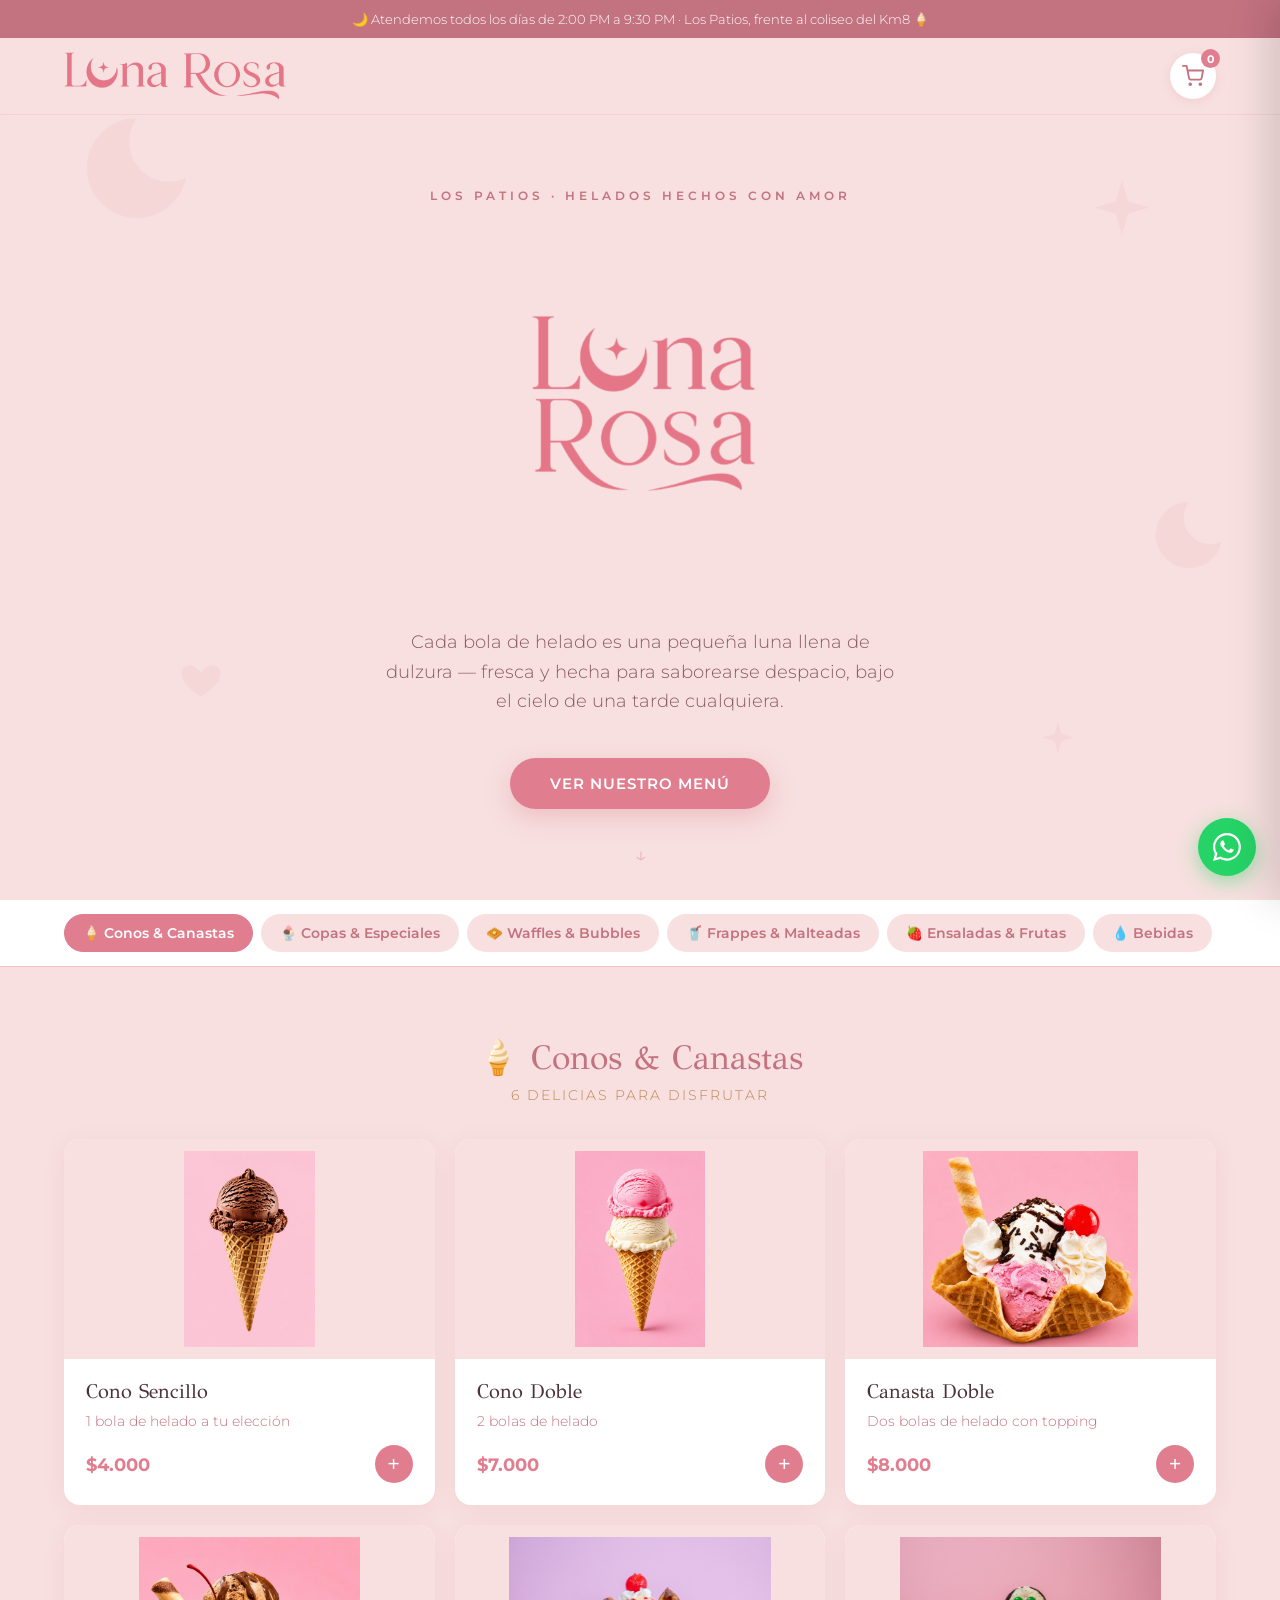
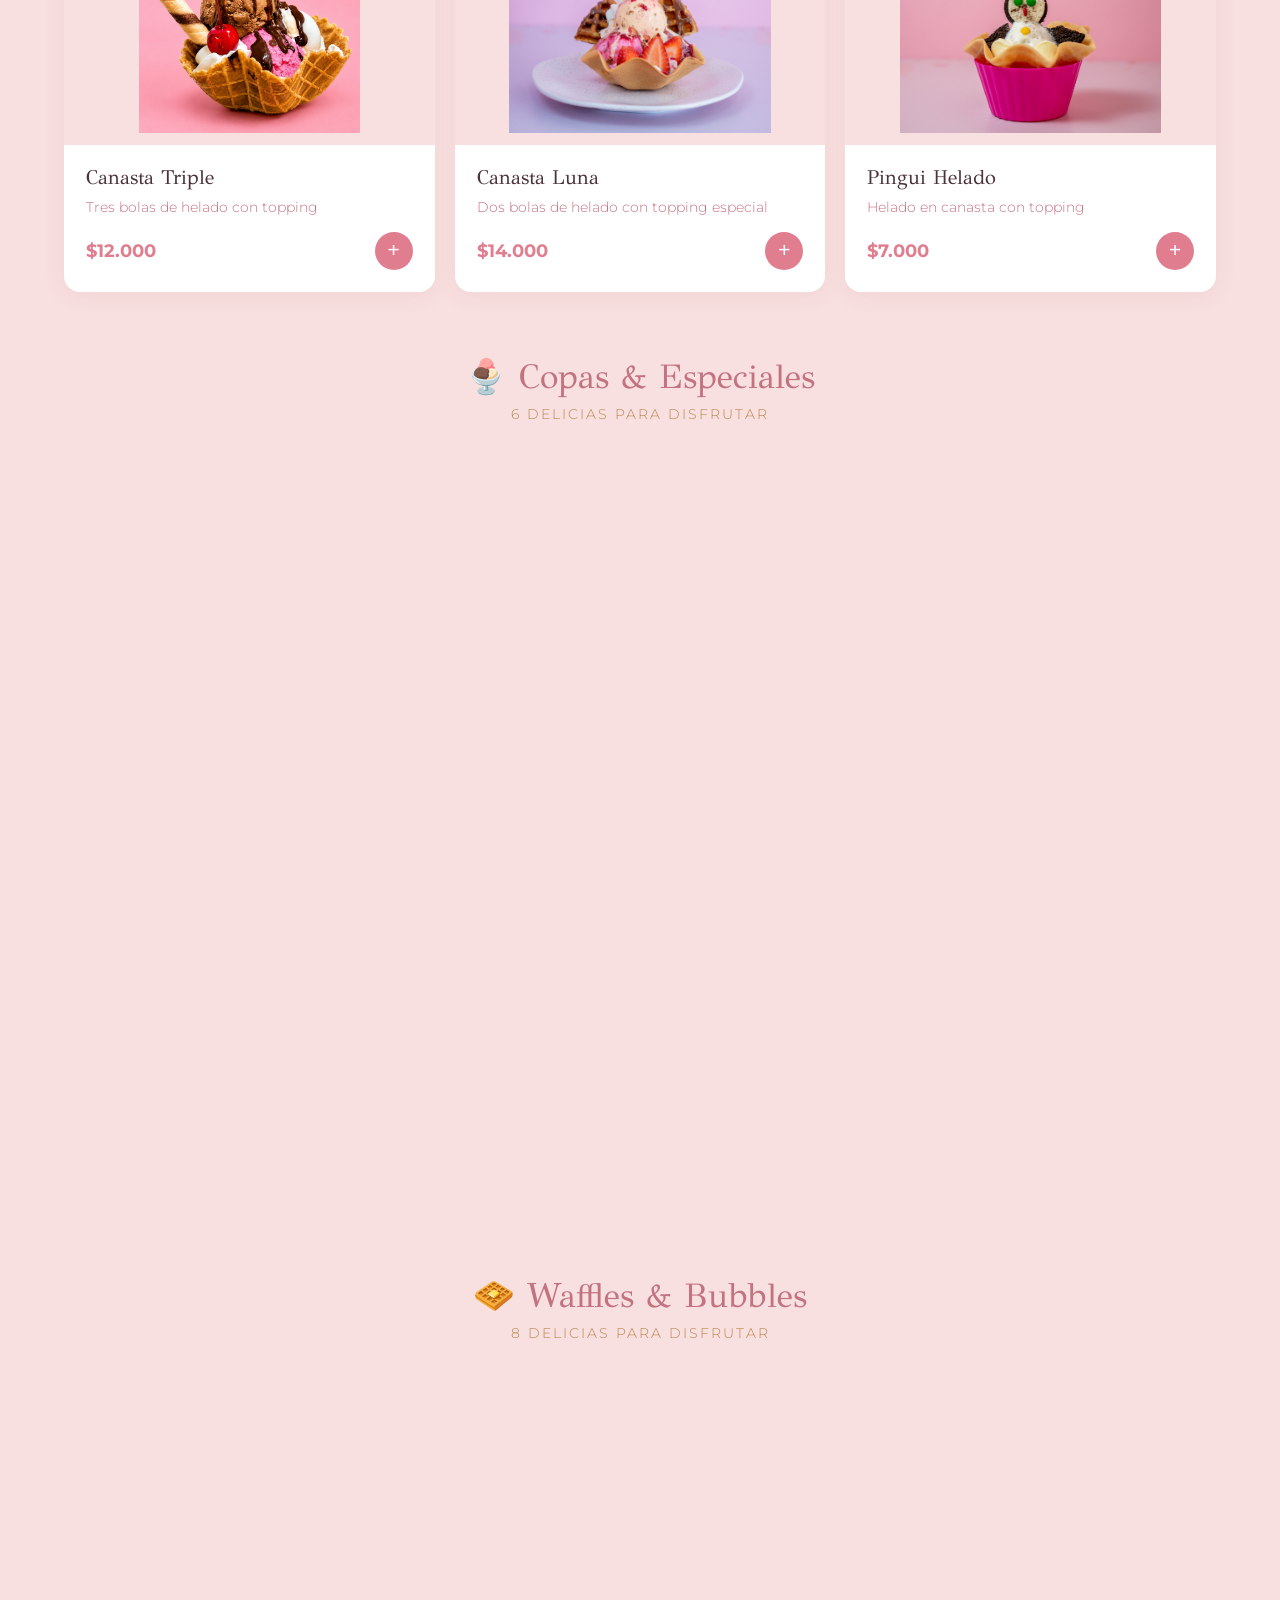
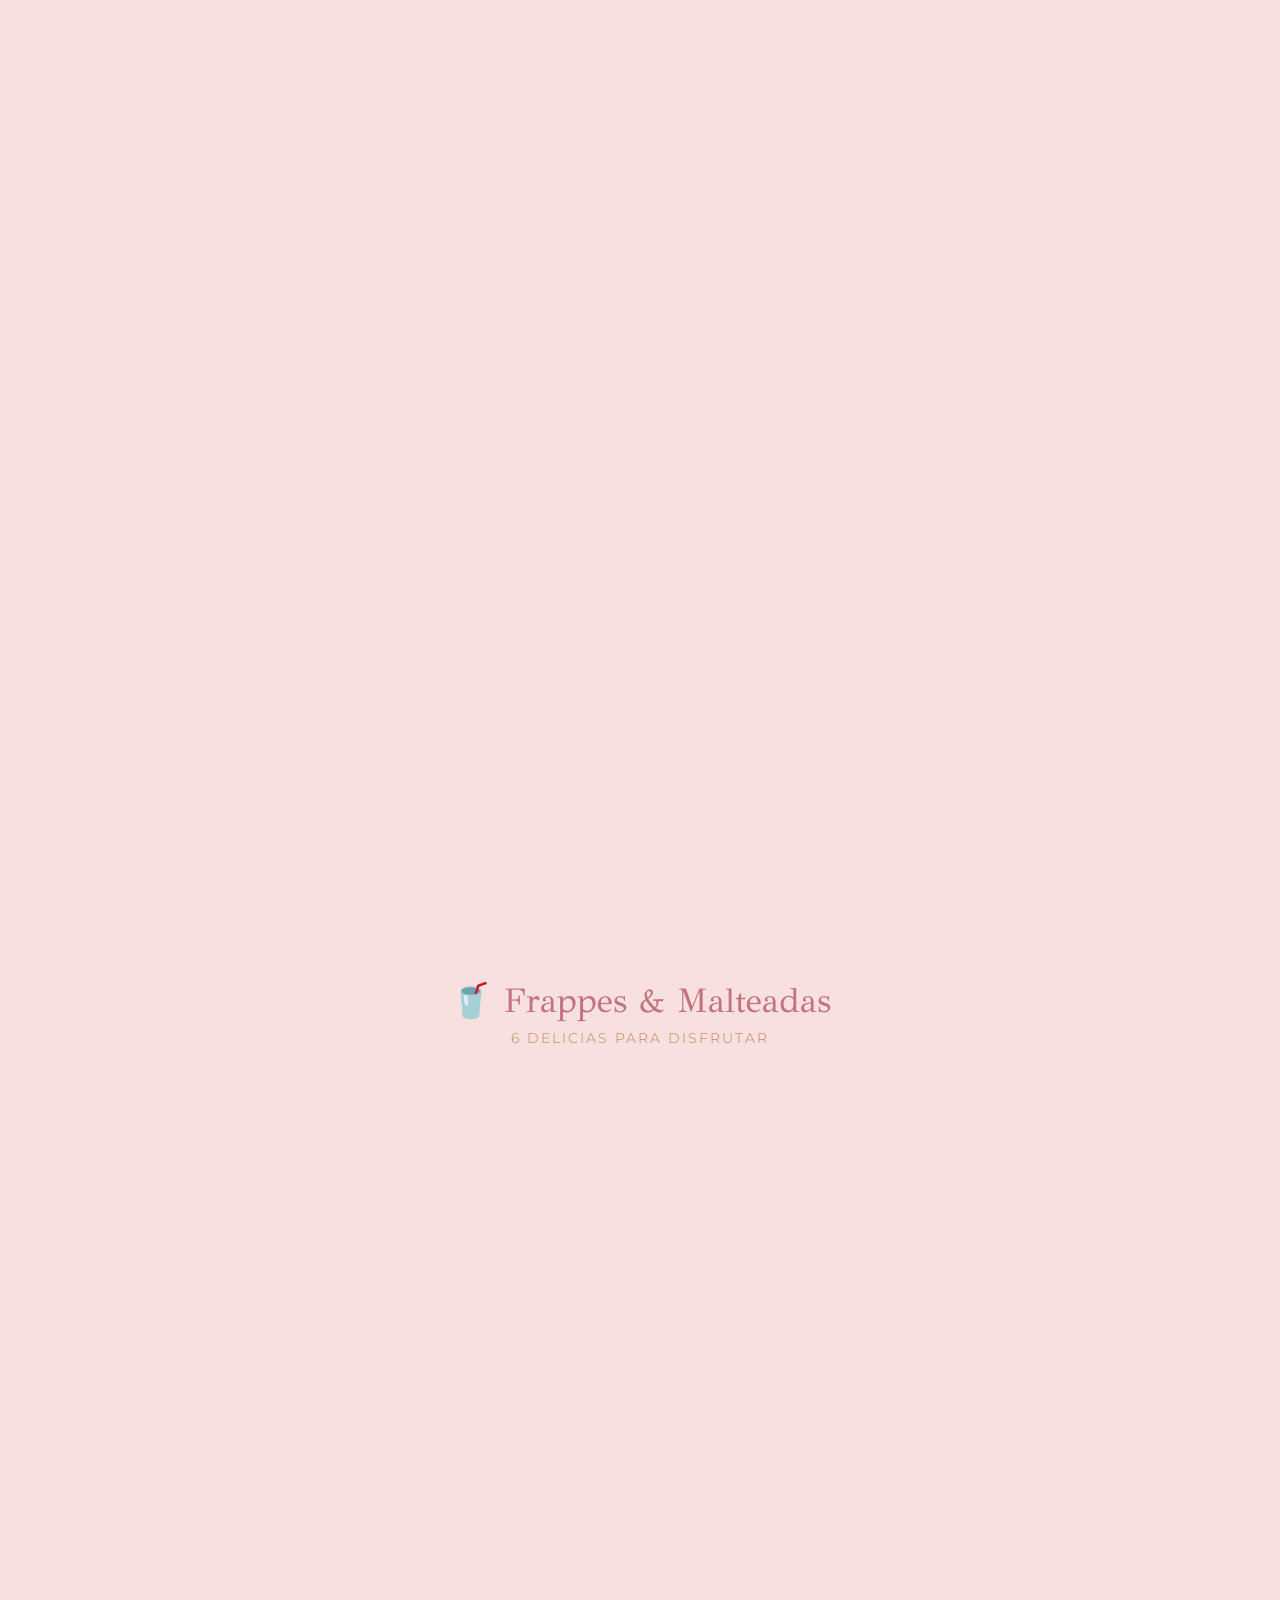
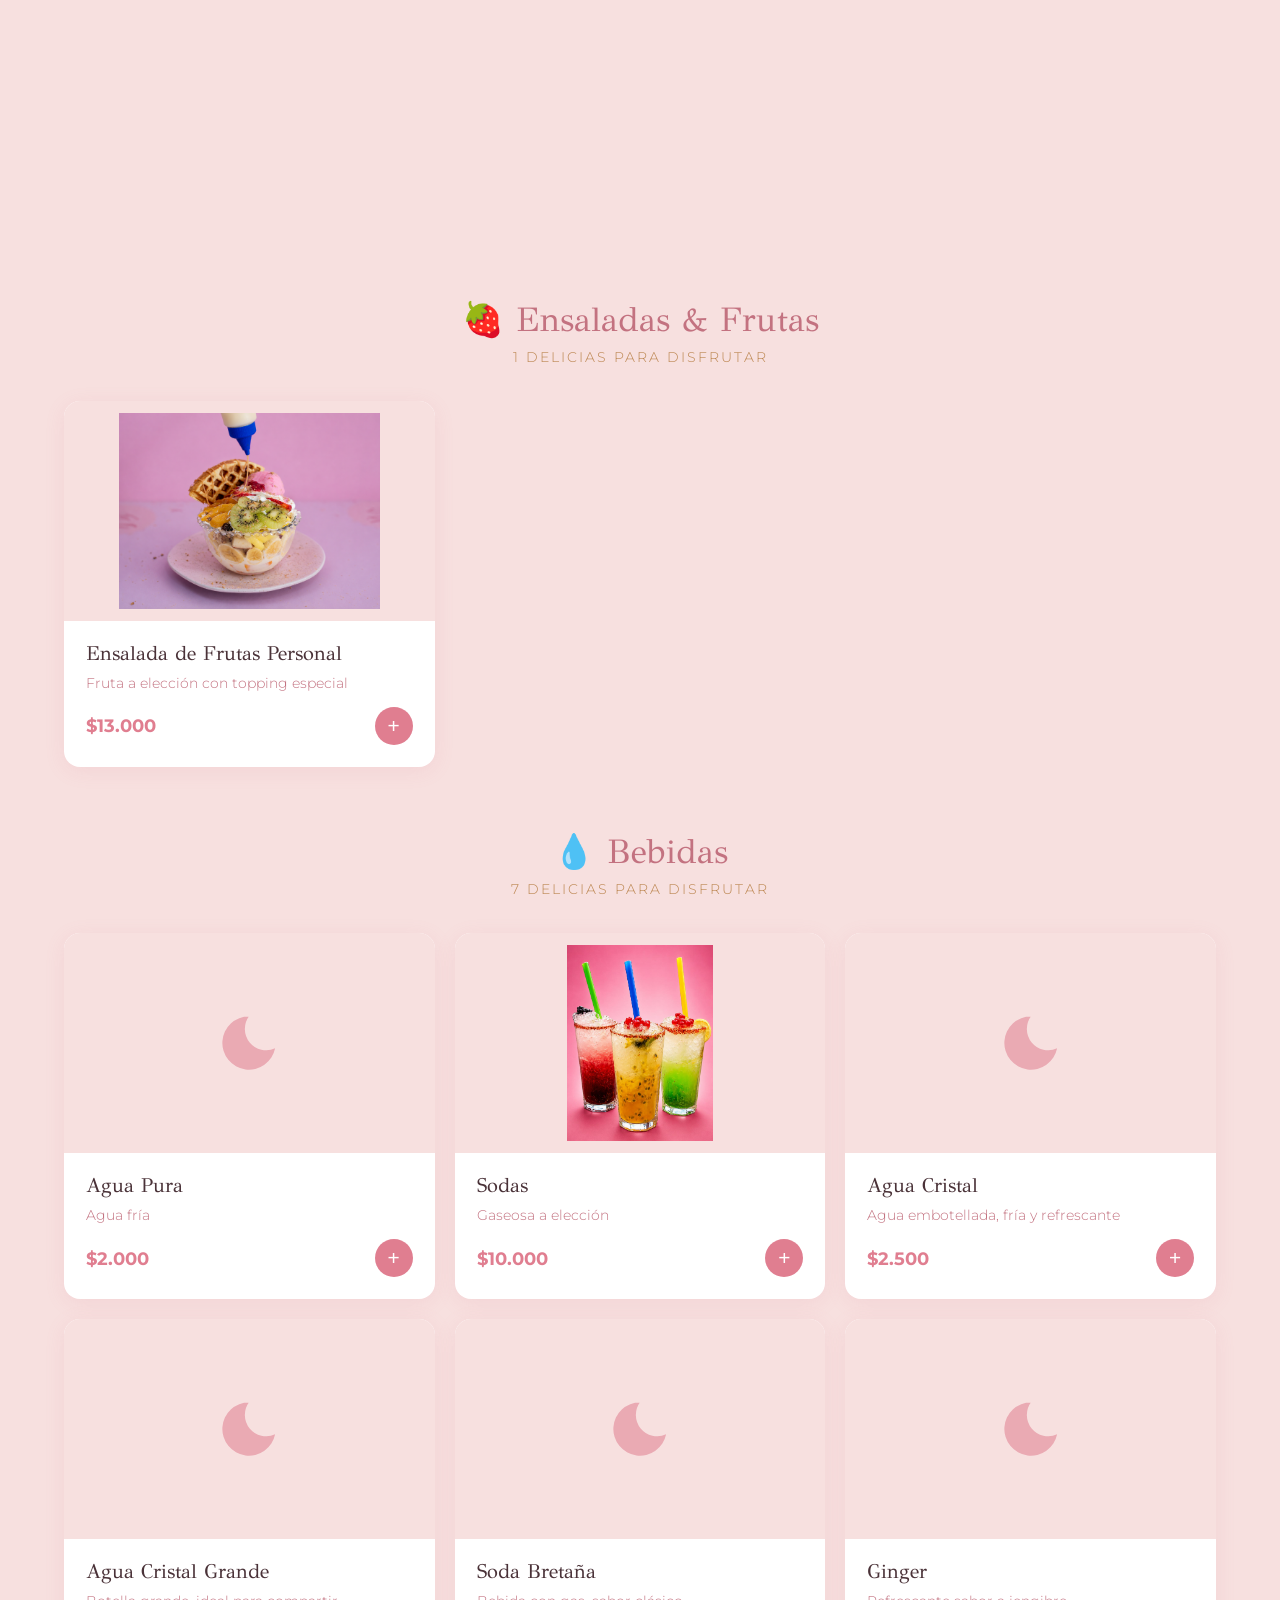
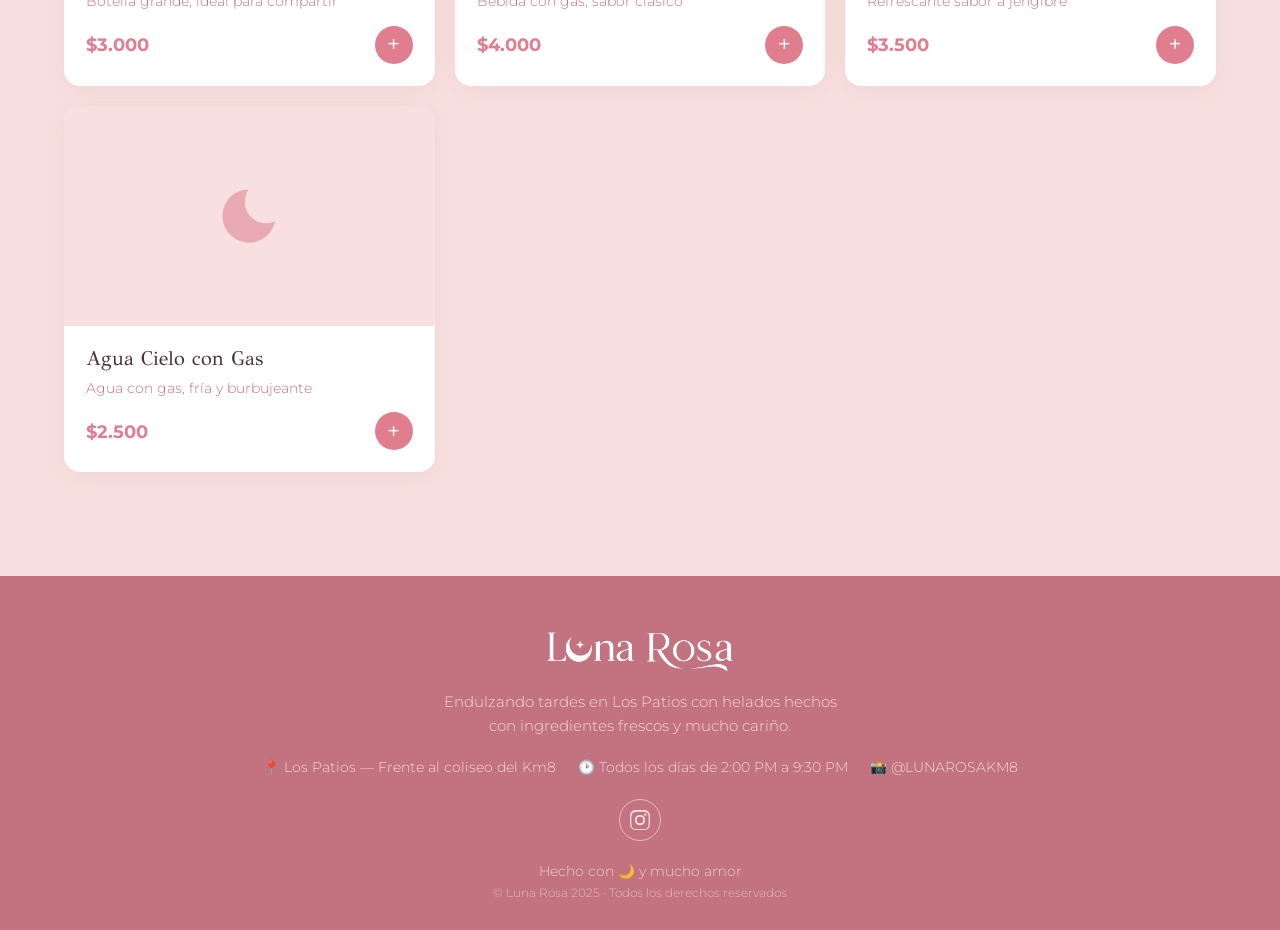
==== index.html @ 56fba44d "Intercambiar imágenes entre Waffle Choco Cream y Waffle Solo Topping" ====
<!DOCTYPE html>
<html lang="es">
<head>
<meta charset="UTF-8">
<meta name="viewport" content="width=device-width, initial-scale=1.0">
<title>Luna Rosa · Heladería</title>
<meta name="description" content="Luna Rosa — helados hechos con amor. Conos, copas, waffles, frappes y más.">
<link rel="preconnect" href="https://fonts.googleapis.com">
<link rel="preconnect" href="https://fonts.gstatic.com" crossorigin>
<link href="https://fonts.googleapis.com/css2?family=GFS+Didot&family=Montserrat:wght@300;400;600;700&display=swap" rel="stylesheet">
<style>
  :root{
    --rosa-principal:#e07e90;
    --rosa-medio:#f1bfc4;
    --rosa-claro:#f7e0df;
    --rosa-oscuro:#c37280;
    --dorado:#bd8752;
    --blanco:#ffffff;
    --font-display:'GFS Didot', serif;
    --font-body:'Montserrat', sans-serif;
    --banner-h:38px;
  }
  @media (max-width:700px){ :root{ --banner-h:58px; } }

  *{ box-sizing:border-box; margin:0; padding:0; }

  html{ scroll-behavior:smooth; }

  body{
    font-family:var(--font-body);
    font-weight:300;
    color:#4a3238;
    background:var(--rosa-claro);
    overflow-x:hidden;
  }

  h1,h2,h3,h4{ font-family:var(--font-display); font-weight:400; }

  img{ max-width:100%; display:block; }

  a{ color:inherit; text-decoration:none; }

  ::selection{ background:var(--rosa-principal); color:#fff; }

  /* Scrollbar personalizado */
  ::-webkit-scrollbar{ width:10px; }
  ::-webkit-scrollbar-track{ background:var(--rosa-claro); }
  ::-webkit-scrollbar-thumb{ background:var(--rosa-medio); border-radius:10px; }
  ::-webkit-scrollbar-thumb:hover{ background:var(--rosa-principal); }
  html{ scrollbar-color:var(--rosa-medio) var(--rosa-claro); scrollbar-width:thin; }

  .container{ max-width:1200px; margin:0 auto; padding:0 24px; }
  @media (max-width:768px){ .container{ padding:0 16px; } }

  /* ===== Logo (imagen real, con fallback tipográfico si el PNG no carga) ===== */
  .logo{ display:flex; align-items:center; gap:8px; min-width:0; }
  .logo-img{ height:48px; width:auto; flex-shrink:0; }
  .logo-text-fallback{ display:none; align-items:center; gap:8px; }
  .logo-text-fallback svg{ width:30px; height:30px; flex-shrink:0; }
  .logo-text{ font-family:var(--font-display); font-size:1.5rem; letter-spacing:0.5px; color:var(--rosa-principal); white-space:nowrap; }
  .logo-text small{ display:block; font-family:var(--font-body); font-weight:300; font-size:0.55rem; letter-spacing:3px; color:var(--rosa-oscuro); text-transform:uppercase; margin-top:-4px; }
  .logo.blanco .logo-img{ height:40px; }
  .logo.blanco .logo-text{ color:var(--blanco); }
  .logo.blanco .logo-text small{ color:var(--rosa-claro); opacity:0.85; }
  @media (max-width:480px){ .logo-img{ height:36px; } }

  /* ===== Banner de horario ===== */
  .top-banner{
    position:fixed; top:0; left:0; right:0; z-index:1100;
    width:100%; min-height:var(--banner-h);
    background:var(--rosa-oscuro); color:#fff;
    font-family:var(--font-body); font-weight:300; font-size:13px; line-height:1.4;
    display:flex; align-items:center; justify-content:center;
    text-align:center; padding:8px 14px;
  }

  /* ===== Header ===== */
  header{
    position:fixed; top:var(--banner-h); left:0; right:0; z-index:1000;
    background:rgba(247,224,223,0.9);
    backdrop-filter:blur(10px);
    -webkit-backdrop-filter:blur(10px);
    border-bottom:1px solid rgba(224,126,144,0.15);
    transition:background 0.3s;
  }
  header .container{
    display:flex; align-items:center; justify-content:space-between;
    height:76px; flex-wrap:nowrap; gap:12px;
  }
  .cart-btn{
    position:relative; display:flex; align-items:center; justify-content:center;
    width:46px; height:46px; border-radius:50%; flex-shrink:0;
    background:var(--blanco); border:none; cursor:pointer;
    box-shadow:0 2px 10px rgba(224,126,144,0.2);
    transition:transform 0.2s;
  }
  .cart-btn:hover{ transform:scale(1.06); }
  .cart-btn svg{ width:22px; height:22px; stroke:var(--rosa-oscuro); }
  .cart-badge{
    position:absolute; top:-4px; right:-4px;
    background:var(--rosa-principal); color:#fff;
    font-size:0.68rem; font-weight:700; font-family:var(--font-body);
    min-width:19px; height:19px; border-radius:50%;
    display:flex; align-items:center; justify-content:center;
    padding:0 3px;
  }
  .cart-badge.bounce{ animation:bounceBadge 0.4s ease; }
  @keyframes bounceBadge{
    0%{ transform:scale(1); }
    50%{ transform:scale(1.4); }
    100%{ transform:scale(1); }
  }

  /* ===== Hero ===== */
  .hero{
    position:relative;
    min-height:100vh;
    display:flex; flex-direction:column; align-items:center; justify-content:center;
    text-align:center;
    background:var(--rosa-claro);
    overflow:hidden;
    padding:calc(var(--banner-h) + 120px) 24px 60px;
  }
  .decor{ position:absolute; pointer-events:none; opacity:0.08; color:var(--rosa-principal); }
  .decor svg{ width:100%; height:100%; fill:currentColor; }

  .hero-eyebrow{
    font-family:var(--font-body); font-weight:600; letter-spacing:4px; text-transform:uppercase;
    font-size:0.72rem; color:var(--rosa-oscuro); margin-bottom:18px;
    opacity:0; animation:fadeSlideUp 0.9s ease forwards; animation-delay:0.1s;
  }
  .hero h1{
    font-size:clamp(3.2rem, 9vw, 7rem); color:var(--rosa-principal); line-height:1;
    opacity:0; animation:fadeSlideUp 0.9s ease forwards; animation-delay:0.25s;
  }
  .hero-logo{
    display:block; width:100%; max-width:380px; min-width:280px; height:auto; margin:0 auto;
    opacity:0; animation:fadeSlideUp 0.9s ease forwards; animation-delay:0.25s;
  }
  @media (max-width:480px){
    .hero-logo{ max-width:220px; min-width:0; }
  }
  .hero p.tagline{
    max-width:520px; margin:26px auto 0; font-size:1.15rem; font-weight:300;
    color:#8a5a63; line-height:1.6;
    opacity:0; animation:fadeSlideUp 0.9s ease forwards; animation-delay:0.45s;
  }
  .hero-cta{
    margin-top:42px;
    opacity:0; animation:fadeSlideUp 0.9s ease forwards; animation-delay:0.65s;
  }
  @keyframes fadeSlideUp{
    from{ opacity:0; transform:translateY(24px); }
    to{ opacity:1; transform:translateY(0); }
  }

  .btn-primary{
    display:inline-block; background:var(--rosa-principal); color:#fff;
    font-family:var(--font-body); font-weight:600; letter-spacing:1px;
    padding:16px 40px; border-radius:100px; border:none; cursor:pointer;
    font-size:0.95rem; text-transform:uppercase;
    box-shadow:0 8px 24px rgba(224,126,144,0.35);
    transition:transform 0.25s, box-shadow 0.25s, background 0.25s;
  }
  .btn-primary:hover{ transform:translateY(-3px); box-shadow:0 12px 30px rgba(224,126,144,0.45); background:var(--rosa-oscuro); }

  .scroll-hint{
    position:absolute; bottom:32px; left:50%; transform:translateX(-50%);
    font-size:1.4rem; color:var(--rosa-principal); opacity:0.5;
    animation:bob 2s ease-in-out infinite;
  }
  @keyframes bob{
    0%,100%{ transform:translate(-50%,0); }
    50%{ transform:translate(-50%,8px); }
  }

  /* ===== Category Nav ===== */
  .cat-nav{
    position:sticky; top:calc(var(--banner-h) + 76px); z-index:900;
    background:var(--blanco);
    border-bottom:1px solid var(--rosa-medio);
    overflow-x:auto;
    scrollbar-width:none;
  }
  .cat-nav::-webkit-scrollbar{ display:none; }
  .cat-nav-inner{
    display:flex; gap:8px; padding:14px 24px; max-width:1200px; margin:0 auto;
    white-space:nowrap;
  }
  .cat-pill{
    font-family:var(--font-body); font-weight:600; font-size:0.85rem;
    padding:10px 18px; border-radius:100px; border:1.5px solid transparent;
    background:var(--rosa-claro); color:var(--rosa-oscuro); cursor:pointer;
    transition:all 0.25s; flex-shrink:0;
  }
  .cat-pill:hover{ background:var(--rosa-medio); }
  .cat-pill.active{ background:var(--rosa-principal); color:#fff; border-color:var(--rosa-principal); }

  /* ===== Menu ===== */
  .menu-section{ padding:70px 0 40px; position:relative; }
  .menu-section:nth-of-type(even){ background:var(--blanco); }

  .cat-block{ margin-bottom:64px; scroll-margin-top:150px; }
  .cat-title{ font-size:2.1rem; color:var(--rosa-oscuro); text-align:center; margin-bottom:8px; }
  .cat-sub{ text-align:center; color:var(--dorado); font-size:0.85rem; letter-spacing:2px; text-transform:uppercase; margin-bottom:36px; }

  .grid{
    display:grid; grid-template-columns:repeat(3, 1fr); grid-template-rows:auto;
    align-items:stretch; gap:20px;
    max-width:1200px; margin:0 auto;
  }
  @media (max-width:900px){ .grid{ grid-template-columns:repeat(2,1fr); } }
  @media (max-width:600px){ .grid{ grid-template-columns:1fr; } }

  .card{
    background:var(--blanco); border-radius:16px; overflow:hidden;
    box-shadow:0 4px 20px rgba(224,126,144,0.12);
    transition:transform 0.3s, box-shadow 0.3s;
    opacity:0; transform:translateY(30px);
    display:flex; flex-direction:column; height:100%;
    cursor:pointer;
  }
  .card.visible{ animation:cardIn 0.6s ease forwards; }
  @keyframes cardIn{ to{ opacity:1; transform:translateY(0); } }
  .card:hover{ transform:translateY(-4px); box-shadow:0 14px 34px rgba(224,126,144,0.24); }

  .card-img-wrap{
    width:100%; height:220px; background:var(--rosa-claro); flex-shrink:0;
    display:flex; align-items:center; justify-content:center;
    padding:12px; box-sizing:border-box; overflow:hidden;
  }
  .card-img{
    width:100%; height:100%; object-fit:contain; object-position:center; display:block;
  }
  .card-img-wrap.placeholder svg{ width:64px; height:64px; opacity:0.55; }

  .card-body{
    padding:20px 22px 22px; flex:1;
    display:flex; flex-direction:column; justify-content:space-between;
  }
  .card-body h3{ font-size:1.25rem; color:#4a3238; margin-bottom:6px; }
  .card-body p{ font-size:0.85rem; color:var(--rosa-oscuro); line-height:1.5; margin-bottom:14px; }

  .card-footer{ display:flex; align-items:center; justify-content:space-between; margin-top:auto; }
  .price{ font-weight:700; color:var(--rosa-principal); font-size:1.1rem; font-family:var(--font-body); }

  .add-btn{
    width:38px; height:38px; border-radius:50%; border:none; background:var(--rosa-principal);
    color:#fff; font-size:1.3rem; cursor:pointer; line-height:1;
    display:flex; align-items:center; justify-content:center;
    transition:background 0.2s, transform 0.15s;
  }
  .add-btn:hover{ background:var(--rosa-oscuro); transform:scale(1.08); }

  .qty-control{
    display:flex; align-items:center; gap:10px;
    background:var(--rosa-claro); border-radius:100px; padding:4px 6px;
  }
  .qty-control button{
    width:28px; height:28px; border-radius:50%; border:none; background:var(--rosa-principal);
    color:#fff; font-size:1rem; cursor:pointer; display:flex; align-items:center; justify-content:center;
  }
  .qty-control button:hover{ background:var(--rosa-oscuro); }
  .qty-control span{ min-width:16px; text-align:center; font-weight:600; font-size:0.9rem; }

  /* ===== Cart Panel ===== */
  .overlay{
    position:fixed; inset:0; background:rgba(74,50,56,0.45);
    z-index:1500; opacity:0; pointer-events:none; transition:opacity 0.3s;
  }
  .overlay.open{ opacity:1; pointer-events:auto; }

  .cart-panel{
    position:fixed; top:0; right:0; height:100%; width:420px; max-width:92vw;
    background:var(--blanco); border-left:4px solid var(--rosa-principal);
    z-index:1600; display:flex; flex-direction:column;
    transform:translateX(100%); transition:transform 0.35s cubic-bezier(.4,0,.2,1);
    box-shadow:-10px 0 40px rgba(0,0,0,0.15);
  }
  .cart-panel.open{ transform:translateX(0); }

  .cart-header{
    display:flex; align-items:center; justify-content:space-between;
    padding:24px 24px 18px; border-bottom:1px solid var(--rosa-claro);
  }
  .cart-header h2{ font-size:1.5rem; color:var(--rosa-principal); }
  .cart-close{ background:none; border:none; font-size:1.4rem; cursor:pointer; color:var(--rosa-oscuro); }

  .cart-items{ flex:1; overflow-y:auto; padding:14px 24px; }
  .cart-empty{ text-align:center; padding:60px 20px; color:var(--rosa-oscuro); }
  .cart-empty svg{ width:56px; height:56px; margin:0 auto 14px; opacity:0.4; }

  .cart-item{
    display:flex; gap:14px; padding:14px 0; border-bottom:1px solid var(--rosa-claro);
    align-items:center;
  }
  .cart-item img, .cart-item .ci-placeholder{
    width:60px; height:60px; border-radius:10px; object-fit:cover; background:var(--rosa-medio); flex-shrink:0;
  }
  .cart-item .ci-placeholder{ display:flex; align-items:center; justify-content:center; }
  .cart-item .ci-placeholder svg{ width:28px; height:28px; opacity:0.6; }
  .ci-info{ flex:1; min-width:0; }
  .ci-info h4{ font-family:var(--font-body); font-weight:600; font-size:0.92rem; margin-bottom:2px; }
  .ci-info .ci-sub{ font-size:0.78rem; color:var(--rosa-oscuro); }
  .ci-controls{ display:flex; align-items:center; gap:8px; margin-top:6px; }
  .ci-controls button{
    width:24px; height:24px; border-radius:50%; border:none; background:var(--rosa-claro);
    color:var(--rosa-oscuro); cursor:pointer; font-size:0.9rem; display:flex; align-items:center; justify-content:center;
  }
  .ci-controls button:hover{ background:var(--rosa-medio); }
  .ci-remove{
    background:none; border:none; cursor:pointer; color:var(--rosa-oscuro); opacity:0.6; font-size:1.1rem;
    align-self:flex-start;
  }
  .ci-remove:hover{ opacity:1; color:var(--rosa-principal); }

  .cart-footer{ padding:20px 24px 26px; border-top:1px solid var(--rosa-claro); }
  .cart-total{ display:flex; justify-content:space-between; align-items:baseline; margin-bottom:18px; }
  .cart-total span:first-child{ font-family:var(--font-body); font-size:0.9rem; color:var(--rosa-oscuro); text-transform:uppercase; letter-spacing:1px; }
  .cart-total span:last-child{ font-family:var(--font-display); font-size:1.9rem; color:var(--rosa-principal); }

  .whatsapp-order-btn{
    display:flex; align-items:center; justify-content:center; gap:8px;
    width:100%; background:var(--rosa-principal); color:#fff; border:none;
    padding:16px; border-radius:100px; font-family:var(--font-body); font-weight:600;
    font-size:1rem; cursor:pointer; transition:background 0.2s, transform 0.2s;
  }
  .whatsapp-order-btn:hover{ background:var(--rosa-oscuro); transform:translateY(-2px); }
  .whatsapp-order-btn:disabled{ opacity:0.5; cursor:not-allowed; transform:none; }

  @media (max-width:640px){
    .cart-panel{
      width:100%; max-width:100%; height:90vh; top:auto; bottom:0; right:0;
      border-left:none; border-top:4px solid var(--rosa-principal);
      border-radius:24px 24px 0 0;
      transform:translateY(100%);
    }
    .cart-panel.open{ transform:translateY(0); }
  }

  /* ===== Modal de producto ===== */
  .modal-overlay{
    position:fixed; inset:0; background:rgba(0,0,0,0.4);
    backdrop-filter:blur(6px); -webkit-backdrop-filter:blur(6px);
    z-index:1700; opacity:0; pointer-events:none; transition:opacity 0.25s;
  }
  .modal-overlay.open{ opacity:1; pointer-events:auto; }

  .product-modal{
    position:fixed; top:50%; left:50%;
    transform:translate(-50%,-50%) scale(0.92);
    width:480px; max-width:92vw; max-height:88vh; overflow-y:auto;
    background:var(--blanco); border-radius:20px;
    z-index:1800; opacity:0; pointer-events:none;
    transition:opacity 0.25s ease, transform 0.25s ease;
    box-shadow:0 20px 60px rgba(0,0,0,0.25);
  }
  .product-modal.open{ opacity:1; pointer-events:auto; transform:translate(-50%,-50%) scale(1); }

  .modal-drag-handle{
    display:none; width:44px; height:5px; border-radius:100px;
    background:var(--rosa-medio); margin:10px auto 0;
  }

  .modal-close{
    position:absolute; top:16px; right:16px; z-index:2;
    width:38px; height:38px; border-radius:50%; border:none;
    background:rgba(255,255,255,0.9); color:var(--rosa-oscuro);
    font-size:1.2rem; cursor:pointer; display:flex; align-items:center; justify-content:center;
    box-shadow:0 2px 10px rgba(0,0,0,0.15);
    transition:background 0.2s, transform 0.2s;
  }
  .modal-close:hover{ background:var(--rosa-principal); color:#fff; transform:scale(1.06); }

  .modal-img-wrap{
    width:100%; height:320px; background:var(--rosa-claro);
    display:flex; align-items:center; justify-content:center;
    padding:16px; box-sizing:border-box; overflow:hidden;
  }
  .modal-img{ width:100%; height:100%; object-fit:contain; object-position:center; display:block; }
  .modal-img-wrap.placeholder svg{ width:80px; height:80px; opacity:0.55; }
  @media (max-width:640px){
    .modal-img-wrap{ height:280px; }
  }

  .modal-body{ padding:26px 28px 30px; }
  .modal-body h3{ font-size:1.8rem; color:#4a3238; margin-bottom:10px; }
  .modal-body p.modal-desc{ font-size:0.95rem; color:var(--rosa-oscuro); line-height:1.6; margin-bottom:20px; }
  .modal-price{ font-weight:700; color:var(--rosa-principal); font-size:1.5rem; font-family:var(--font-body); margin-bottom:24px; display:block; }

  .modal-actions{ display:flex; align-items:center; gap:16px; }
  .modal-qty{
    display:flex; align-items:center; gap:14px;
    background:var(--rosa-claro); border-radius:100px; padding:6px 10px;
  }
  .modal-qty button{
    width:34px; height:34px; border-radius:50%; border:none; background:var(--rosa-principal);
    color:#fff; font-size:1.1rem; cursor:pointer; display:flex; align-items:center; justify-content:center;
    transition:background 0.2s;
  }
  .modal-qty button:hover{ background:var(--rosa-oscuro); }
  .modal-qty span{ min-width:20px; text-align:center; font-weight:600; font-size:1rem; }

  .modal-add-btn{
    flex:1; background:var(--rosa-principal); color:#fff; border:none;
    padding:15px; border-radius:100px; font-family:var(--font-body); font-weight:600;
    font-size:0.95rem; cursor:pointer; transition:background 0.2s, transform 0.2s;
  }
  .modal-add-btn:hover{ background:var(--rosa-oscuro); transform:translateY(-2px); }

  @media (max-width:640px){
    .product-modal{ width:95%; max-width:95vw; }
    .modal-drag-handle{ display:block; }
  }

  /* ===== Floating WhatsApp ===== */
  .fab-whatsapp{
    position:fixed; bottom:24px; right:24px; z-index:1400;
    width:58px; height:58px; border-radius:50%; background:#25D366;
    display:flex; align-items:center; justify-content:center;
    box-shadow:0 6px 20px rgba(37,211,102,0.45);
    transition:transform 0.25s;
  }
  .fab-whatsapp:hover{ transform:scale(1.08); }
  .fab-whatsapp svg{ width:28px; height:28px; fill:#fff; }

  /* ===== Footer ===== */
  footer{
    background:var(--rosa-oscuro); color:var(--rosa-claro);
    padding:56px 24px 30px; text-align:center;
  }
  footer .logo{ justify-content:center; margin-bottom:18px; }
  footer .tagline{ font-weight:300; font-size:0.95rem; max-width:400px; margin:0 auto 20px; line-height:1.6; opacity:0.95; }

  .footer-info{
    display:flex; flex-wrap:wrap; align-items:center; justify-content:center;
    gap:10px 22px; margin-bottom:24px; font-size:0.85rem; font-weight:300; opacity:0.95;
  }
  .footer-info a{ transition:opacity 0.2s; }
  .footer-info a:hover{ opacity:0.75; text-decoration:underline; }
  .footer-info span{ display:inline-flex; align-items:center; gap:6px; }

  .footer-social{
    display:inline-flex; align-items:center; justify-content:center;
    width:42px; height:42px; border-radius:50%; border:1.5px solid rgba(255,255,255,0.5);
    margin-bottom:22px; transition:background 0.2s, border-color 0.2s;
  }
  .footer-social:hover{ background:rgba(255,255,255,0.15); border-color:#fff; }
  .footer-social svg{ width:20px; height:20px; fill:var(--rosa-claro); }
  .footer-made{ font-size:0.85rem; opacity:0.85; margin-bottom:6px; }
  .footer-copy{ font-size:0.75rem; opacity:0.65; }

  /* Custom cursor (desktop only) */
  .cursor-moon{ display:none; }
  @media (hover:hover) and (pointer:fine){
    .cursor-moon{
      display:block;
      position:fixed; top:0; left:0; width:22px; height:22px; pointer-events:none;
      z-index:9999; transform:translate(-50%,-50%); opacity:0; transition:opacity 0.3s;
    }
    .cursor-moon.active{ opacity:0.85; }
  }
</style>
</head>
<body>

<!-- Cursor decorativo -->
<svg class="cursor-moon" id="cursorMoon" viewBox="0 0 24 24">
  <path fill="#e07e90" d="M12 2a10 10 0 1 0 9.8 12 8 8 0 0 1-9.8-12z"/>
</svg>

<!-- ===== BANNER DE HORARIO ===== -->
<div class="top-banner">🌙 Atendemos todos los días de 2:00 PM a 9:30 PM · Los Patios, frente al coliseo del Km8 🍦</div>

<!-- ===== HEADER ===== -->
<header>
  <div class="container">
    <div class="logo">
      <img class="logo-img" src="Recursos/LUNAROSA2PNG-trim.png" alt="Luna Rosa" onerror="this.style.display='none'; this.nextElementSibling.style.display='flex';">
      <span class="logo-text-fallback">
        <svg viewBox="0 0 24 24"><path fill="#e07e90" d="M12 2a10 10 0 1 0 9.8 12 8 8 0 0 1-9.8-12z"/></svg>
        <span class="logo-text">Luna Rosa<small>Heladería</small></span>
      </span>
    </div>
    <button class="cart-btn" id="cartBtn" aria-label="Abrir carrito">
      <svg viewBox="0 0 24 24" fill="none" stroke-width="2" stroke-linecap="round" stroke-linejoin="round"><circle cx="9" cy="21" r="1"/><circle cx="20" cy="21" r="1"/><path d="M1 1h4l2.68 13.39a2 2 0 0 0 2 1.61h9.72a2 2 0 0 0 2-1.61L23 6H6"/></svg>
      <span class="cart-badge" id="cartBadge">0</span>
    </button>
  </div>
</header>

<!-- ===== HERO ===== -->
<section class="hero">
  <div class="decor" style="width:120px; height:120px; top:12%; left:6%;">
    <svg viewBox="0 0 24 24"><path d="M12 2a10 10 0 1 0 9.8 12 8 8 0 0 1-9.8-12z"/></svg>
  </div>
  <div class="decor" style="width:60px; height:60px; top:20%; right:10%;">
    <svg viewBox="0 0 24 24"><path d="M12 0l2.5 8.5L23 11l-8.5 2.5L12 22l-2.5-8.5L1 11l8.5-2.5z"/></svg>
  </div>
  <div class="decor" style="width:44px; height:44px; bottom:22%; left:14%;">
    <svg viewBox="0 0 24 24"><path d="M12 21s-7.5-4.6-10-9.3C.4 8 2 4 6 4c2.2 0 3.7 1.2 6 4 2.3-2.8 3.8-4 6-4 4 0 5.6 4 4 7.7C19.5 16.4 12 21 12 21z"/></svg>
  </div>
  <div class="decor" style="width:34px; height:34px; bottom:16%; right:16%;">
    <svg viewBox="0 0 24 24"><path d="M12 0l2.5 8.5L23 11l-8.5 2.5L12 22l-2.5-8.5L1 11l8.5-2.5z"/></svg>
  </div>
  <div class="decor" style="width:80px; height:80px; top:55%; right:4%;">
    <svg viewBox="0 0 24 24"><path d="M12 2a10 10 0 1 0 9.8 12 8 8 0 0 1-9.8-12z"/></svg>
  </div>

  <p class="hero-eyebrow">Los Patios · Helados hechos con amor</p>
  <img class="hero-logo" src="Recursos/LUNAROSAPNG.png" alt="Luna Rosa" onerror="this.outerHTML='<h1>Luna Rosa</h1>';">
  <p class="tagline">Cada bola de helado es una pequeña luna llena de dulzura — fresca y hecha para saborearse despacio, bajo el cielo de una tarde cualquiera.</p>
  <div class="hero-cta">
    <a href="#menu" class="btn-primary">Ver nuestro menú</a>
  </div>
  <span class="scroll-hint">↓</span>
</section>

<!-- ===== MENÚ ===== -->
<div class="cat-nav" id="catNav">
  <div class="cat-nav-inner" id="catNavInner">
    <button class="cat-pill active" data-cat="conos">🍦 Conos &amp; Canastas</button>
    <button class="cat-pill" data-cat="copas">🍨 Copas &amp; Especiales</button>
    <button class="cat-pill" data-cat="waffles">🧇 Waffles &amp; Bubbles</button>
    <button class="cat-pill" data-cat="frappes">🥤 Frappes &amp; Malteadas</button>
    <button class="cat-pill" data-cat="frutas">🍓 Ensaladas &amp; Frutas</button>
    <button class="cat-pill" data-cat="bebidas">💧 Bebidas</button>
  </div>
</div>

<main id="menu" class="menu-section">
  <div class="container" id="menuContainer"></div>
</main>

<!-- ===== OVERLAY + CARRITO ===== -->
<div class="overlay" id="overlay"></div>
<aside class="cart-panel" id="cartPanel">
  <div class="cart-header">
    <h2>Tu pedido</h2>
    <button class="cart-close" id="cartClose" aria-label="Cerrar carrito">✕</button>
  </div>
  <div class="cart-items" id="cartItems"></div>
  <div class="cart-footer">
    <div class="cart-total">
      <span>Total</span>
      <span id="cartTotal">$0</span>
    </div>
    <button class="whatsapp-order-btn" id="whatsappBtn" disabled>
      Pedir por WhatsApp 🛵
    </button>
  </div>
</aside>

<!-- ===== MODAL DE PRODUCTO ===== -->
<div class="modal-overlay" id="modalOverlay"></div>
<div class="product-modal" id="productModal">
  <div class="modal-drag-handle" id="modalDragHandle"></div>
  <button class="modal-close" id="modalClose" aria-label="Cerrar">✕</button>
  <div id="modalContent"></div>
</div>

<!-- ===== WHATSAPP FLOTANTE ===== -->
<a class="fab-whatsapp" href="https://wa.me/573125249438" target="_blank" rel="noopener" aria-label="Escríbenos por WhatsApp">
  <svg viewBox="0 0 32 32"><path d="M16 0C7.2 0 .1 7.1.1 15.9c0 2.8.7 5.5 2.1 7.9L0 32l8.4-2.2c2.3 1.3 4.9 1.9 7.6 1.9 8.8 0 15.9-7.1 15.9-15.9C31.9 7.1 24.8 0 16 0zm0 29c-2.4 0-4.7-.6-6.7-1.8l-.5-.3-5 1.3 1.3-4.9-.3-.5C3.2 21 2.5 18.5 2.5 15.9 2.5 8.5 8.5 2.5 16 2.5c7.4 0 13.4 6 13.4 13.4S23.4 29 16 29zm7.3-9.9c-.4-.2-2.4-1.2-2.7-1.3-.4-.1-.6-.2-.9.2-.3.4-1 1.3-1.2 1.5-.2.3-.4.3-.8.1-.4-.2-1.6-.6-3.1-1.9-1.1-1-1.9-2.2-2.1-2.6-.2-.4 0-.6.2-.8.2-.2.4-.4.5-.7.2-.2.2-.4.4-.6.1-.2.1-.5 0-.7-.1-.2-.9-2.2-1.2-3-.3-.8-.7-.7-.9-.7h-.8c-.2 0-.6.1-1 .5-.3.4-1.3 1.3-1.3 3.1 0 1.8 1.3 3.6 1.5 3.9.2.3 2.6 4 6.3 5.5.9.4 1.6.6 2.1.8.9.3 1.7.2 2.4.1.7-.1 2.4-1 2.7-1.9.3-.9.3-1.7.2-1.9-.1-.2-.3-.3-.7-.5z"/></svg>
</a>

<!-- ===== FOOTER ===== -->
<footer>
  <div class="logo blanco">
    <img class="logo-img" src="Recursos/LUNAROSABLANCO2PNG-trim.png" alt="Luna Rosa" onerror="this.style.display='none'; this.nextElementSibling.style.display='flex';">
    <span class="logo-text-fallback">
      <svg viewBox="0 0 24 24"><path fill="#ffffff" d="M12 2a10 10 0 1 0 9.8 12 8 8 0 0 1-9.8-12z"/></svg>
      <span class="logo-text">Luna Rosa<small>Heladería</small></span>
    </span>
  </div>
  <p class="tagline">Endulzando tardes en Los Patios con helados hechos con ingredientes frescos y mucho cariño.</p>
  <div class="footer-info">
    <span>📍 Los Patios — Frente al coliseo del Km8</span>
    <span>🕑 Todos los días de 2:00 PM a 9:30 PM</span>
    <a href="https://instagram.com/lunarosakm8" target="_blank" rel="noopener">📸 @LUNAROSAKM8</a>
  </div>
  <a href="https://instagram.com/lunarosakm8" target="_blank" rel="noopener" class="footer-social" aria-label="Instagram">
    <svg viewBox="0 0 24 24"><path d="M12 2.2c3.2 0 3.6 0 4.9.1 1.2.1 2 .3 2.4.5.6.2 1 .5 1.5 1 .4.4.7.9 1 1.5.2.4.4 1.2.5 2.4.1 1.3.1 1.7.1 4.9s0 3.6-.1 4.9c-.1 1.2-.3 2-.5 2.4-.2.6-.5 1-1 1.5-.4.4-.9.7-1.5 1-.4.2-1.2.4-2.4.5-1.3.1-1.7.1-4.9.1s-3.6 0-4.9-.1c-1.2-.1-2-.3-2.4-.5-.6-.2-1-.5-1.5-1-.4-.4-.7-.9-1-1.5-.2-.4-.4-1.2-.5-2.4-.1-1.3-.1-1.7-.1-4.9s0-3.6.1-4.9c.1-1.2.3-2 .5-2.4.2-.6.5-1 1-1.5.4-.4.9-.7 1.5-1 .4-.2 1.2-.4 2.4-.5 1.3-.1 1.7-.1 4.9-.1M12 0C8.7 0 8.3 0 7 .1 5.7.1 4.7.3 4 .6c-.8.3-1.5.7-2.1 1.4C1.2 2.6.8 3.3.5 4.1.2 4.8 0 5.8 0 7.1 0 8.4 0 8.8 0 12s0 3.6.1 4.9c.1 1.3.2 2.3.5 3 .3.8.7 1.5 1.4 2.1.7.7 1.4 1.1 2.1 1.4.8.3 1.7.5 3 .5C8.4 24 8.8 24 12 24s3.6 0 4.9-.1c1.3-.1 2.3-.2 3-.5.8-.3 1.5-.7 2.1-1.4.7-.7 1.1-1.4 1.4-2.1.3-.8.5-1.7.5-3 .1-1.3.1-1.7.1-4.9s0-3.6-.1-4.9c-.1-1.3-.2-2.3-.5-3-.3-.8-.7-1.5-1.4-2.1-.7-.7-1.3-1.1-2.1-1.4-.8-.3-1.7-.5-3-.5C15.6 0 15.2 0 12 0z"/><path d="M12 5.8A6.2 6.2 0 1 0 12 18.2 6.2 6.2 0 0 0 12 5.8zm0 10.2a4 4 0 1 1 0-8 4 4 0 0 1 0 8z"/><circle cx="18.4" cy="5.6" r="1.4"/></svg>
  </a>
  <p class="footer-made">Hecho con 🌙 y mucho amor</p>
  <p class="footer-copy">© Luna Rosa 2025 · Todos los derechos reservados</p>
</footer>

<script>
(function(){
  "use strict";

  /* ===== DATA ===== */
  const productos = [
    { id: 1, nombre: "Cono Sencillo", desc: "1 bola de helado a tu elección", precio: 4000, cat: "conos", img: "Nuevas imagenes/Cono sencillo.jpeg" },
    { id: 2, nombre: "Cono Doble", desc: "2 bolas de helado", precio: 7000, cat: "conos", img: "Nuevas imagenes/Cono doble.jpeg" },
    { id: 3, nombre: "Canasta Doble", desc: "Dos bolas de helado con topping", precio: 8000, cat: "conos", img: "Nuevas imagenes/Canasta doble.jpeg" },
    { id: 4, nombre: "Canasta Triple", desc: "Tres bolas de helado con topping", precio: 12000, cat: "conos", img: "Nuevas imagenes/Canasta triple.jpeg" },
    { id: 5, nombre: "Canasta Luna", desc: "Dos bolas de helado con topping especial", precio: 14000, cat: "conos", img: "CANASTA ESPECIAL/DSC09919.jpg" },
    { id: 6, nombre: "Pingui Helado", desc: "Helado en canasta con topping", precio: 7000, cat: "conos", img: "PINGUINO/DSC00031.jpg" },

    { id: 7, nombre: "Copa Fresa", desc: "Helado con fresas frescas", precio: 14000, cat: "copas", img: "COPA FRESA CON QUESO/DSC09882.jpg" },
    { id: 8, nombre: "Copa Choco Brownie", desc: "Tres bolas de helado con topping de brownie", precio: 13000, cat: "copas", img: "COPA BROWNIE/DSC09843.jpg" },
    { id: 9, nombre: "Copa Cítrica", desc: "Helado con topping cítrico fresco", precio: 14000, cat: "copas", img: "COPA CITRICA/DSC09956.jpg" },
    { id: 10, nombre: "Araña", desc: "Helado a tu elección con topping especial", precio: 9000, cat: "copas", img: "ARAÑA/DSC00098.jpg" },
    { id: 11, nombre: "Bolw Luna Cream", desc: "Helado cremoso para disfrutar a cucharadas", precio: 18000, cat: "copas", img: "CUCHAREABLE/DSC00067.jpg" },
    { id: 12, nombre: "Banana Cream", desc: "Banana fresca con helado", precio: 16000, cat: "copas", img: "BANANA SPLITT/DSC09822.jpg" },

    { id: 13, nombre: "Luna Mariposa", desc: "Waffles con helado y topping", precio: 11000, cat: "waffles", img: "MARIPOSA/DSC00005.jpg" },
    { id: 14, nombre: "Waffle Fruti Luna", desc: "Waffle con topping y helado frutal", precio: 18000, cat: "waffles", img: "WAFFLE FRUTAL/DSC00119.jpg" },
    { id: 15, nombre: "Waffle Choco Cream", desc: "Waffle con topping de chocolate y helado", precio: 20000, cat: "waffles", img: "WAFFLE DULCE/DSC00357.jpg" },
    { id: 16, nombre: "Waffle Solo Topping", desc: "Waffle con topping dulce, sin helado", precio: 18000, cat: "waffles", img: "Nuevas imagenes/Waffle solo topping.jpeg" },
    { id: 17, nombre: "Bubble Dulce Explosión", desc: "Waffle bubble con topping dulce", precio: 20000, cat: "waffles", img: "BUBLE WAFFLE BISCOLATA/DSC00297.jpg" },
    { id: 18, nombre: "Bubble sin Helado", desc: "Bubble waffle con topping, sin helado", precio: 18000, cat: "waffles", img: null },
    { id: 19, nombre: "Bubble Fruti Luna", desc: "Waffle bubble con topping, fruta y helado", precio: 20000, cat: "waffles", img: "WAFFLE CHOCOLATE FRUTAL/DSC00422.png" },
    { id: 20, nombre: "Bubble Fruti", desc: "Bubble waffle con topping y fruta", precio: 18000, cat: "waffles", img: null },

    { id: 21, nombre: "Frappe Milo", desc: "Frappe cremoso con helado sabor Milo", precio: 15000, cat: "frappes", img: "FRAPPE DE MILO/DSC00248.jpg" },
    { id: 22, nombre: "Malteada Luna", desc: "Malteada Luna Rosa", precio: 14000, cat: "frappes", img: "MALTEADA SENCILLA/DSC00149.jpg" },
    { id: 23, nombre: "Malteada Milk Shake", desc: "Milk shake premium con helado", precio: 16000, cat: "frappes", img: "MILL SHAKE/DSC00177.jpg" },
    { id: 24, nombre: "Maracumango", desc: "Frappe de maracuyá y mango con helado", precio: 14000, cat: "frappes", img: "MARACUMANGO/DSC00321.jpg" },
    { id: 25, nombre: "Maracumango sin Helado", desc: "Frappe de maracuyá y mango", precio: 10000, cat: "frappes", img: "Nuevas imagenes/Maracumango sin Helado.jpeg" },
    { id: 26, nombre: "Fresada", desc: "Bebida de fresa fresca con helado", precio: 14000, cat: "frappes", img: "FRESADA/DSC00450.png" },

    { id: 27, nombre: "Ensalada de Frutas Personal", desc: "Fruta a elección con topping especial", precio: 13000, cat: "frutas", img: "ENSALADA DE FRUTAS PERSONAL/DSC09782.png" },

    { id: 28, nombre: "Agua Pura", desc: "Agua fría", precio: 2000, cat: "bebidas", img: null },
    { id: 29, nombre: "Sodas", desc: "Gaseosa a elección", precio: 10000, cat: "bebidas", img: "Nuevas imagenes/Sodas.jpeg" },
    { id: 30, nombre: "Agua Cristal", desc: "Agua embotellada, fría y refrescante", precio: 2500, cat: "bebidas", img: null },
    { id: 31, nombre: "Agua Cristal Grande", desc: "Botella grande, ideal para compartir", precio: 3000, cat: "bebidas", img: null },
    { id: 32, nombre: "Soda Bretaña", desc: "Bebida con gas, sabor clásico", precio: 4000, cat: "bebidas", img: null },
    { id: 33, nombre: "Ginger", desc: "Refrescante sabor a jengibre", precio: 3500, cat: "bebidas", img: null },
    { id: 34, nombre: "Agua Cielo con Gas", desc: "Agua con gas, fría y burbujeante", precio: 2500, cat: "bebidas", img: null },
  ];

  const categorias = [
    { key:"conos", label:"🍦 Conos &amp; Canastas" },
    { key:"copas", label:"🍨 Copas &amp; Especiales" },
    { key:"waffles", label:"🧇 Waffles &amp; Bubbles" },
    { key:"frappes", label:"🥤 Frappes &amp; Malteadas" },
    { key:"frutas", label:"🍓 Ensaladas &amp; Frutas" },
    { key:"bebidas", label:"💧 Bebidas" },
  ];

  const WHATSAPP_NUMBER = "573125249438";
  const RECURSOS_PATH = "Recursos/";

  /* ===== STATE ===== */
  const cart = {}; // { id: qty }

  /* ===== HELPERS ===== */
  function formatCOP(n){
    return "$" + Math.round(n).toString().replace(/\B(?=(\d{3})+(?!\d))/g, ".");
  }

  function placeholderSVG(){
    return '<svg viewBox="0 0 24 24" fill="#e07e90"><path d="M12 2a10 10 0 1 0 9.8 12 8 8 0 0 1-9.8-12z"/></svg>';
  }

  function imgSrc(prod){
    return prod.img ? RECURSOS_PATH + prod.img : null;
  }

  /* Fallback de imagen: se hace vía DOM (no como HTML embebido en un atributo)
     para evitar que las comillas del SVG rompan el parseo del onerror="..." */
  window.lrImgFallback = function(imgEl, cls){
    if (!imgEl || !imgEl.parentNode) return;
    const div = document.createElement('div');
    div.className = cls;
    div.innerHTML = placeholderSVG();
    imgEl.replaceWith(div);
  };

  /* ===== RENDER MENU ===== */
  const menuContainer = document.getElementById("menuContainer");

  function renderMenu(){
    menuContainer.innerHTML = categorias.map(cat => {
      const items = productos.filter(p => p.cat === cat.key);
      return `
        <section class="cat-block" id="cat-${cat.key}">
          <h2 class="cat-title">${cat.label}</h2>
          <p class="cat-sub">${items.length} delicias para disfrutar</p>
          <div class="grid">
            ${items.map(cardHTML).join("")}
          </div>
        </section>
      `;
    }).join("");
  }

  function cardHTML(prod){
    const src = imgSrc(prod);
    const imgBlock = src
      ? `<div class="card-img-wrap"><img class="card-img" src="${src}" alt="${prod.nombre}" loading="lazy" onerror="window.lrImgFallback(this.parentElement,'card-img-wrap placeholder')"></div>`
      : `<div class="card-img-wrap placeholder">${placeholderSVG()}</div>`;

    return `
      <article class="card" data-id="${prod.id}">
        ${imgBlock}
        <div class="card-body">
          <h3>${prod.nombre}</h3>
          <p>${prod.desc}</p>
          <div class="card-footer">
            <span class="price">${formatCOP(prod.precio)}</span>
            <div class="card-action" data-id="${prod.id}"></div>
          </div>
        </div>
      </article>
    `;
  }

  function renderCardActions(){
    document.querySelectorAll(".card-action").forEach(el => {
      const id = Number(el.dataset.id);
      const qty = cart[id] || 0;
      el.innerHTML = qty === 0
        ? `<button class="add-btn" data-id="${id}">+</button>`
        : `<div class="qty-control">
             <button class="qty-minus" data-id="${id}">−</button>
             <span>${qty}</span>
             <button class="qty-plus" data-id="${id}">+</button>
           </div>`;
    });
  }

  menuContainer.addEventListener("click", (e) => {
    const add = e.target.closest(".add-btn");
    const minus = e.target.closest(".qty-minus");
    const plus = e.target.closest(".qty-plus");
    if (add){ changeQty(Number(add.dataset.id), 1); return; }
    if (plus){ changeQty(Number(plus.dataset.id), 1); return; }
    if (minus){ changeQty(Number(minus.dataset.id), -1); return; }
    const card = e.target.closest(".card");
    if (card) openModal(Number(card.dataset.id));
  });

  function changeQty(id, delta){
    const current = cart[id] || 0;
    const next = Math.max(0, current + delta);
    if (next === 0) delete cart[id];
    else cart[id] = next;
    renderCardActions();
    renderCart();
    updateBadge(delta > 0);
  }

  /* ===== CART BADGE ===== */
  const cartBadge = document.getElementById("cartBadge");
  function totalItems(){
    return Object.values(cart).reduce((a,b) => a+b, 0);
  }
  function updateBadge(bounce){
    cartBadge.textContent = totalItems();
    if (bounce){
      cartBadge.classList.remove("bounce");
      void cartBadge.offsetWidth;
      cartBadge.classList.add("bounce");
    }
  }

  /* ===== CART PANEL ===== */
  const cartPanel = document.getElementById("cartPanel");
  const overlay = document.getElementById("overlay");
  const cartItemsEl = document.getElementById("cartItems");
  const cartTotalEl = document.getElementById("cartTotal");
  const whatsappBtn = document.getElementById("whatsappBtn");

  function lockScroll(){ document.body.style.overflow = "hidden"; }
  function unlockScroll(){
    if (!cartPanel.classList.contains("open") && !productModal.classList.contains("open")){
      document.body.style.overflow = "";
    }
  }

  function openCart(){
    cartPanel.classList.add("open");
    overlay.classList.add("open");
    lockScroll();
  }
  function closeCart(){
    cartPanel.classList.remove("open");
    overlay.classList.remove("open");
    unlockScroll();
  }
  document.getElementById("cartBtn").addEventListener("click", openCart);
  document.getElementById("cartClose").addEventListener("click", closeCart);
  overlay.addEventListener("click", closeCart);

  function renderCart(){
    const ids = Object.keys(cart);
    if (ids.length === 0){
      cartItemsEl.innerHTML = `
        <div class="cart-empty">
          ${placeholderSVG().replace('fill="#e07e90"','fill="#c37280"')}
          <p>Tu carrito está vacío.<br>¡Elige algo dulce! 🍦</p>
        </div>`;
      cartTotalEl.textContent = formatCOP(0);
      whatsappBtn.disabled = true;
      return;
    }

    let total = 0;
    cartItemsEl.innerHTML = ids.map(id => {
      const prod = productos.find(p => p.id === Number(id));
      const qty = cart[id];
      const subtotal = prod.precio * qty;
      total += subtotal;
      const src = imgSrc(prod);
      const thumb = src
        ? `<img src="${src}" alt="${prod.nombre}" onerror="window.lrImgFallback(this,'ci-placeholder')">`
        : `<div class="ci-placeholder">${placeholderSVG()}</div>`;

      return `
        <div class="cart-item" data-id="${prod.id}">
          ${thumb}
          <div class="ci-info">
            <h4>${prod.nombre}</h4>
            <div class="ci-sub">${formatCOP(prod.precio)} c/u · Subtotal ${formatCOP(subtotal)}</div>
            <div class="ci-controls">
              <button class="ci-minus" data-id="${prod.id}">−</button>
              <span>${qty}</span>
              <button class="ci-plus" data-id="${prod.id}">+</button>
            </div>
          </div>
          <button class="ci-remove" data-id="${prod.id}" aria-label="Eliminar">🗑</button>
        </div>
      `;
    }).join("");

    cartTotalEl.textContent = formatCOP(total);
    whatsappBtn.disabled = false;
  }

  cartItemsEl.addEventListener("click", (e) => {
    const minus = e.target.closest(".ci-minus");
    const plus = e.target.closest(".ci-plus");
    const remove = e.target.closest(".ci-remove");
    if (minus) changeQty(Number(minus.dataset.id), -1);
    else if (plus) changeQty(Number(plus.dataset.id), 1);
    else if (remove){
      delete cart[Number(remove.dataset.id)];
      renderCardActions();
      renderCart();
      updateBadge(false);
    }
  });

  /* ===== WHATSAPP ===== */
  whatsappBtn.addEventListener("click", () => {
    const ids = Object.keys(cart);
    if (ids.length === 0) return;

    let total = 0;
    const lineas = ids.map(id => {
      const prod = productos.find(p => p.id === Number(id));
      const qty = cart[id];
      const subtotal = prod.precio * qty;
      total += subtotal;
      return `✅ ${qty}x ${prod.nombre} — ${formatCOP(subtotal)}`;
    });

    const mensaje =
`🌙 *Pedido Luna Rosa*

${lineas.join("\n")}

💰 *Total: ${formatCOP(total)}*

¡Hola! Quisiera hacer este pedido 🍦✨`;

    const url = `https://wa.me/${WHATSAPP_NUMBER}?text=${encodeURIComponent(mensaje)}`;
    window.open(url, "_blank");
  });

  /* ===== MODAL DE PRODUCTO ===== */
  const modalOverlay = document.getElementById("modalOverlay");
  const productModal = document.getElementById("productModal");
  const modalContent = document.getElementById("modalContent");
  const modalDragHandle = document.getElementById("modalDragHandle");
  let modalQty = 1;
  let modalProdId = null;

  function modalCardHTML(prod){
    const src = imgSrc(prod);
    const imgBlock = src
      ? `<div class="modal-img-wrap"><img class="modal-img" src="${src}" alt="${prod.nombre}" onerror="window.lrImgFallback(this.parentElement,'modal-img-wrap placeholder')"></div>`
      : `<div class="modal-img-wrap placeholder">${placeholderSVG()}</div>`;

    return `
      ${imgBlock}
      <div class="modal-body">
        <h3>${prod.nombre}</h3>
        <p class="modal-desc">${prod.desc}</p>
        <span class="modal-price">${formatCOP(prod.precio)}</span>
        <div class="modal-actions">
          <div class="modal-qty">
            <button id="modalQtyMinus">−</button>
            <span id="modalQtyValue">${modalQty}</span>
            <button id="modalQtyPlus">+</button>
          </div>
          <button class="modal-add-btn" id="modalAddBtn">Agregar al carrito</button>
        </div>
      </div>
    `;
  }

  function renderModalQty(){
    const el = document.getElementById("modalQtyValue");
    if (el) el.textContent = modalQty;
  }

  function openModal(id){
    const prod = productos.find(p => p.id === id);
    if (!prod) return;
    modalProdId = id;
    modalQty = cart[id] || 1;
    modalContent.innerHTML = modalCardHTML(prod);

    document.getElementById("modalQtyMinus").addEventListener("click", () => {
      modalQty = Math.max(1, modalQty - 1);
      renderModalQty();
    });
    document.getElementById("modalQtyPlus").addEventListener("click", () => {
      modalQty += 1;
      renderModalQty();
    });
    document.getElementById("modalAddBtn").addEventListener("click", () => {
      cart[modalProdId] = modalQty;
      renderCardActions();
      renderCart();
      updateBadge(true);
      closeModal();
    });

    productModal.classList.add("open");
    modalOverlay.classList.add("open");
    lockScroll();
  }

  function closeModal(){
    productModal.classList.remove("open");
    modalOverlay.classList.remove("open");
    unlockScroll();
  }

  document.getElementById("modalClose").addEventListener("click", closeModal);
  modalOverlay.addEventListener("click", closeModal);

  /* Swipe hacia abajo para cerrar en móvil */
  let touchStartY = null;
  productModal.addEventListener("touchstart", (e) => {
    touchStartY = e.touches[0].clientY;
  }, { passive:true });
  productModal.addEventListener("touchmove", (e) => {
    if (touchStartY === null) return;
    const deltaY = e.touches[0].clientY - touchStartY;
    if (deltaY > 0) productModal.style.transform = `translate(-50%, calc(-50% + ${deltaY}px)) scale(1)`;
  }, { passive:true });
  productModal.addEventListener("touchend", (e) => {
    if (touchStartY === null) return;
    const deltaY = e.changedTouches[0].clientY - touchStartY;
    productModal.style.transform = "";
    if (deltaY > 90) closeModal();
    touchStartY = null;
  });

  /* ===== CATEGORY NAV ===== */
  const catPills = document.querySelectorAll(".cat-pill");
  catPills.forEach(pill => {
    pill.addEventListener("click", () => {
      const target = document.getElementById("cat-" + pill.dataset.cat);
      if (target) target.scrollIntoView({ behavior:"smooth", block:"start" });
    });
  });

  function setActivePill(catKey){
    catPills.forEach(p => p.classList.toggle("active", p.dataset.cat === catKey));
  }

  /* ===== INIT ===== */
  renderMenu();
  renderCardActions();
  renderCart();

  /* Fade-in de cards con IntersectionObserver */
  const cardObserver = new IntersectionObserver((entries) => {
    entries.forEach((entry, i) => {
      if (entry.isIntersecting){
        entry.target.style.animationDelay = (i % 6) * 0.08 + "s";
        entry.target.classList.add("visible");
        cardObserver.unobserve(entry.target);
      }
    });
  }, { threshold:0.15 });
  document.querySelectorAll(".card").forEach(c => cardObserver.observe(c));

  /* Sección activa en nav de categorías */
  const catSections = document.querySelectorAll(".cat-block");
  const sectionObserver = new IntersectionObserver((entries) => {
    entries.forEach(entry => {
      if (entry.isIntersecting){
        setActivePill(entry.target.id.replace("cat-",""));
      }
    });
  }, { threshold:0.3, rootMargin:"-160px 0px -60% 0px" });
  catSections.forEach(s => sectionObserver.observe(s));

  /* Cursor personalizado (desktop) */
  const cursorMoon = document.getElementById("cursorMoon");
  if (window.matchMedia("(hover: hover) and (pointer: fine)").matches){
    window.addEventListener("mousemove", (e) => {
      cursorMoon.style.left = e.clientX + "px";
      cursorMoon.style.top = e.clientY + "px";
      cursorMoon.classList.add("active");
    });
    document.addEventListener("mouseleave", () => cursorMoon.classList.remove("active"));
  }

  /* Cerrar carrito/modal con Escape */
  document.addEventListener("keydown", (e) => {
    if (e.key === "Escape"){
      closeCart();
      closeModal();
    }
  });

})();
</script>
</body>
</html>
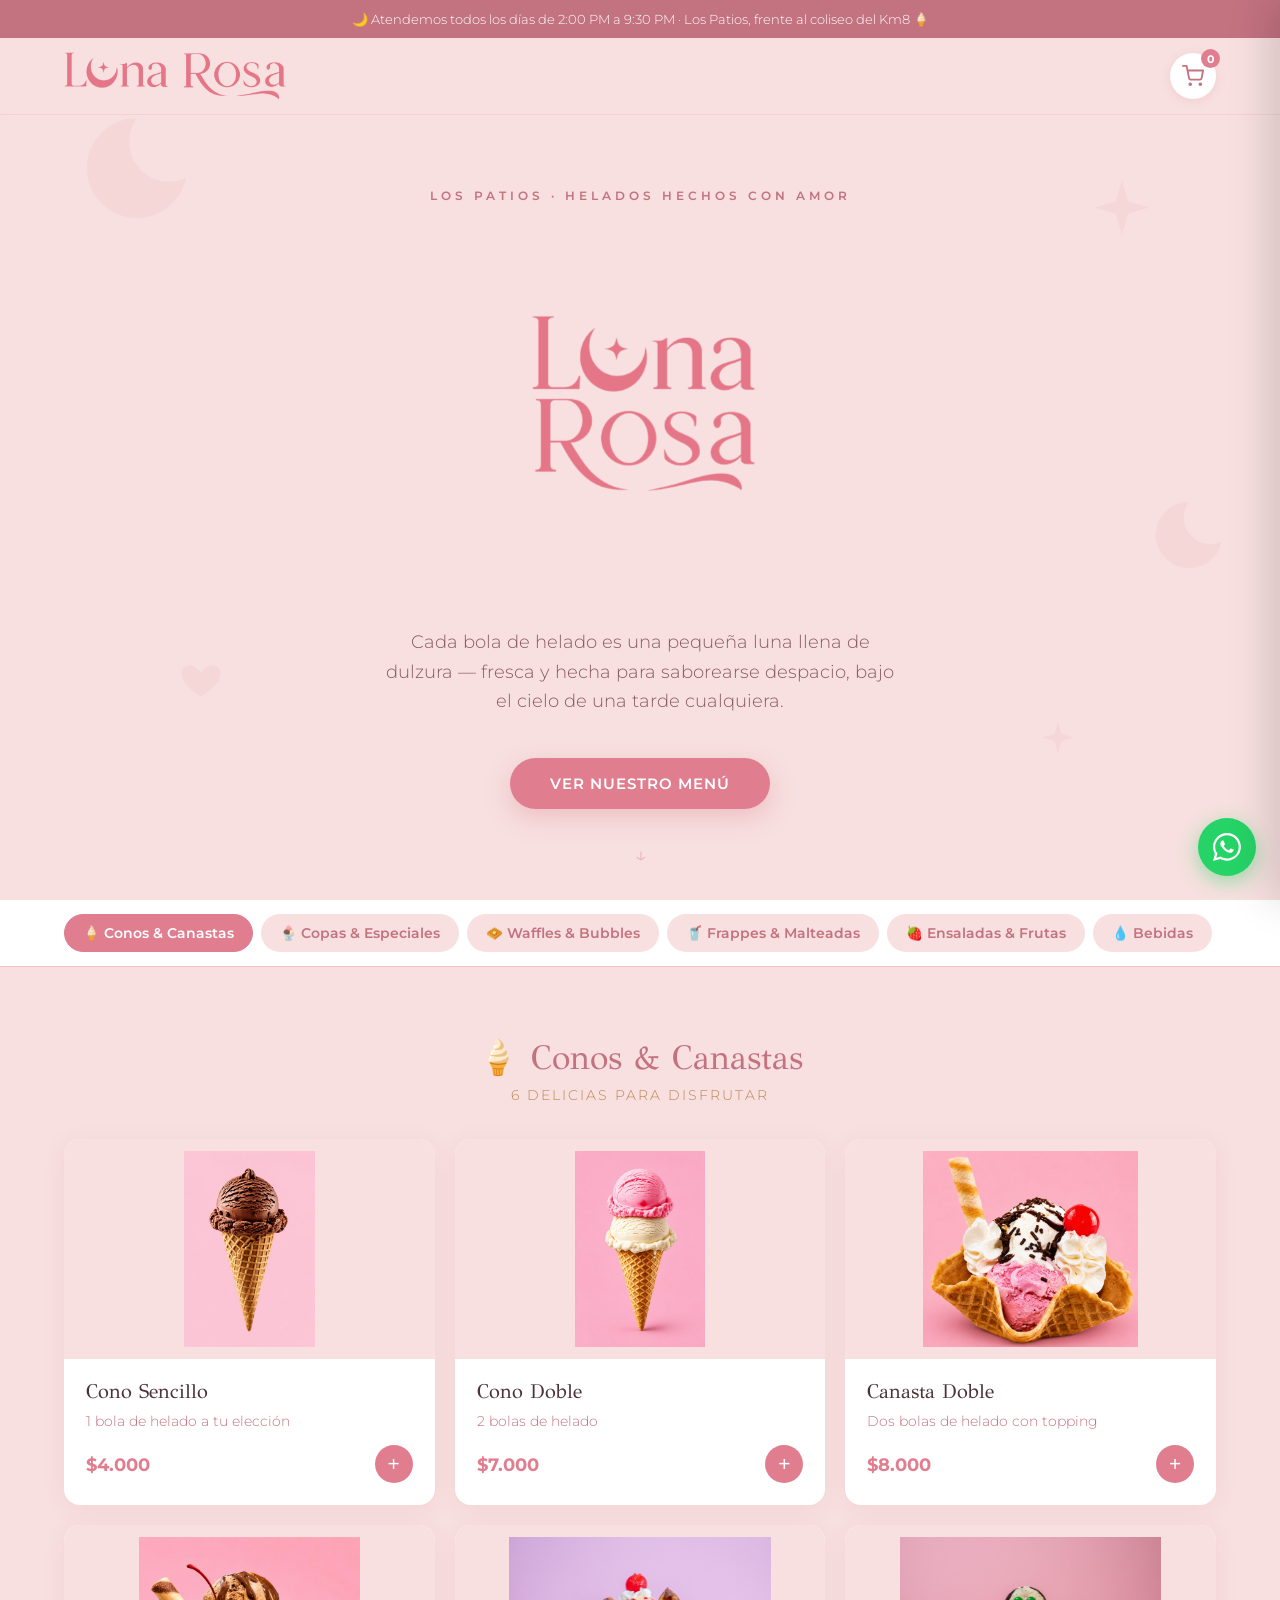
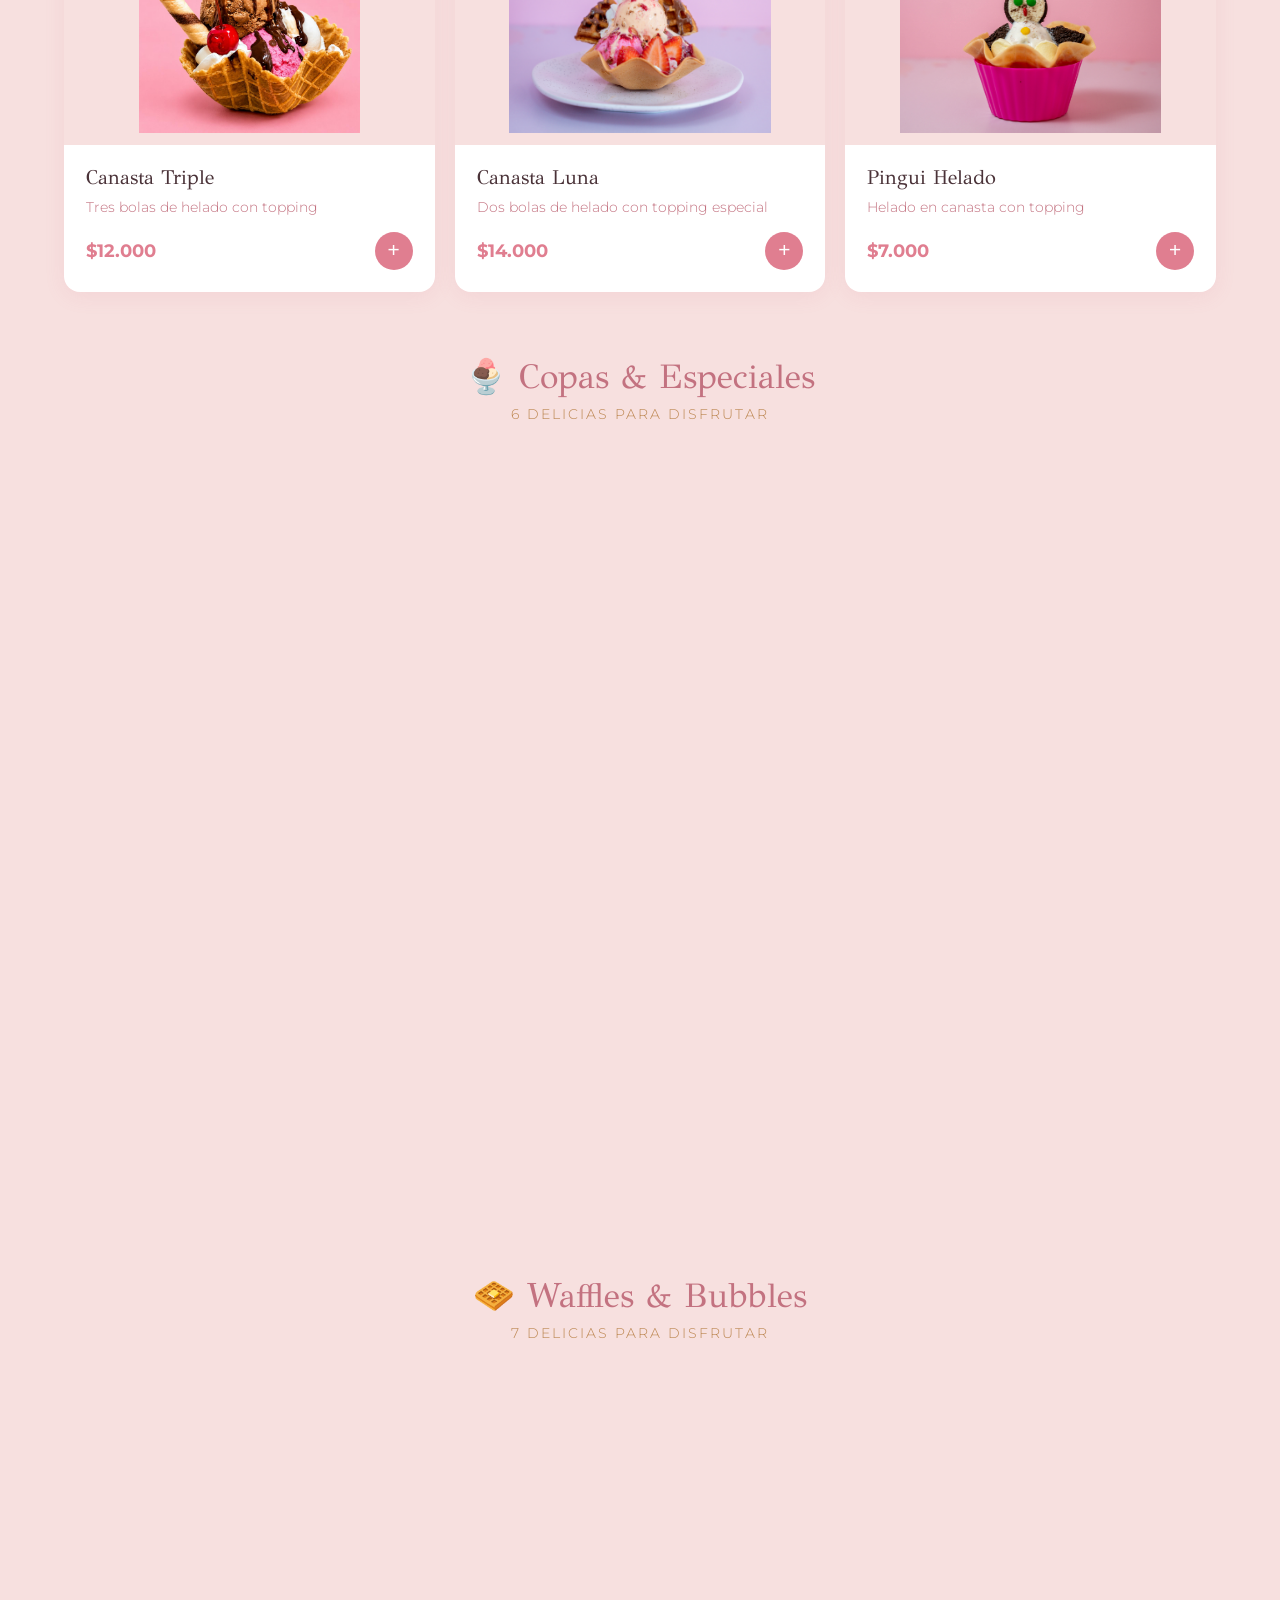
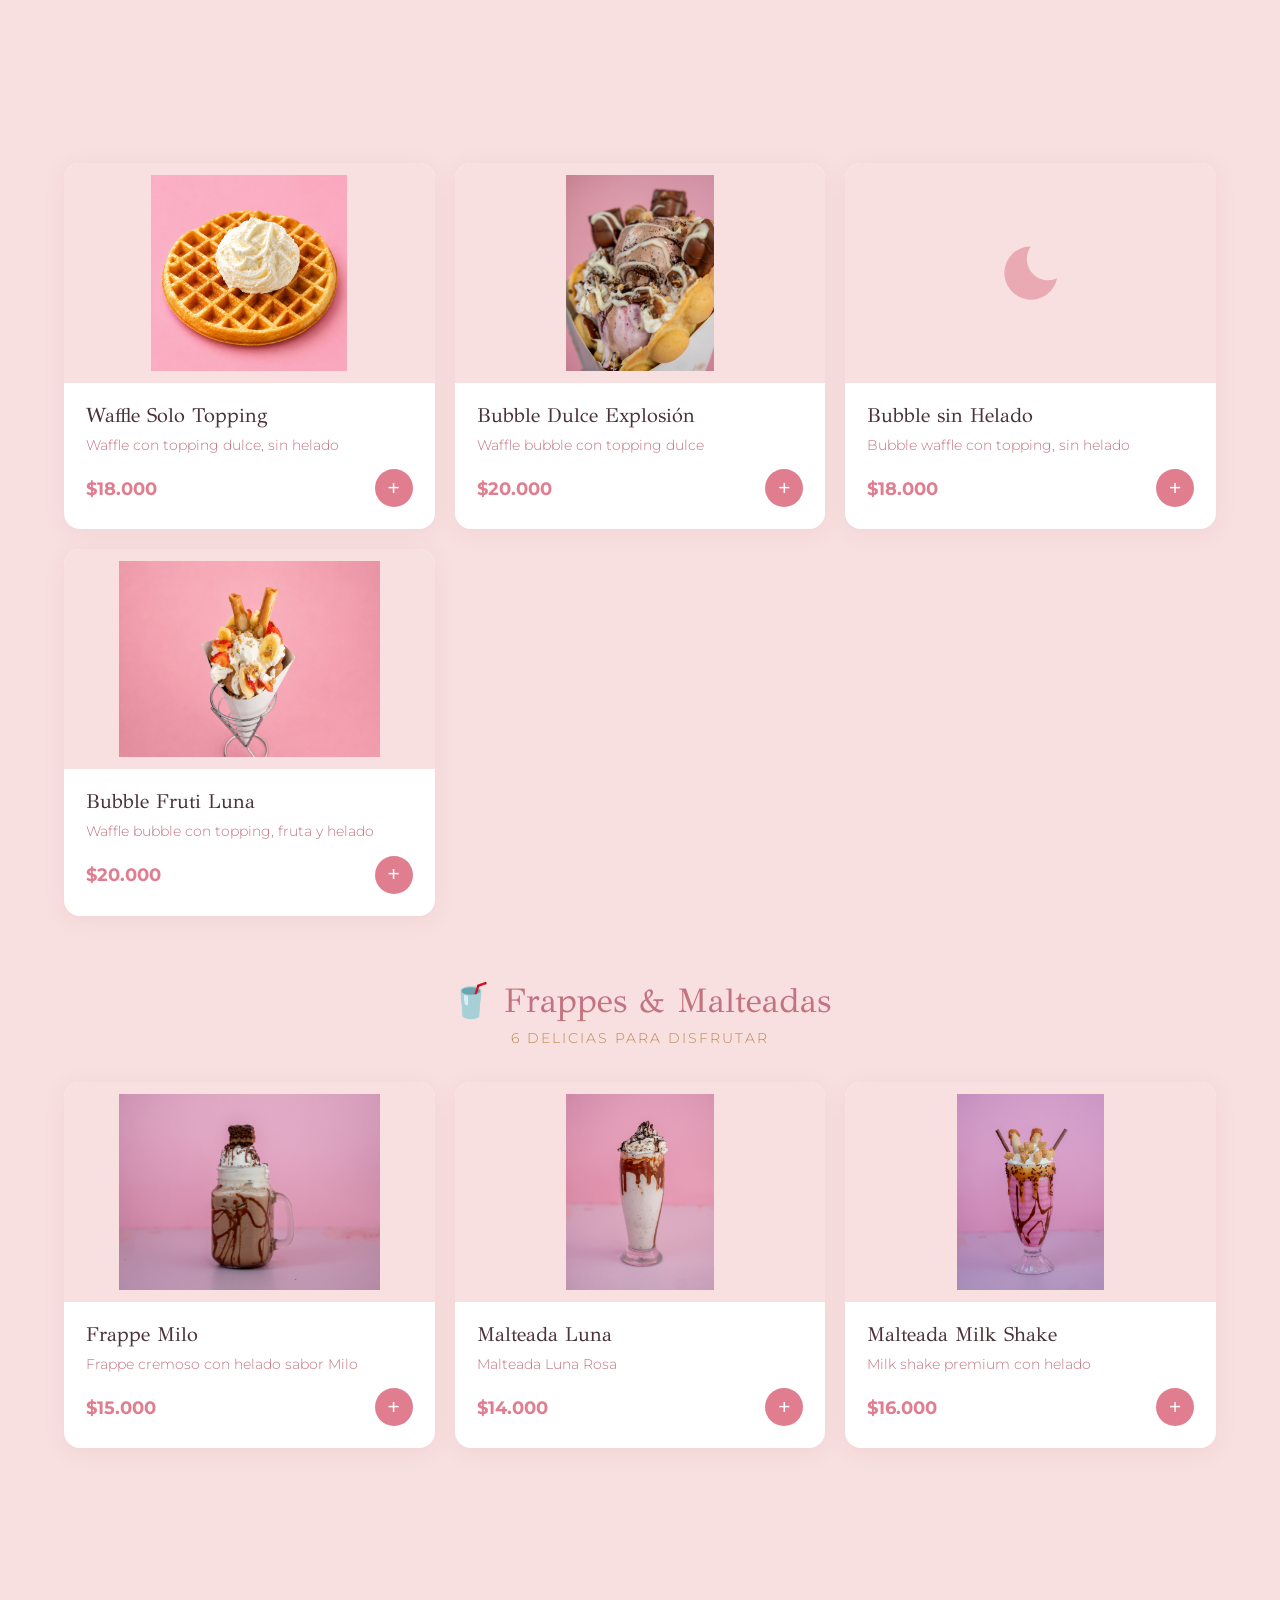
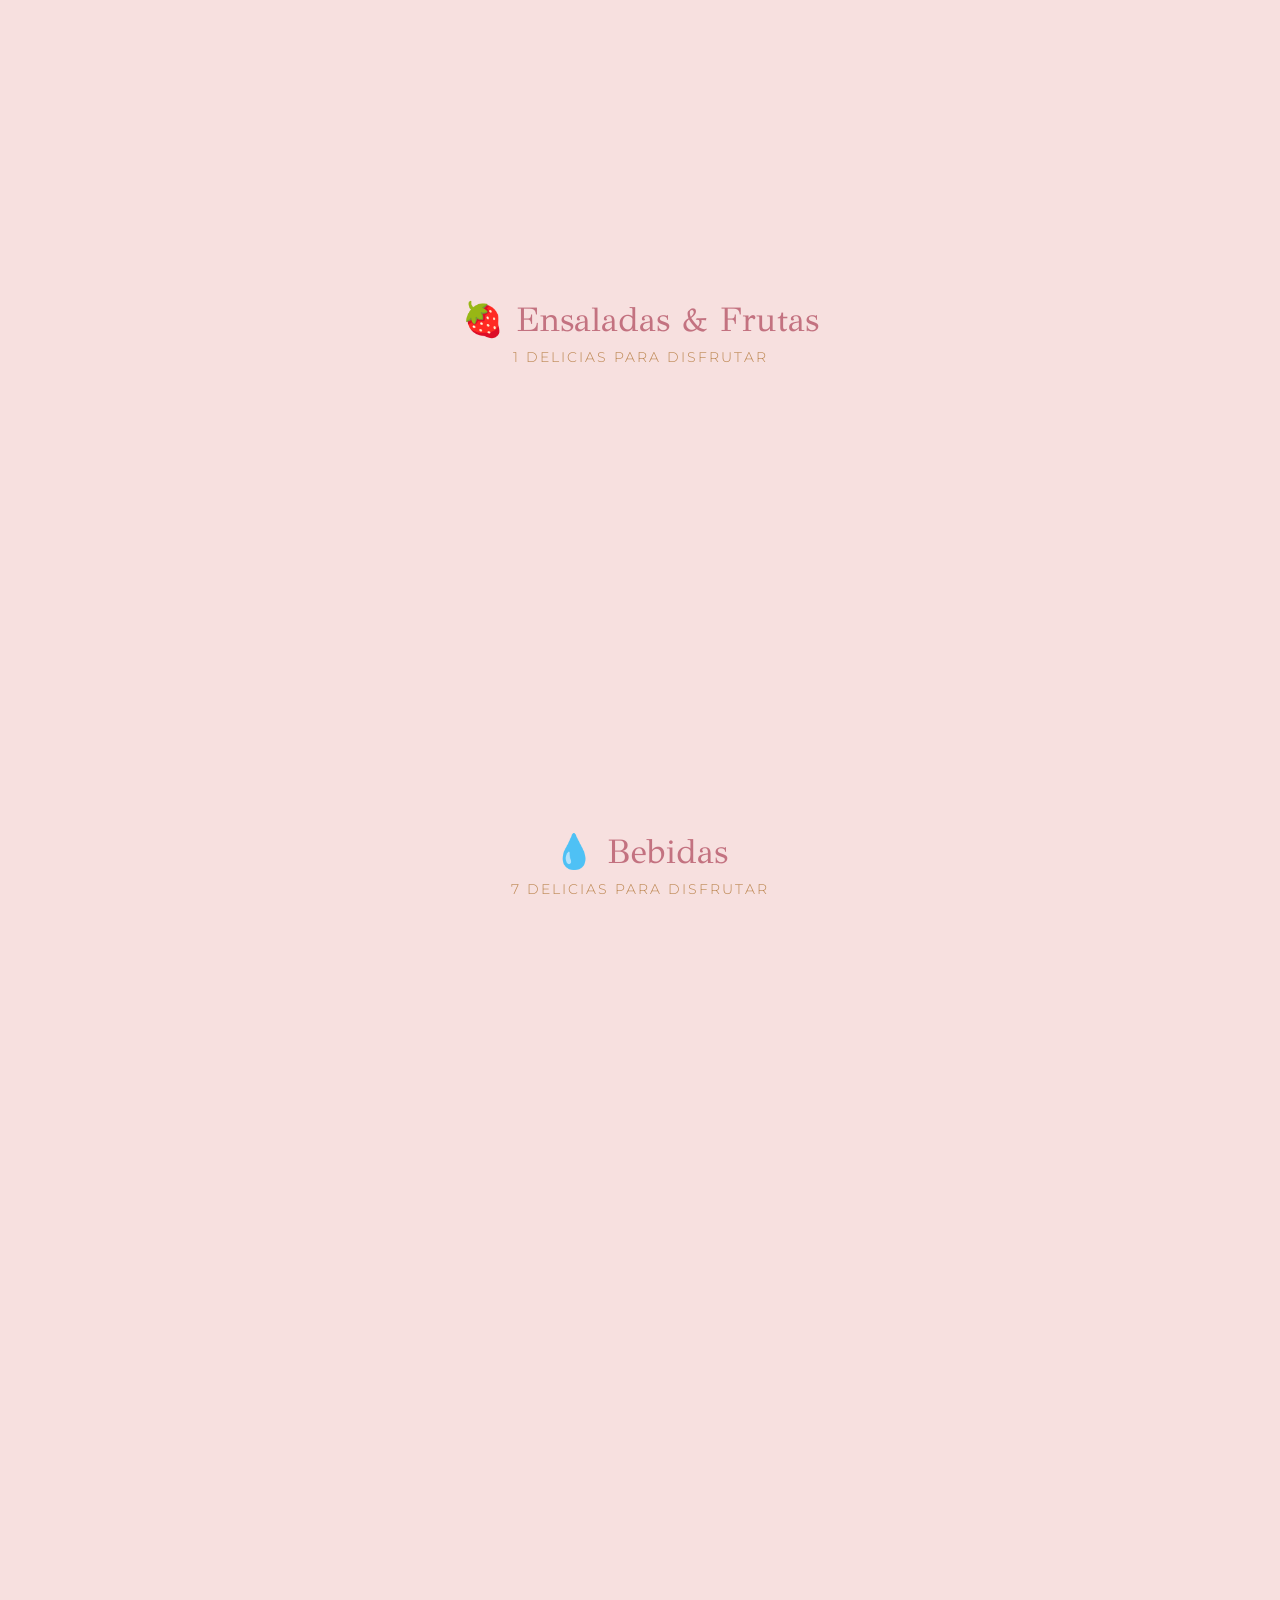
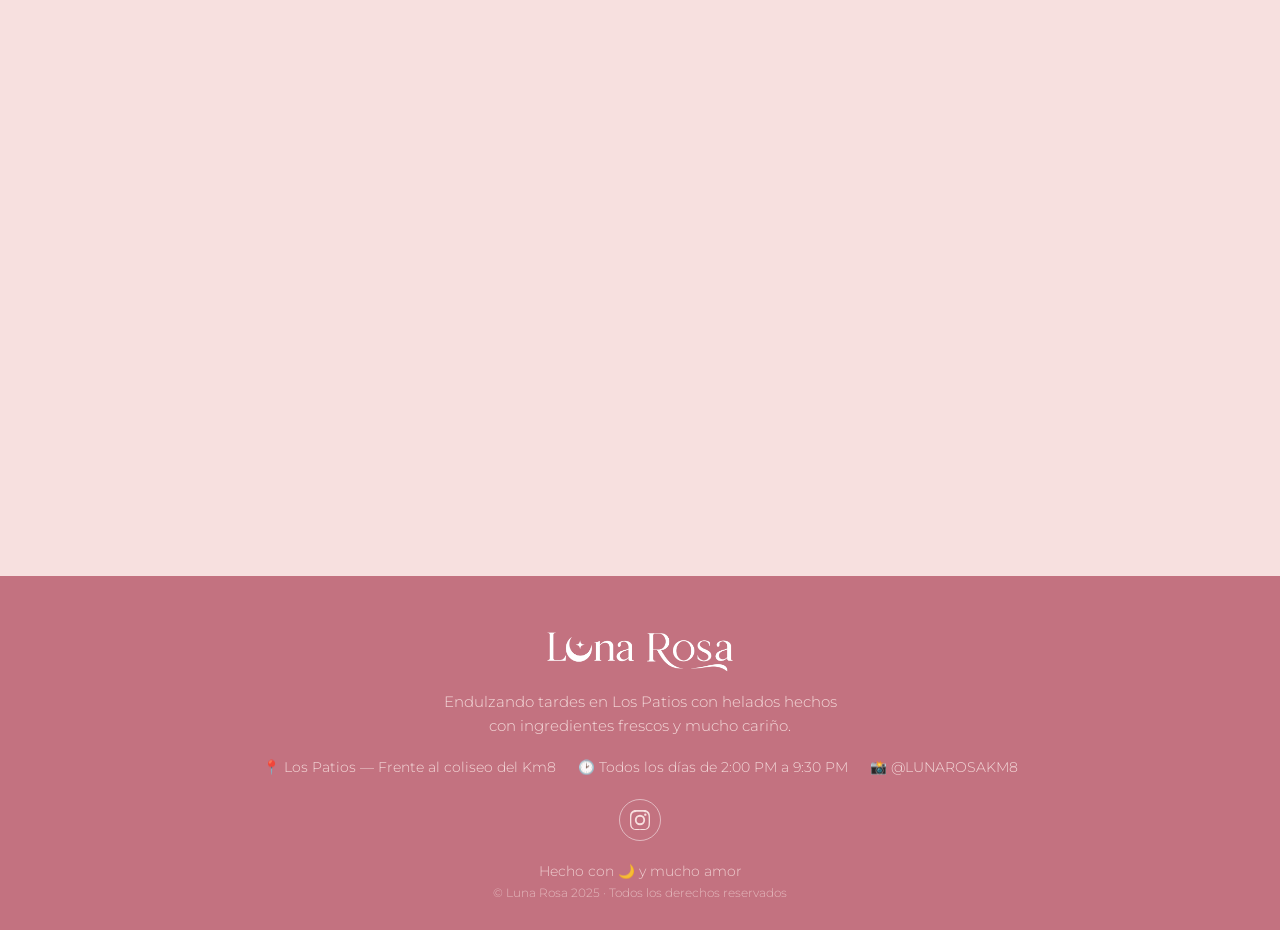
==== commit 489ea3d1: "Eliminar Bubble Fruti, agregar imagen a Bubble sin Helado y fotos reales de bebidas" ====
--- a/index.html
+++ b/index.html
@@ -611,9 +611,8 @@
     { id: 15, nombre: "Waffle Choco Cream", desc: "Waffle con topping de chocolate y helado", precio: 20000, cat: "waffles", img: "WAFFLE DULCE/DSC00357.jpg" },
     { id: 16, nombre: "Waffle Solo Topping", desc: "Waffle con topping dulce, sin helado", precio: 18000, cat: "waffles", img: "Nuevas imagenes/Waffle solo topping.jpeg" },
     { id: 17, nombre: "Bubble Dulce Explosión", desc: "Waffle bubble con topping dulce", precio: 20000, cat: "waffles", img: "BUBLE WAFFLE BISCOLATA/DSC00297.jpg" },
-    { id: 18, nombre: "Bubble sin Helado", desc: "Bubble waffle con topping, sin helado", precio: 18000, cat: "waffles", img: null },
+    { id: 18, nombre: "Bubble sin Helado", desc: "Bubble waffle con topping, sin helado", precio: 18000, cat: "waffles", img: "Nuevas imagenes/Bubble sin Helado.jpeg" },
     { id: 19, nombre: "Bubble Fruti Luna", desc: "Waffle bubble con topping, fruta y helado", precio: 20000, cat: "waffles", img: "WAFFLE CHOCOLATE FRUTAL/DSC00422.png" },
-    { id: 20, nombre: "Bubble Fruti", desc: "Bubble waffle con topping y fruta", precio: 18000, cat: "waffles", img: null },
 
     { id: 21, nombre: "Frappe Milo", desc: "Frappe cremoso con helado sabor Milo", precio: 15000, cat: "frappes", img: "FRAPPE DE MILO/DSC00248.jpg" },
     { id: 22, nombre: "Malteada Luna", desc: "Malteada Luna Rosa", precio: 14000, cat: "frappes", img: "MALTEADA SENCILLA/DSC00149.jpg" },
@@ -624,12 +623,12 @@
 
     { id: 27, nombre: "Ensalada de Frutas Personal", desc: "Fruta a elección con topping especial", precio: 13000, cat: "frutas", img: "ENSALADA DE FRUTAS PERSONAL/DSC09782.png" },
 
-    { id: 28, nombre: "Agua Pura", desc: "Agua fría", precio: 2000, cat: "bebidas", img: null },
+    { id: 28, nombre: "Agua Pura", desc: "Agua fría", precio: 2000, cat: "bebidas", img: "Bebidas/Agua pura.jpeg" },
     { id: 29, nombre: "Sodas", desc: "Gaseosa a elección", precio: 10000, cat: "bebidas", img: "Nuevas imagenes/Sodas.jpeg" },
-    { id: 30, nombre: "Agua Cristal", desc: "Agua embotellada, fría y refrescante", precio: 2500, cat: "bebidas", img: null },
-    { id: 31, nombre: "Agua Cristal Grande", desc: "Botella grande, ideal para compartir", precio: 3000, cat: "bebidas", img: null },
-    { id: 32, nombre: "Soda Bretaña", desc: "Bebida con gas, sabor clásico", precio: 4000, cat: "bebidas", img: null },
-    { id: 33, nombre: "Ginger", desc: "Refrescante sabor a jengibre", precio: 3500, cat: "bebidas", img: null },
+    { id: 30, nombre: "Agua Cristal", desc: "Agua embotellada, fría y refrescante", precio: 2500, cat: "bebidas", img: "Bebidas/Agua cristal.jpg" },
+    { id: 31, nombre: "Agua Cristal Grande", desc: "Botella grande, ideal para compartir", precio: 3000, cat: "bebidas", img: "Bebidas/Agua cristal grande.jpg" },
+    { id: 32, nombre: "Soda Bretaña", desc: "Bebida con gas, sabor clásico", precio: 4000, cat: "bebidas", img: "Bebidas/Soda bretaña.webp" },
+    { id: 33, nombre: "Ginger", desc: "Refrescante sabor a jengibre", precio: 3500, cat: "bebidas", img: "Bebidas/Ginger.webp" },
     { id: 34, nombre: "Agua Cielo con Gas", desc: "Agua con gas, fría y burbujeante", precio: 2500, cat: "bebidas", img: null },
   ];
 
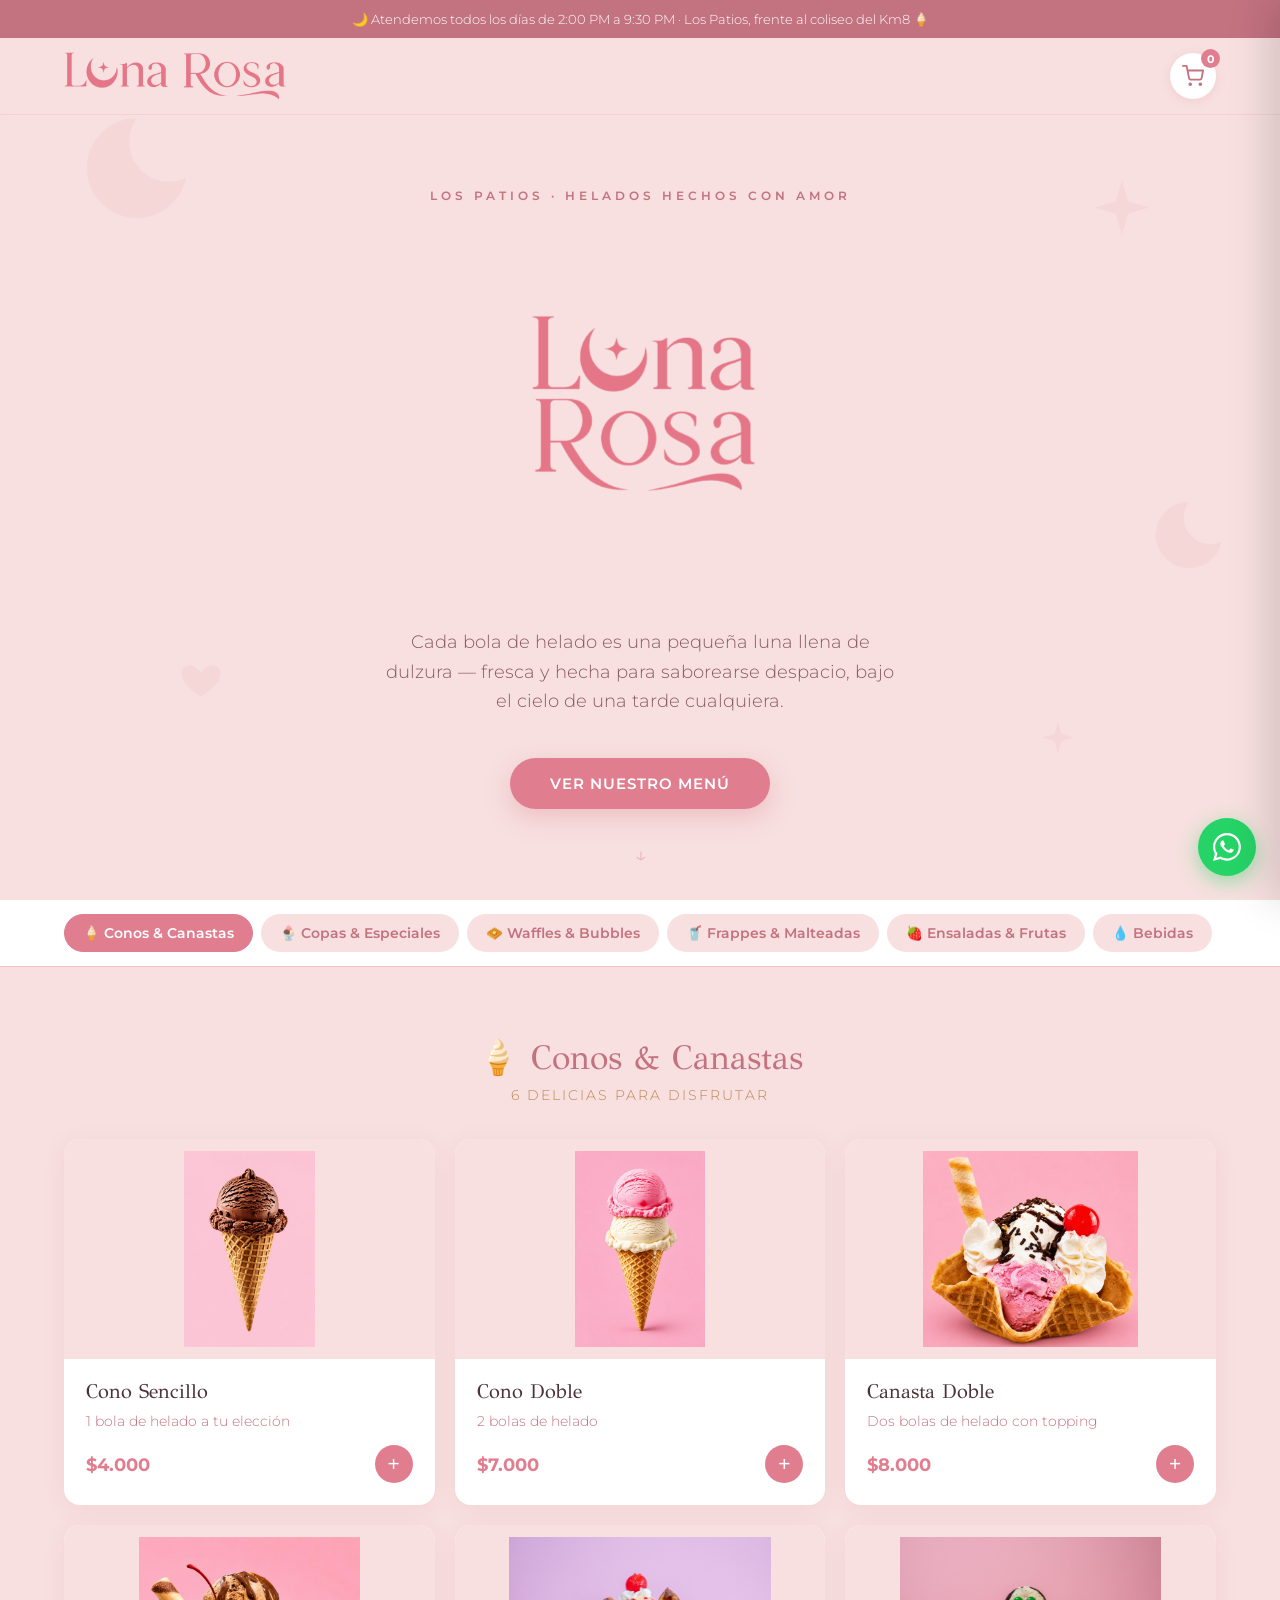
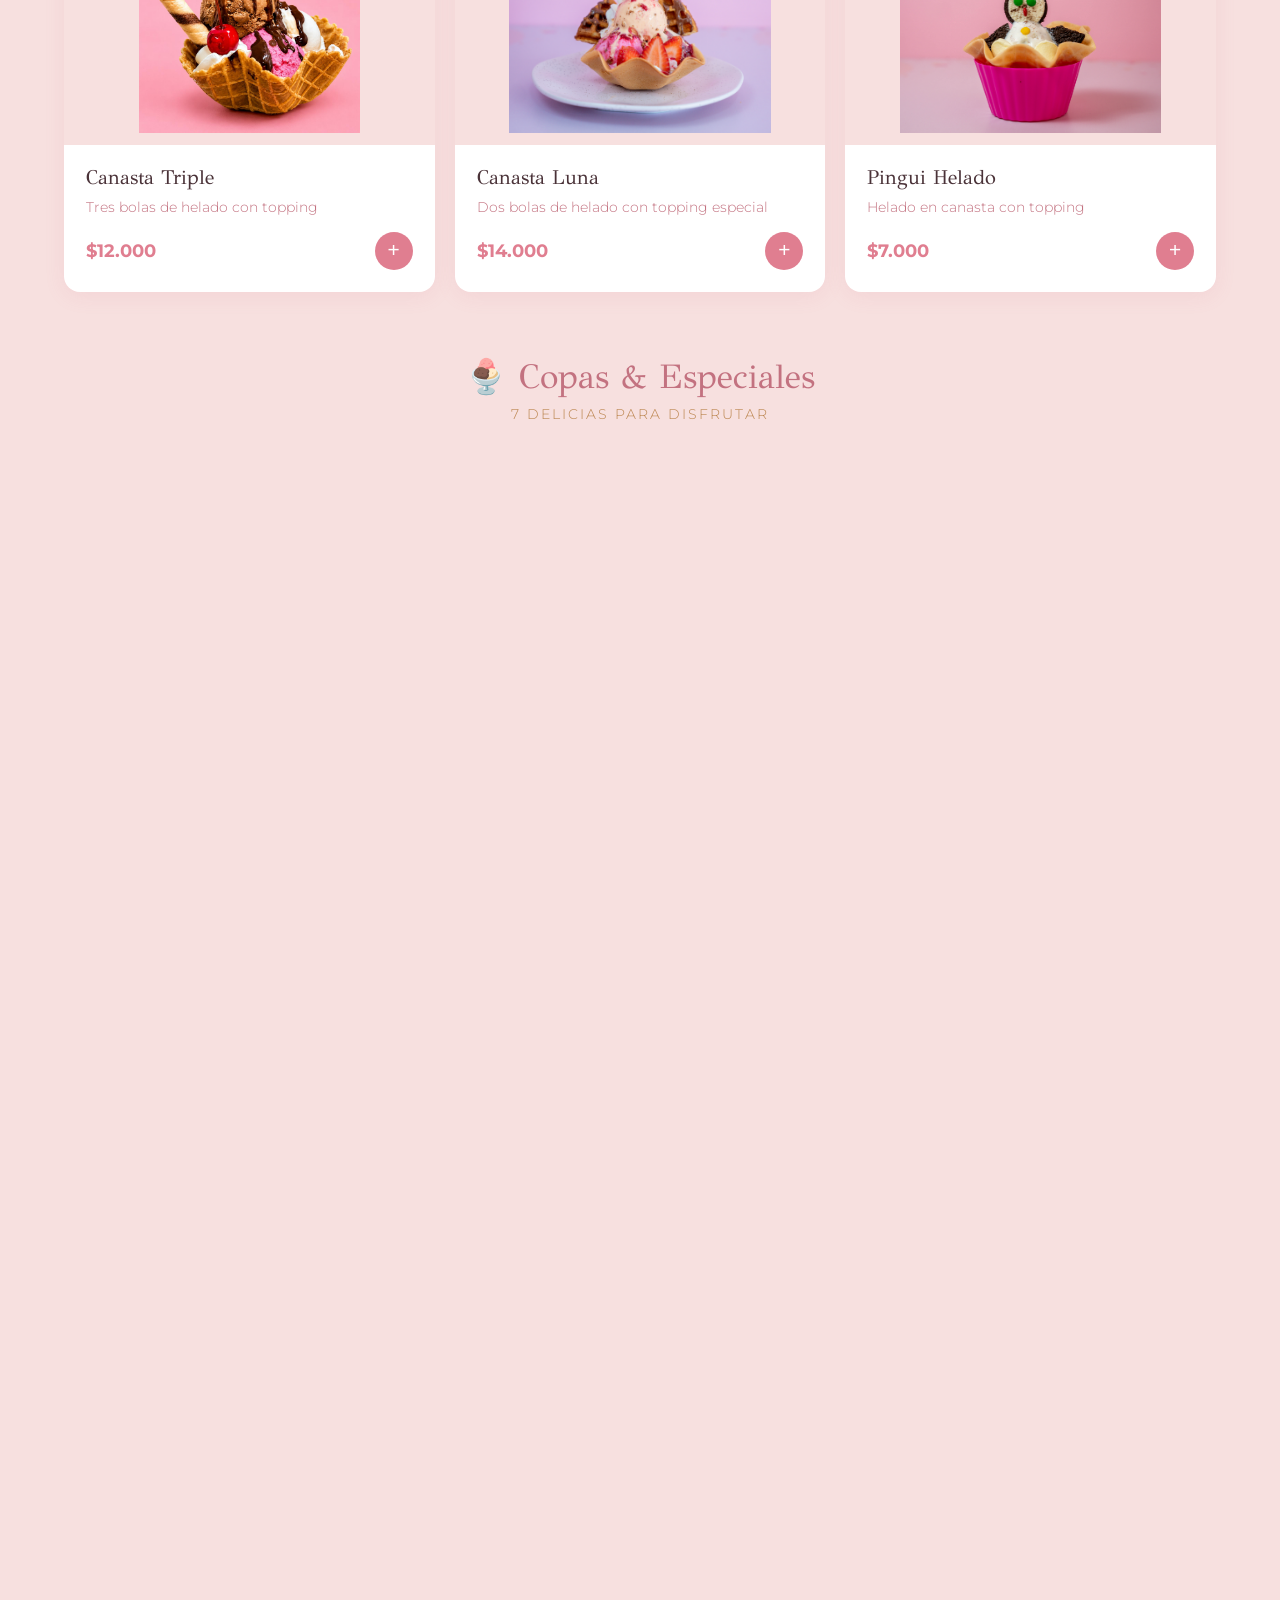
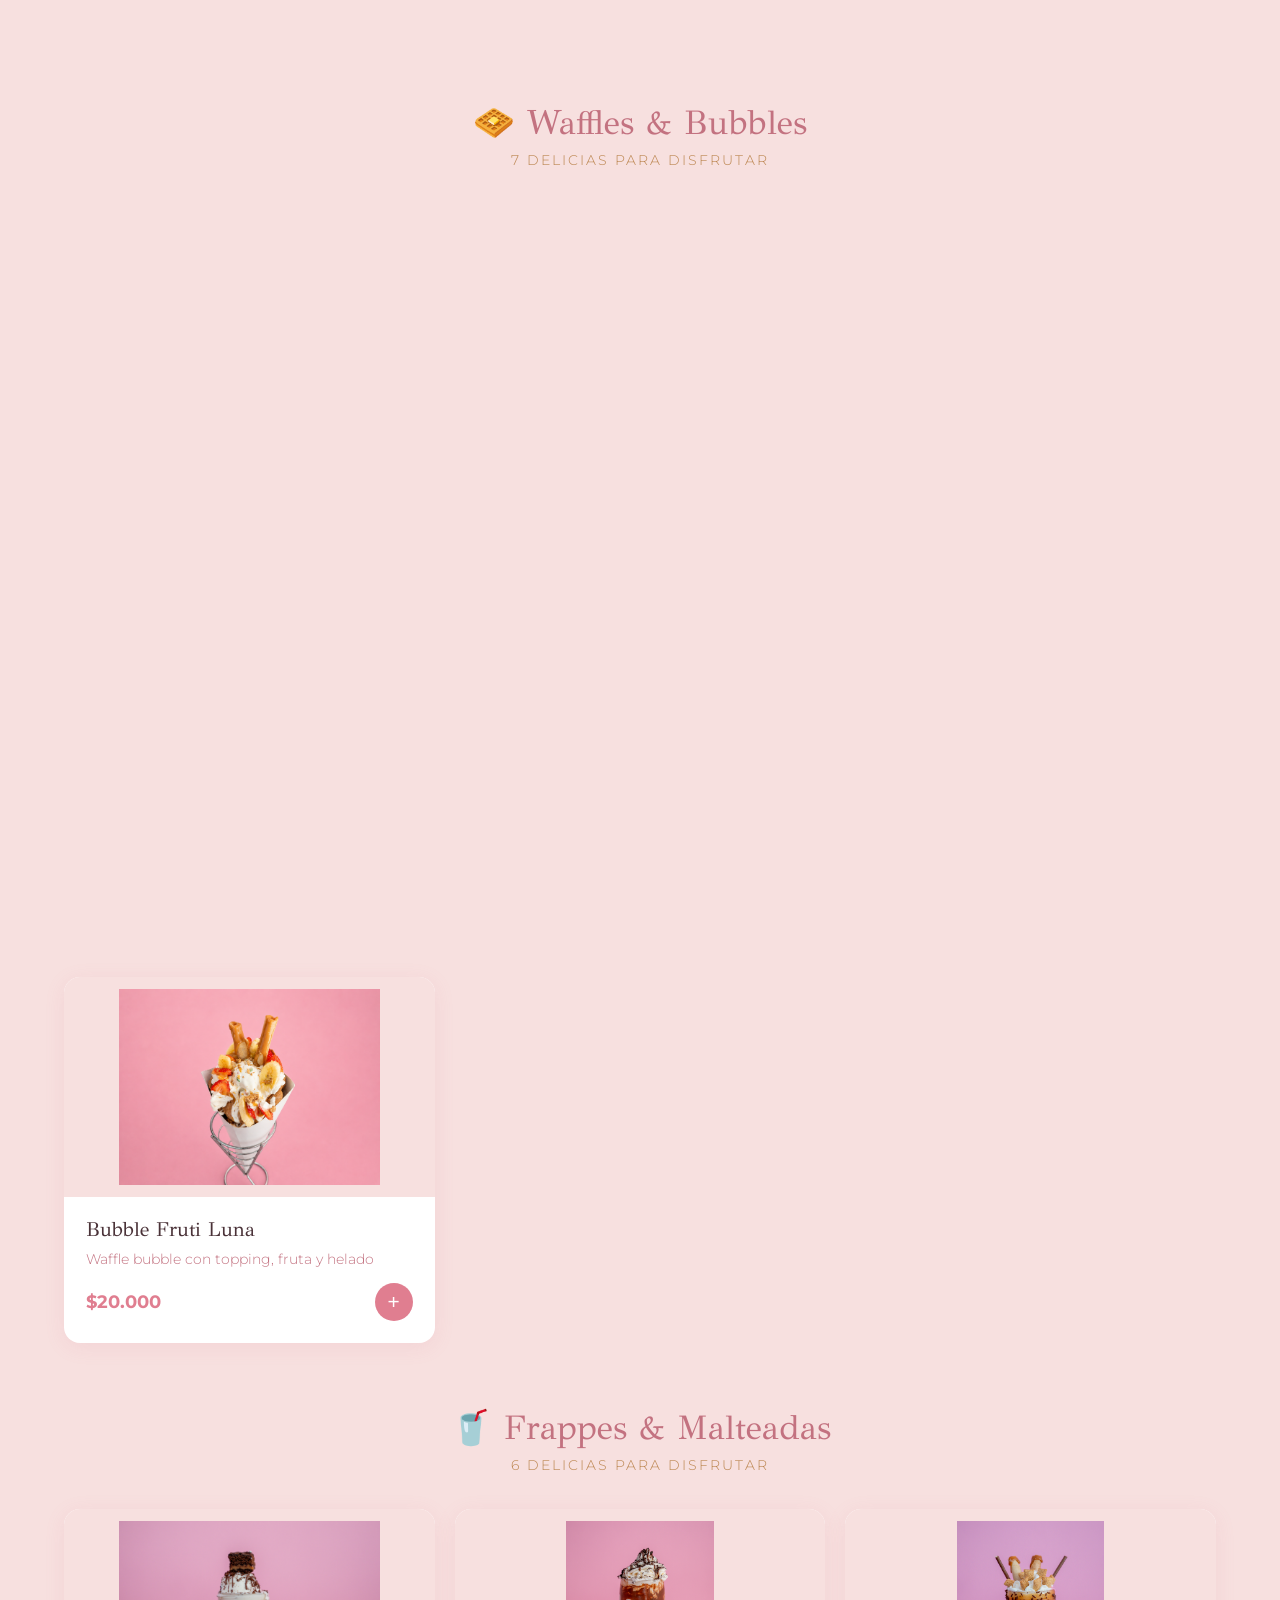
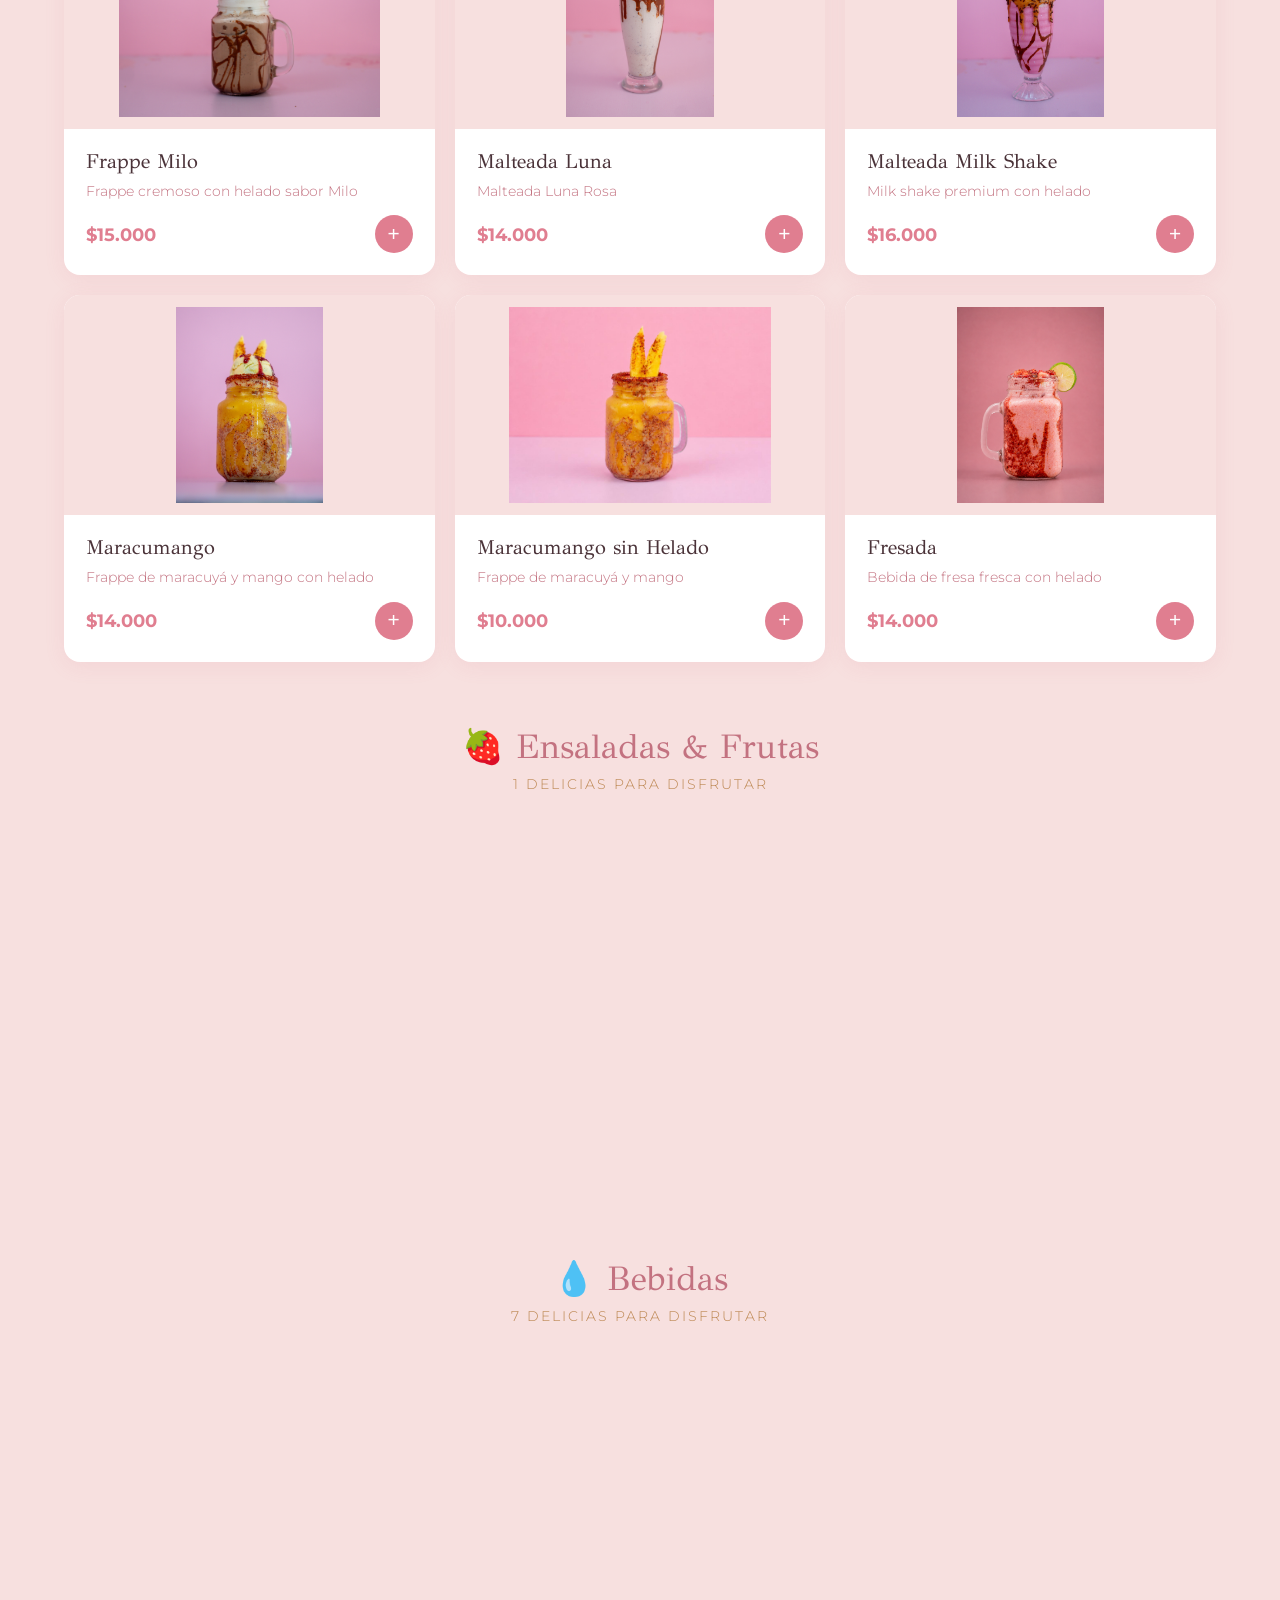
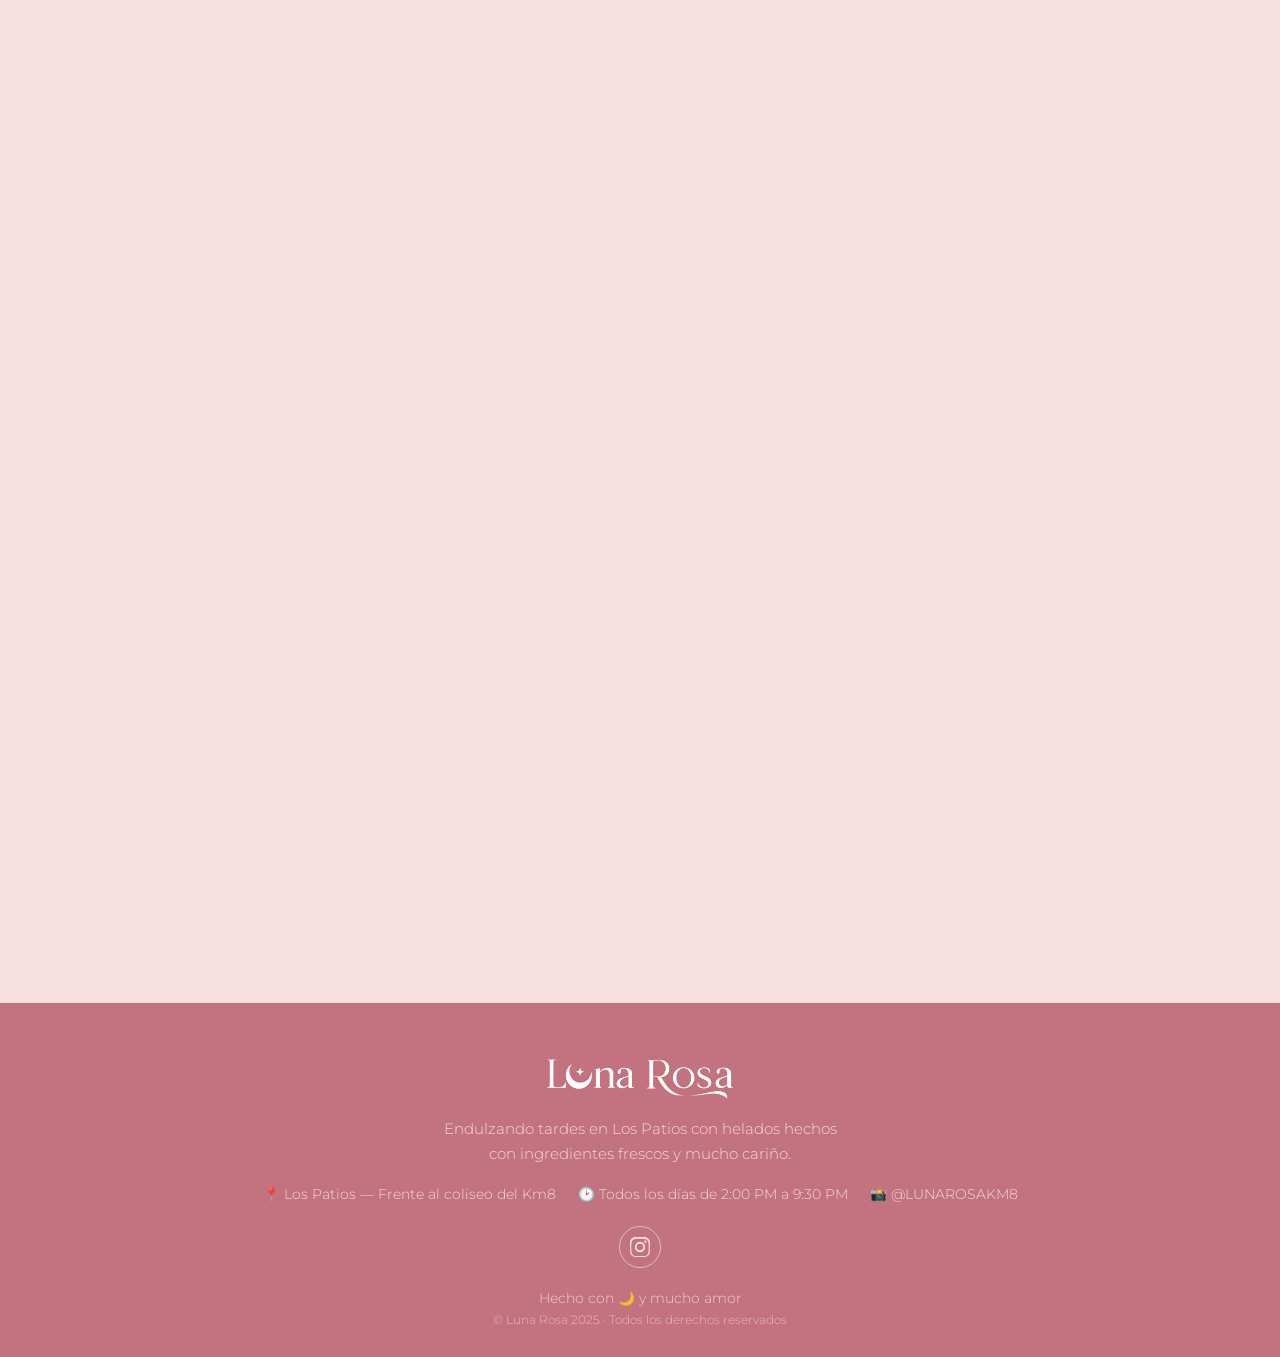
==== commit b9fc6952: "Agregar favicon, imagen de Agua Cielo con Gas, producto Brownie con Helado y nuevo número de WhatsAp" ====
--- a/index.html
+++ b/index.html
@@ -5,6 +5,7 @@
 <meta name="viewport" content="width=device-width, initial-scale=1.0">
 <title>Luna Rosa · Heladería</title>
 <meta name="description" content="Luna Rosa — helados hechos con amor. Conos, copas, waffles, frappes y más.">
+<link rel="icon" type="image/png" href="Recursos/LUNAROSAHELADOPNG.png">
 <link rel="preconnect" href="https://fonts.googleapis.com">
 <link rel="preconnect" href="https://fonts.gstatic.com" crossorigin>
 <link href="https://fonts.googleapis.com/css2?family=GFS+Didot&family=Montserrat:wght@300;400;600;700&display=swap" rel="stylesheet">
@@ -560,7 +561,7 @@
 </div>
 
 <!-- ===== WHATSAPP FLOTANTE ===== -->
-<a class="fab-whatsapp" href="https://wa.me/573125249438" target="_blank" rel="noopener" aria-label="Escríbenos por WhatsApp">
+<a class="fab-whatsapp" href="https://wa.me/573205589191" target="_blank" rel="noopener" aria-label="Escríbenos por WhatsApp">
   <svg viewBox="0 0 32 32"><path d="M16 0C7.2 0 .1 7.1.1 15.9c0 2.8.7 5.5 2.1 7.9L0 32l8.4-2.2c2.3 1.3 4.9 1.9 7.6 1.9 8.8 0 15.9-7.1 15.9-15.9C31.9 7.1 24.8 0 16 0zm0 29c-2.4 0-4.7-.6-6.7-1.8l-.5-.3-5 1.3 1.3-4.9-.3-.5C3.2 21 2.5 18.5 2.5 15.9 2.5 8.5 8.5 2.5 16 2.5c7.4 0 13.4 6 13.4 13.4S23.4 29 16 29zm7.3-9.9c-.4-.2-2.4-1.2-2.7-1.3-.4-.1-.6-.2-.9.2-.3.4-1 1.3-1.2 1.5-.2.3-.4.3-.8.1-.4-.2-1.6-.6-3.1-1.9-1.1-1-1.9-2.2-2.1-2.6-.2-.4 0-.6.2-.8.2-.2.4-.4.5-.7.2-.2.2-.4.4-.6.1-.2.1-.5 0-.7-.1-.2-.9-2.2-1.2-3-.3-.8-.7-.7-.9-.7h-.8c-.2 0-.6.1-1 .5-.3.4-1.3 1.3-1.3 3.1 0 1.8 1.3 3.6 1.5 3.9.2.3 2.6 4 6.3 5.5.9.4 1.6.6 2.1.8.9.3 1.7.2 2.4.1.7-.1 2.4-1 2.7-1.9.3-.9.3-1.7.2-1.9-.1-.2-.3-.3-.7-.5z"/></svg>
 </a>
 
@@ -605,6 +606,7 @@
     { id: 10, nombre: "Araña", desc: "Helado a tu elección con topping especial", precio: 9000, cat: "copas", img: "ARAÑA/DSC00098.jpg" },
     { id: 11, nombre: "Bolw Luna Cream", desc: "Helado cremoso para disfrutar a cucharadas", precio: 18000, cat: "copas", img: "CUCHAREABLE/DSC00067.jpg" },
     { id: 12, nombre: "Banana Cream", desc: "Banana fresca con helado", precio: 16000, cat: "copas", img: "BANANA SPLITT/DSC09822.jpg" },
+    { id: 35, nombre: "Brownie con Helado", desc: "Brownie de chocolate tibio con una bola de helado encima y salsa de chocolate — el equilibrio perfecto entre caliente y frío", precio: 10000, cat: "copas", img: "Nuevas imagenes/Brownie Con Helado.jpeg" },
 
     { id: 13, nombre: "Luna Mariposa", desc: "Waffles con helado y topping", precio: 11000, cat: "waffles", img: "MARIPOSA/DSC00005.jpg" },
     { id: 14, nombre: "Waffle Fruti Luna", desc: "Waffle con topping y helado frutal", precio: 18000, cat: "waffles", img: "WAFFLE FRUTAL/DSC00119.jpg" },
@@ -629,7 +631,7 @@
     { id: 31, nombre: "Agua Cristal Grande", desc: "Botella grande, ideal para compartir", precio: 3000, cat: "bebidas", img: "Bebidas/Agua cristal grande.jpg" },
     { id: 32, nombre: "Soda Bretaña", desc: "Bebida con gas, sabor clásico", precio: 4000, cat: "bebidas", img: "Bebidas/Soda bretaña.webp" },
     { id: 33, nombre: "Ginger", desc: "Refrescante sabor a jengibre", precio: 3500, cat: "bebidas", img: "Bebidas/Ginger.webp" },
-    { id: 34, nombre: "Agua Cielo con Gas", desc: "Agua con gas, fría y burbujeante", precio: 2500, cat: "bebidas", img: null },
+    { id: 34, nombre: "Agua Cielo con Gas", desc: "Agua con gas, fría y burbujeante", precio: 2500, cat: "bebidas", img: "Bebidas/Agua cielo con gas.png" },
   ];
 
   const categorias = [
@@ -641,7 +643,7 @@
     { key:"bebidas", label:"💧 Bebidas" },
   ];
 
-  const WHATSAPP_NUMBER = "573125249438";
+  const WHATSAPP_NUMBER = "573205589191";
   const RECURSOS_PATH = "Recursos/";
 
   /* ===== STATE ===== */
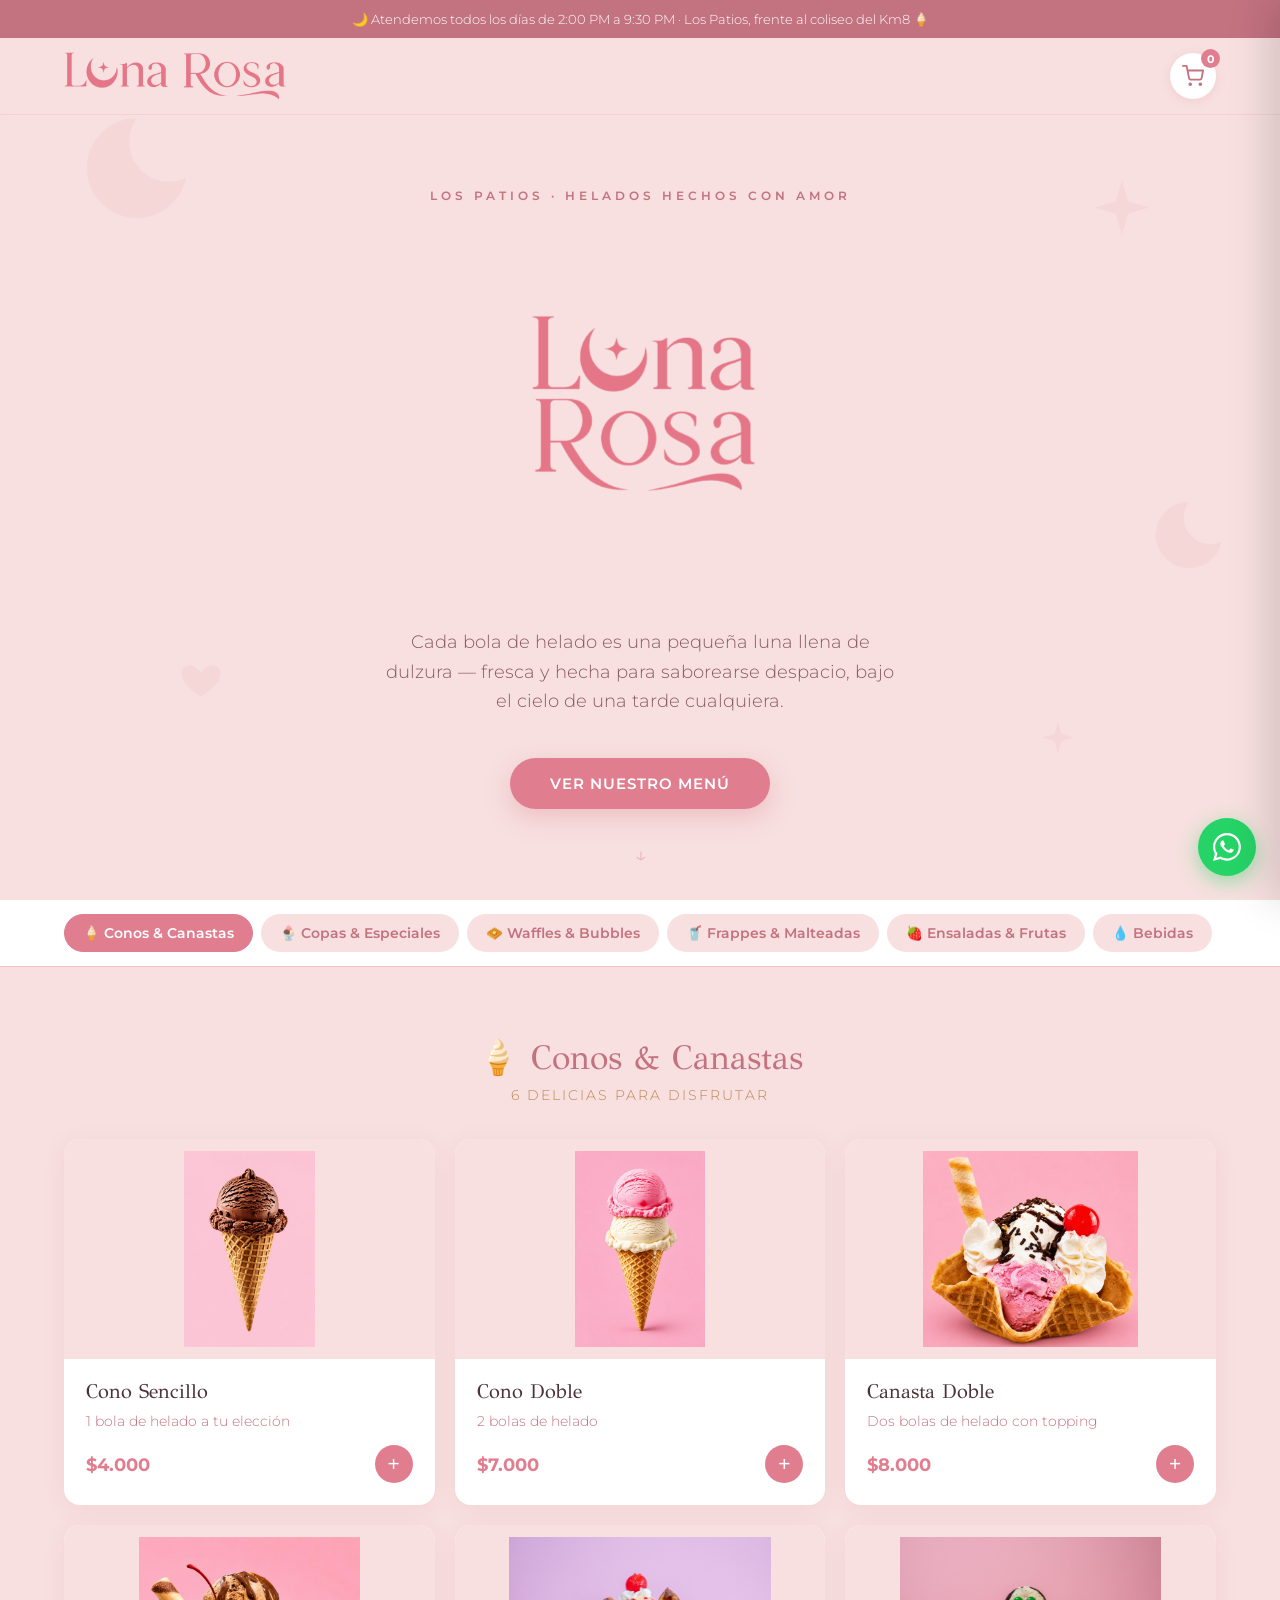
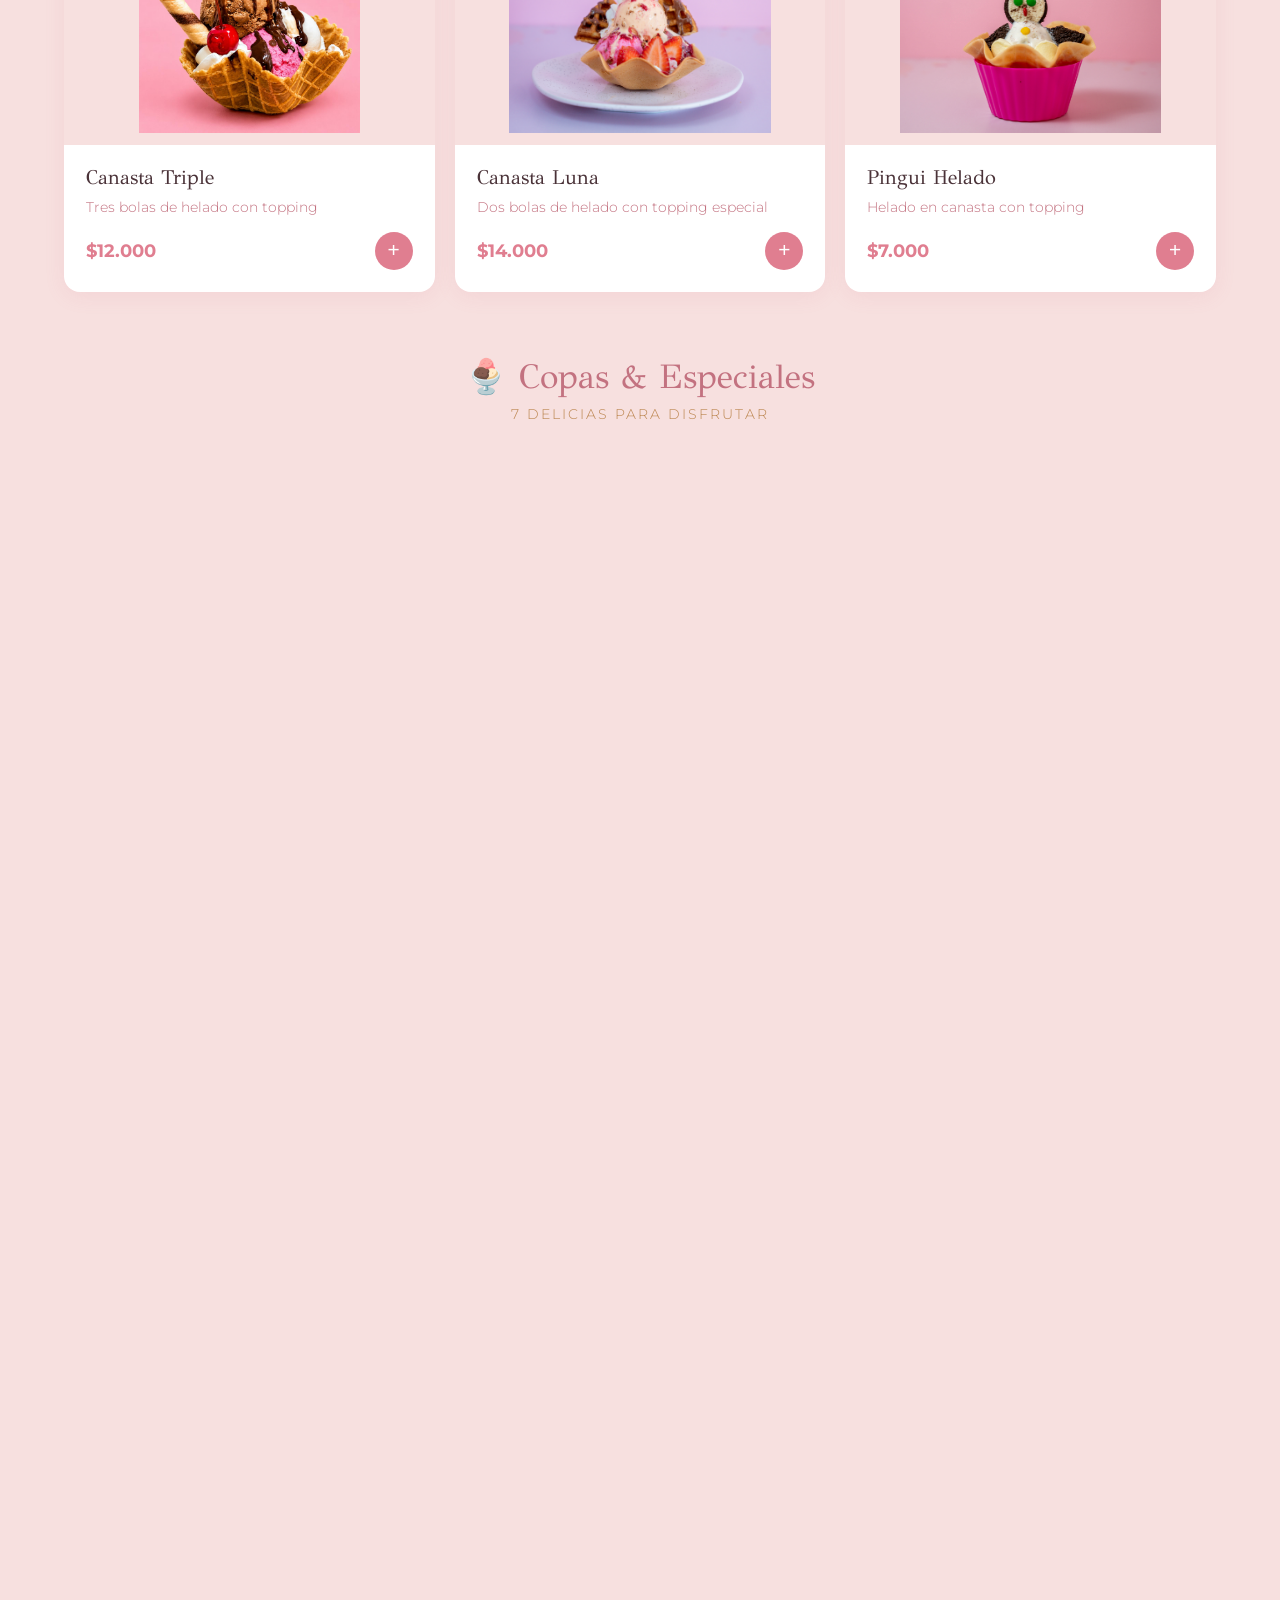
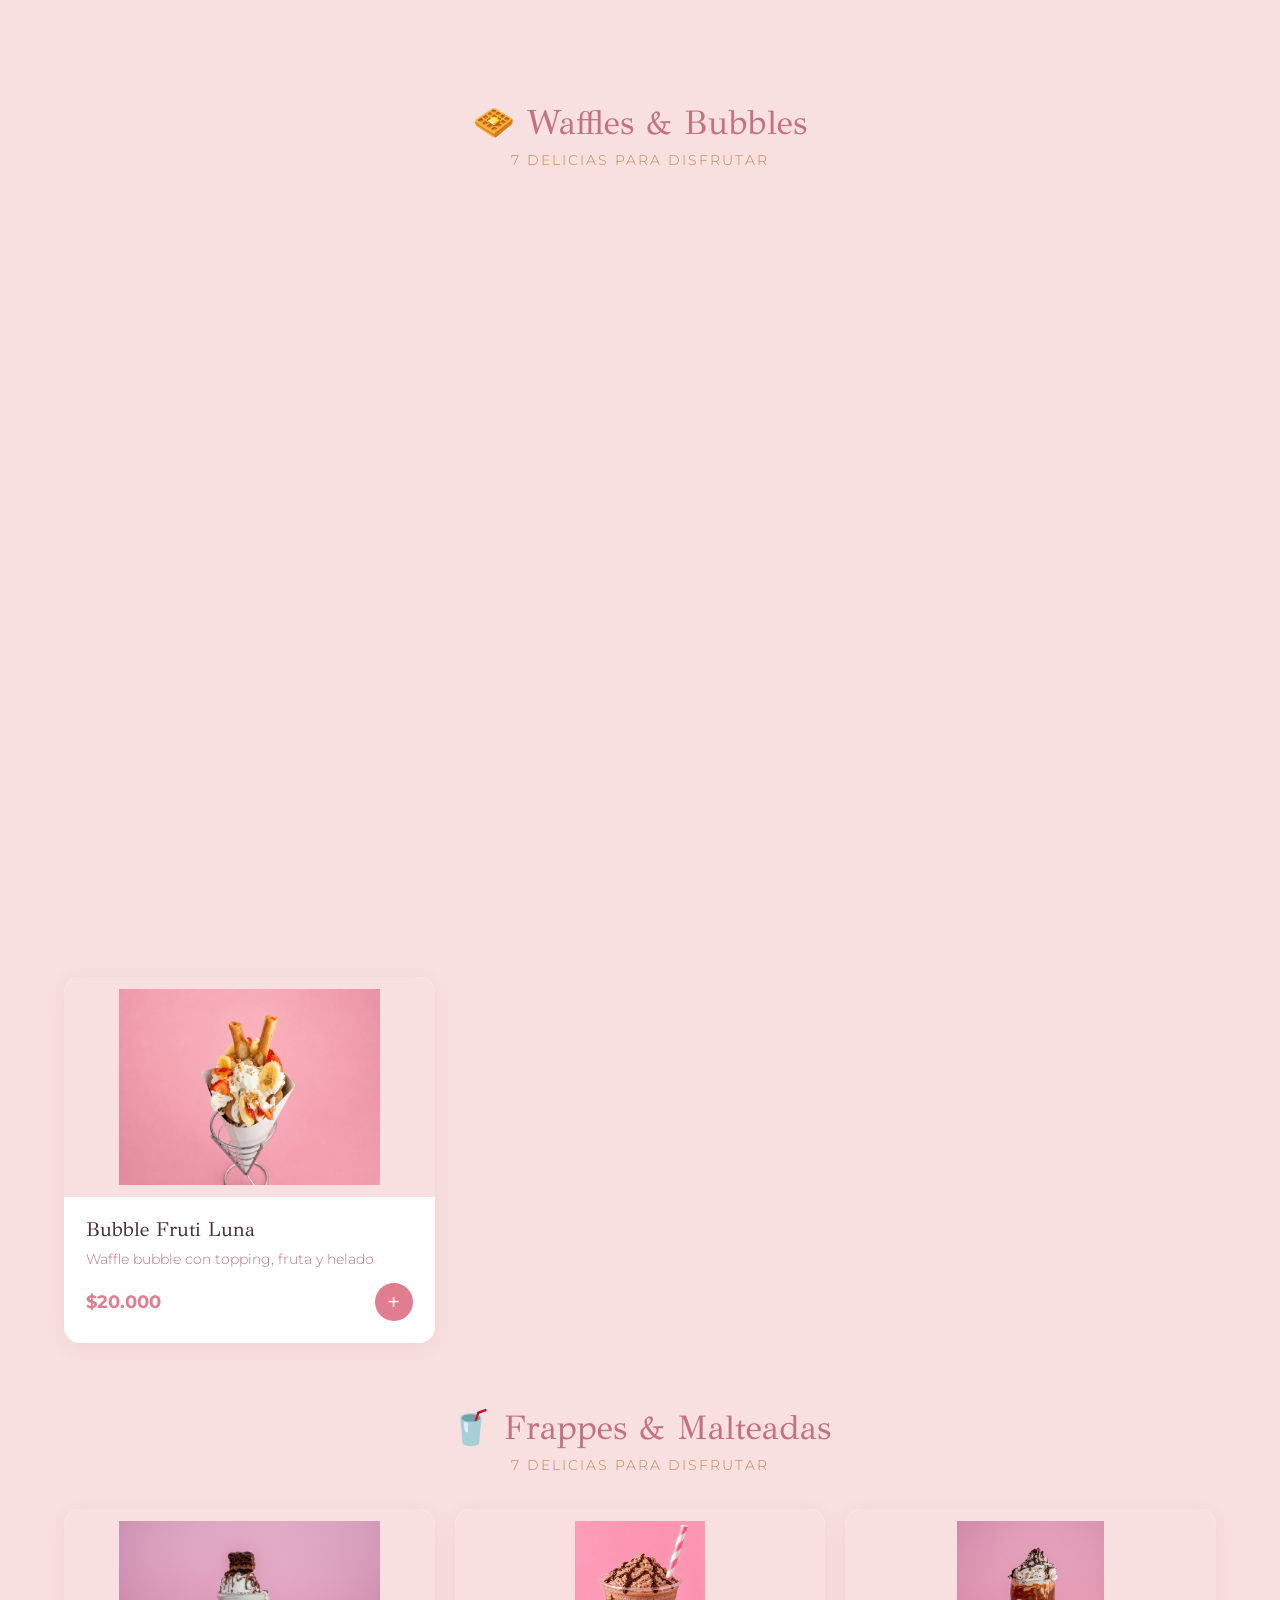
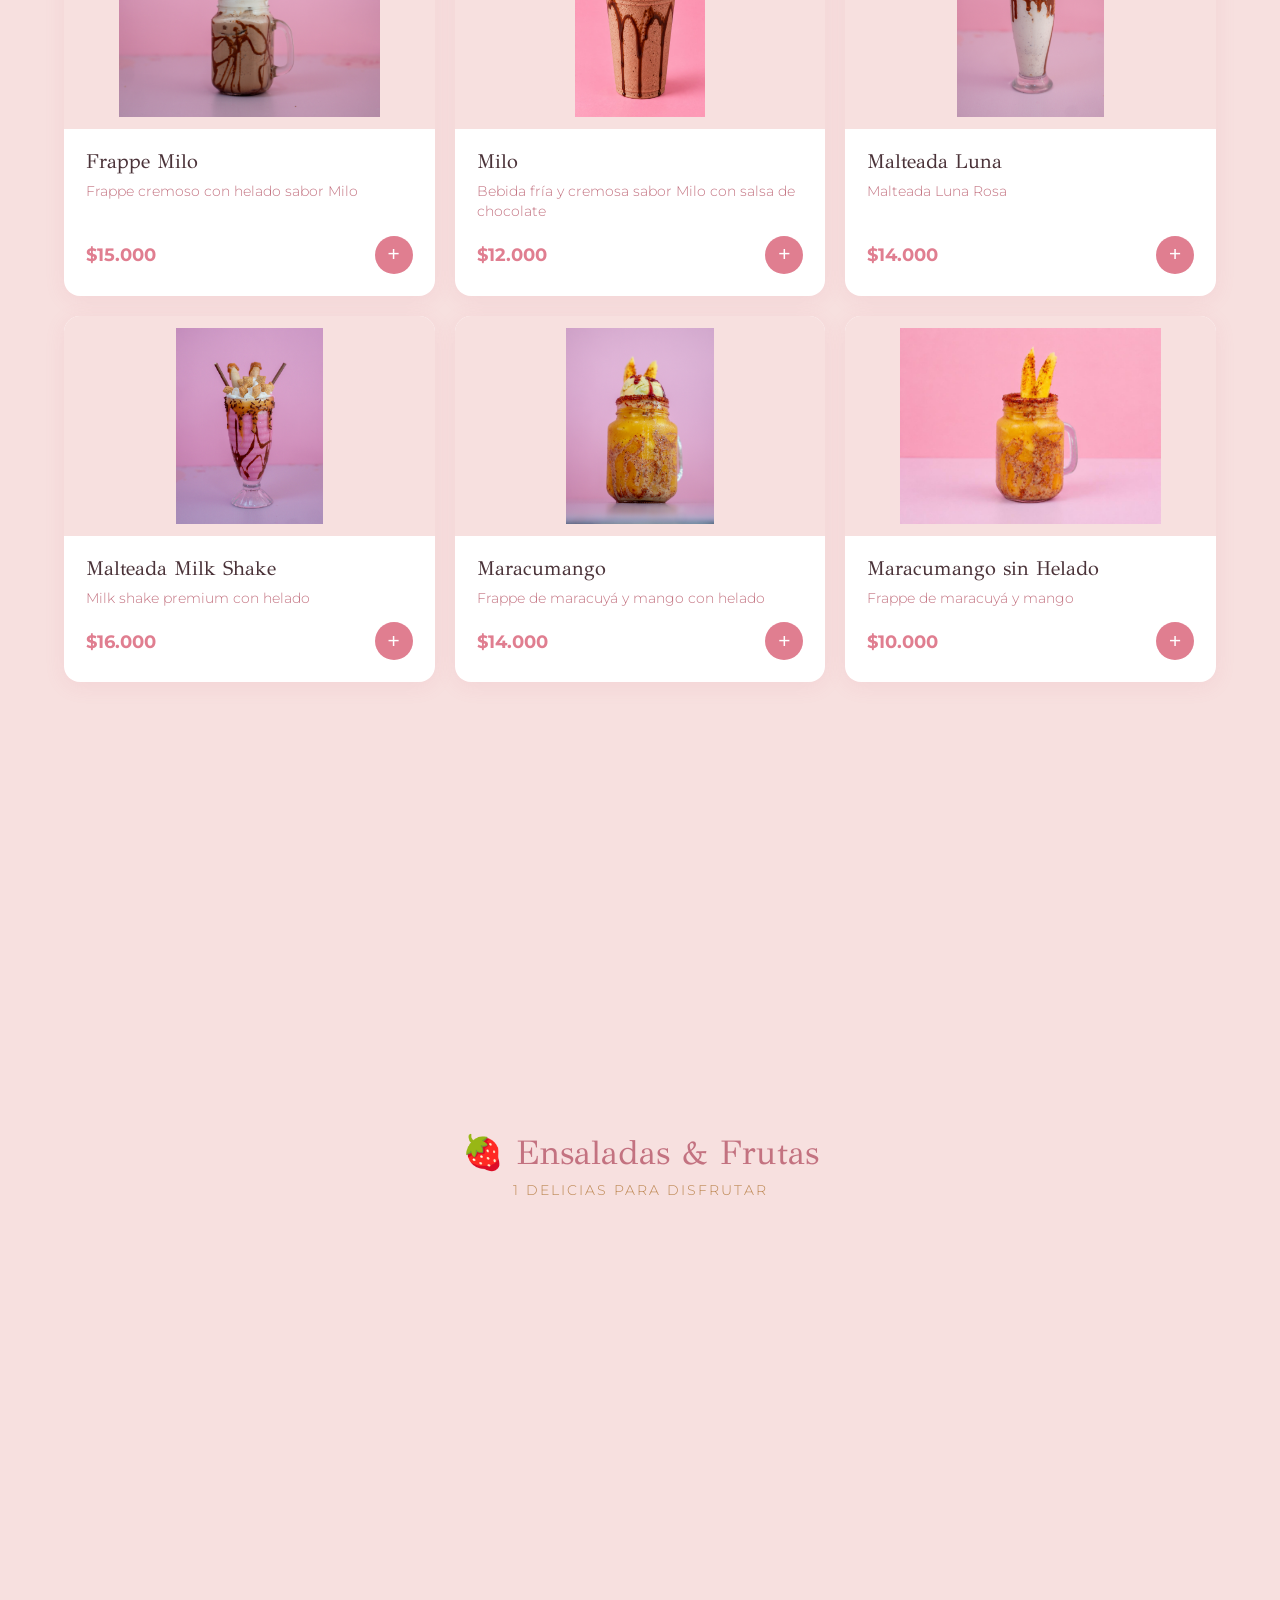
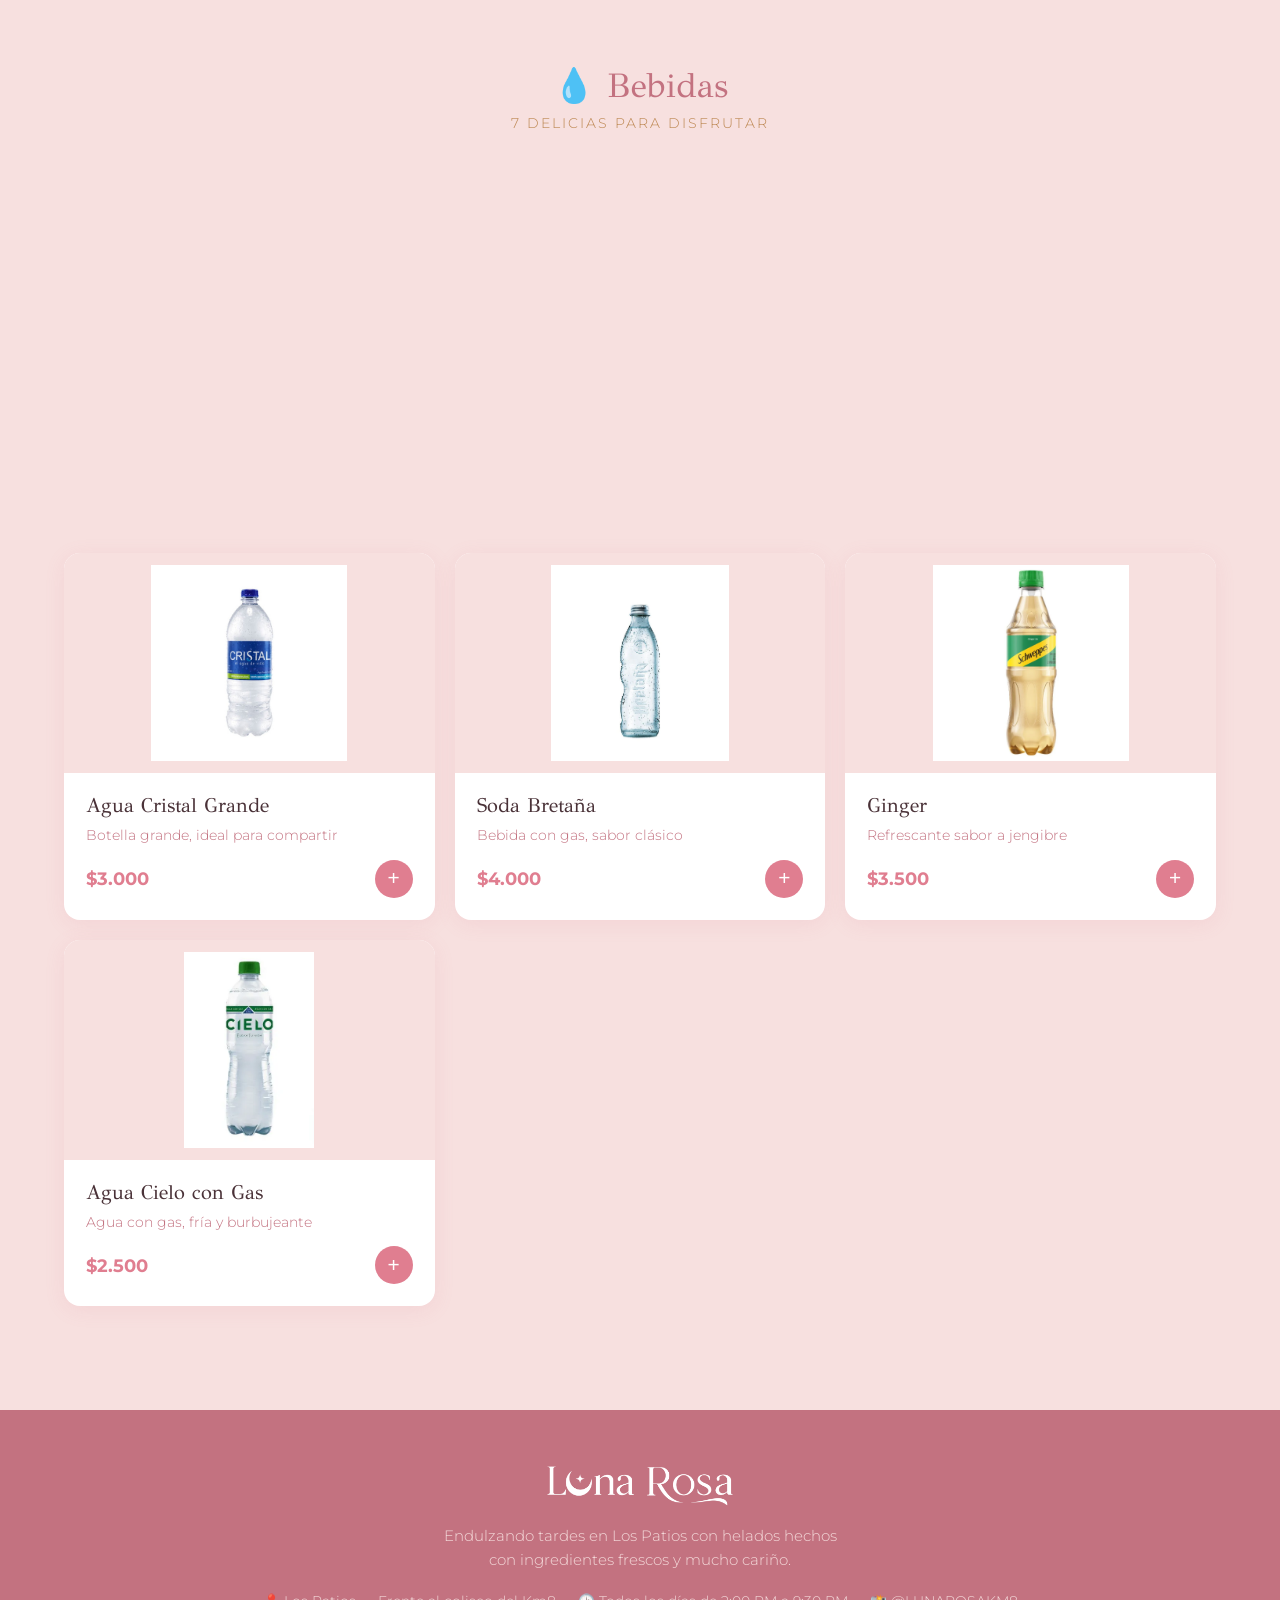
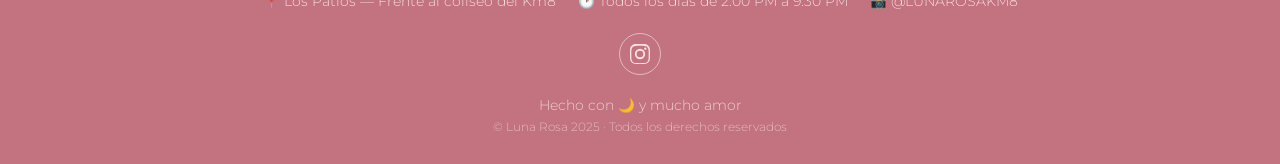
==== commit 6aff63d4: "Agregar producto Milo en Frappes & Malteadas Co-Authored-By: Claude Opus 5 <noreply@anthropic.com>" ====
--- a/index.html
+++ b/index.html
@@ -617,6 +617,7 @@
     { id: 19, nombre: "Bubble Fruti Luna", desc: "Waffle bubble con topping, fruta y helado", precio: 20000, cat: "waffles", img: "WAFFLE CHOCOLATE FRUTAL/DSC00422.png" },
 
     { id: 21, nombre: "Frappe Milo", desc: "Frappe cremoso con helado sabor Milo", precio: 15000, cat: "frappes", img: "FRAPPE DE MILO/DSC00248.jpg" },
+    { id: 36, nombre: "Milo", desc: "Bebida fría y cremosa sabor Milo con salsa de chocolate", precio: 12000, cat: "frappes", img: "Nuevas imagenes/Milo.jpeg" },
     { id: 22, nombre: "Malteada Luna", desc: "Malteada Luna Rosa", precio: 14000, cat: "frappes", img: "MALTEADA SENCILLA/DSC00149.jpg" },
     { id: 23, nombre: "Malteada Milk Shake", desc: "Milk shake premium con helado", precio: 16000, cat: "frappes", img: "MILL SHAKE/DSC00177.jpg" },
     { id: 24, nombre: "Maracumango", desc: "Frappe de maracuyá y mango con helado", precio: 14000, cat: "frappes", img: "MARACUMANGO/DSC00321.jpg" },
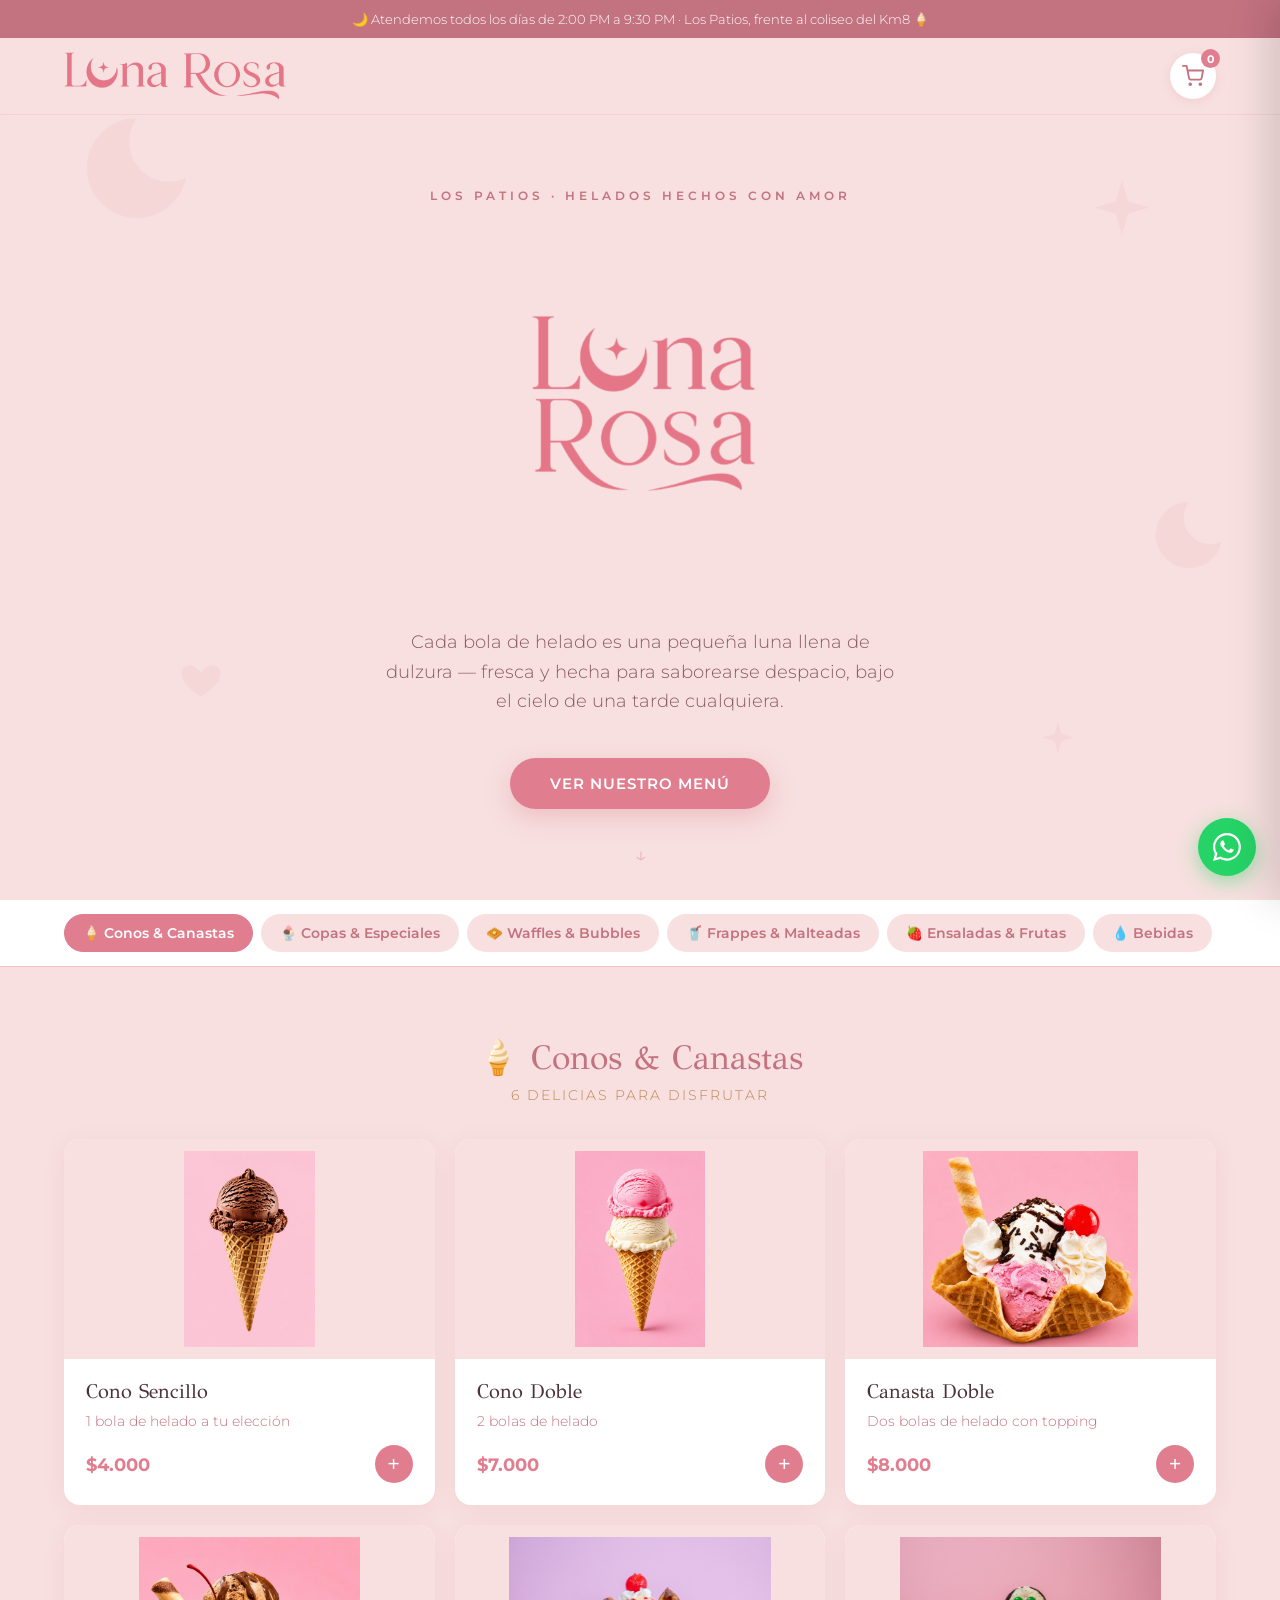
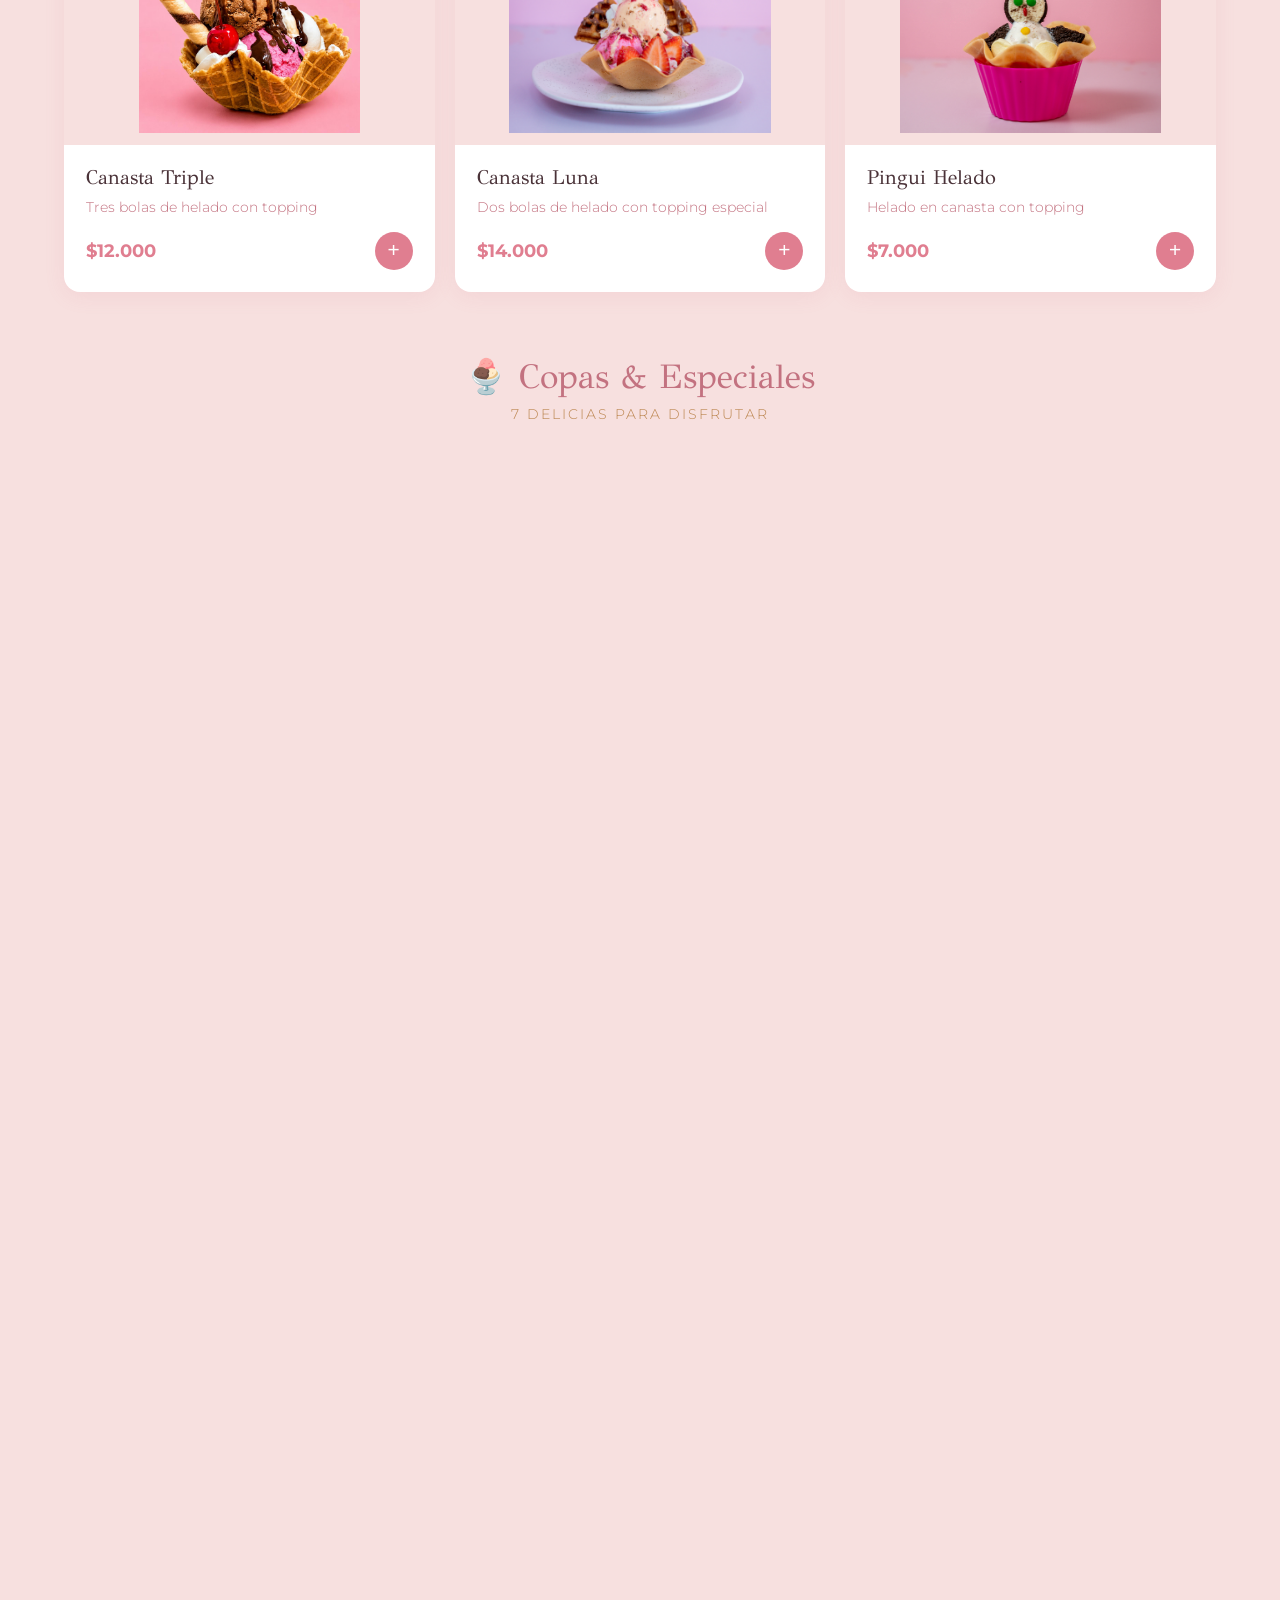
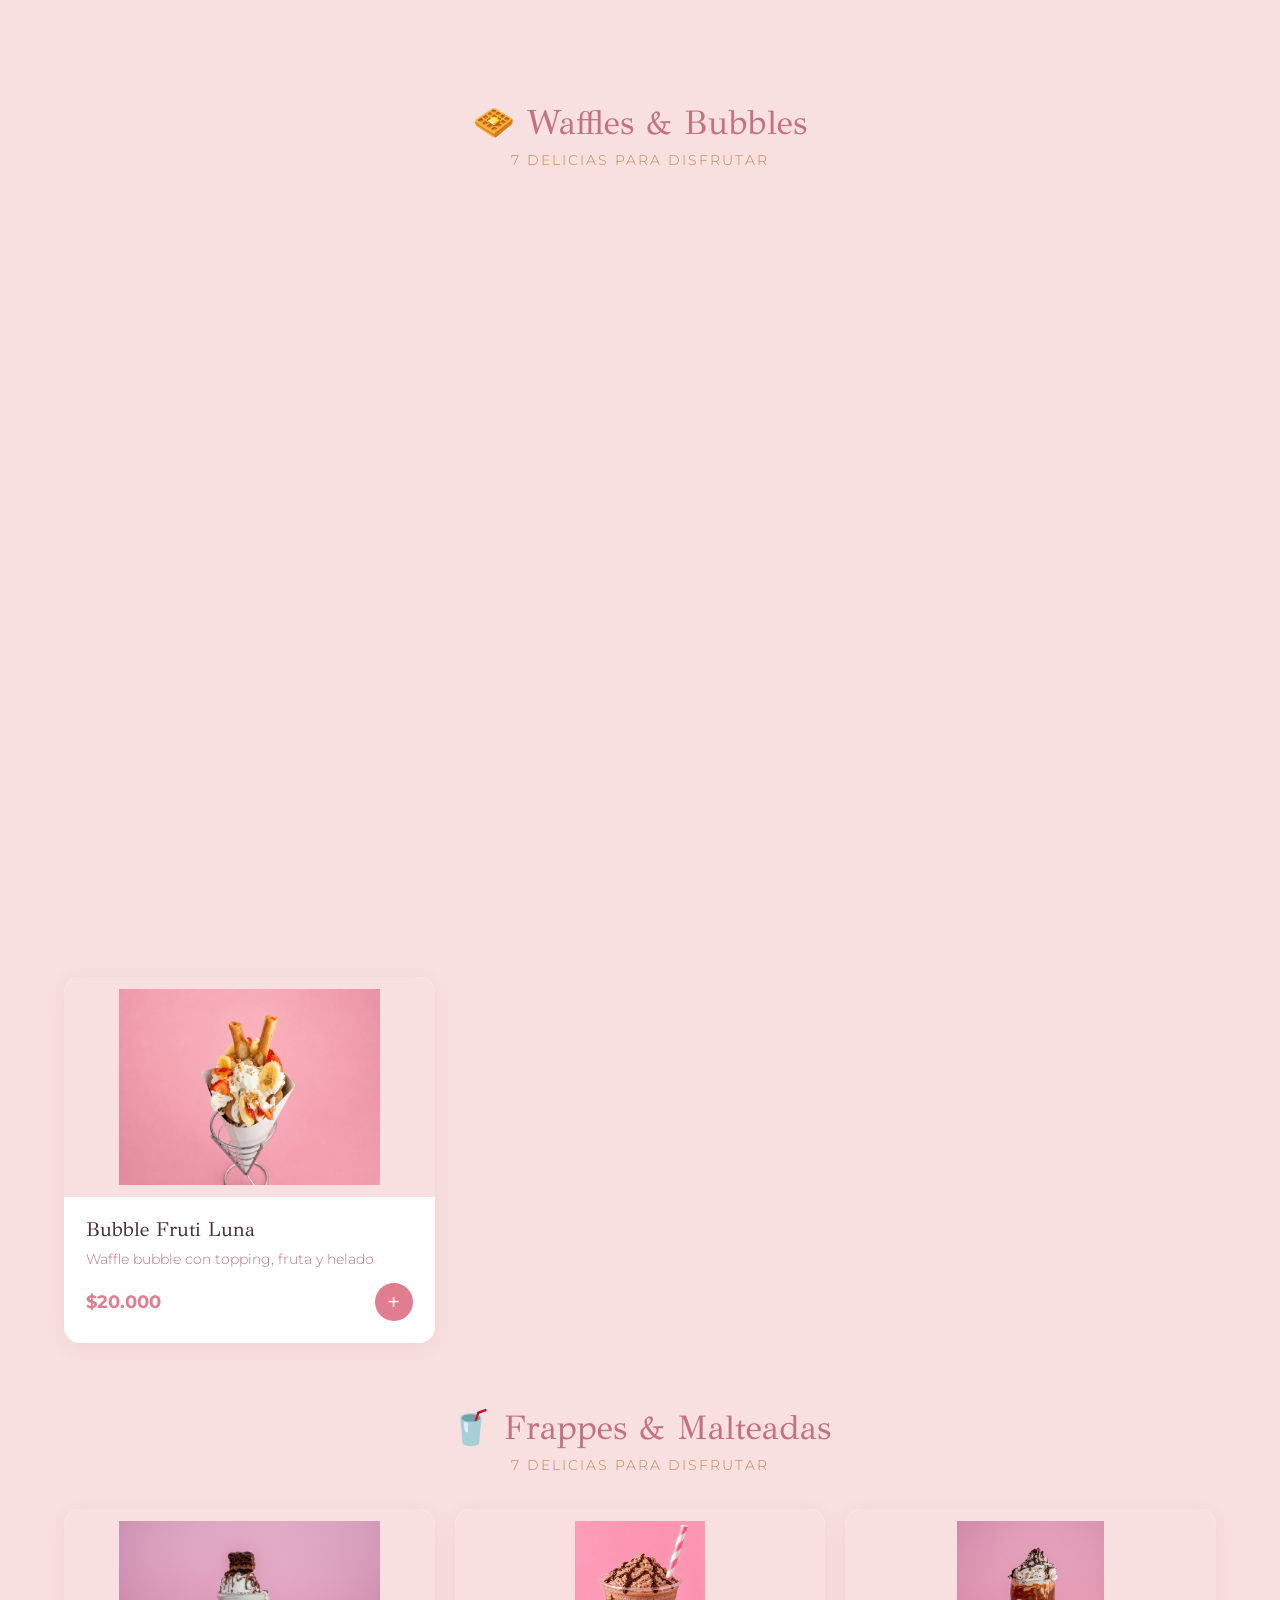
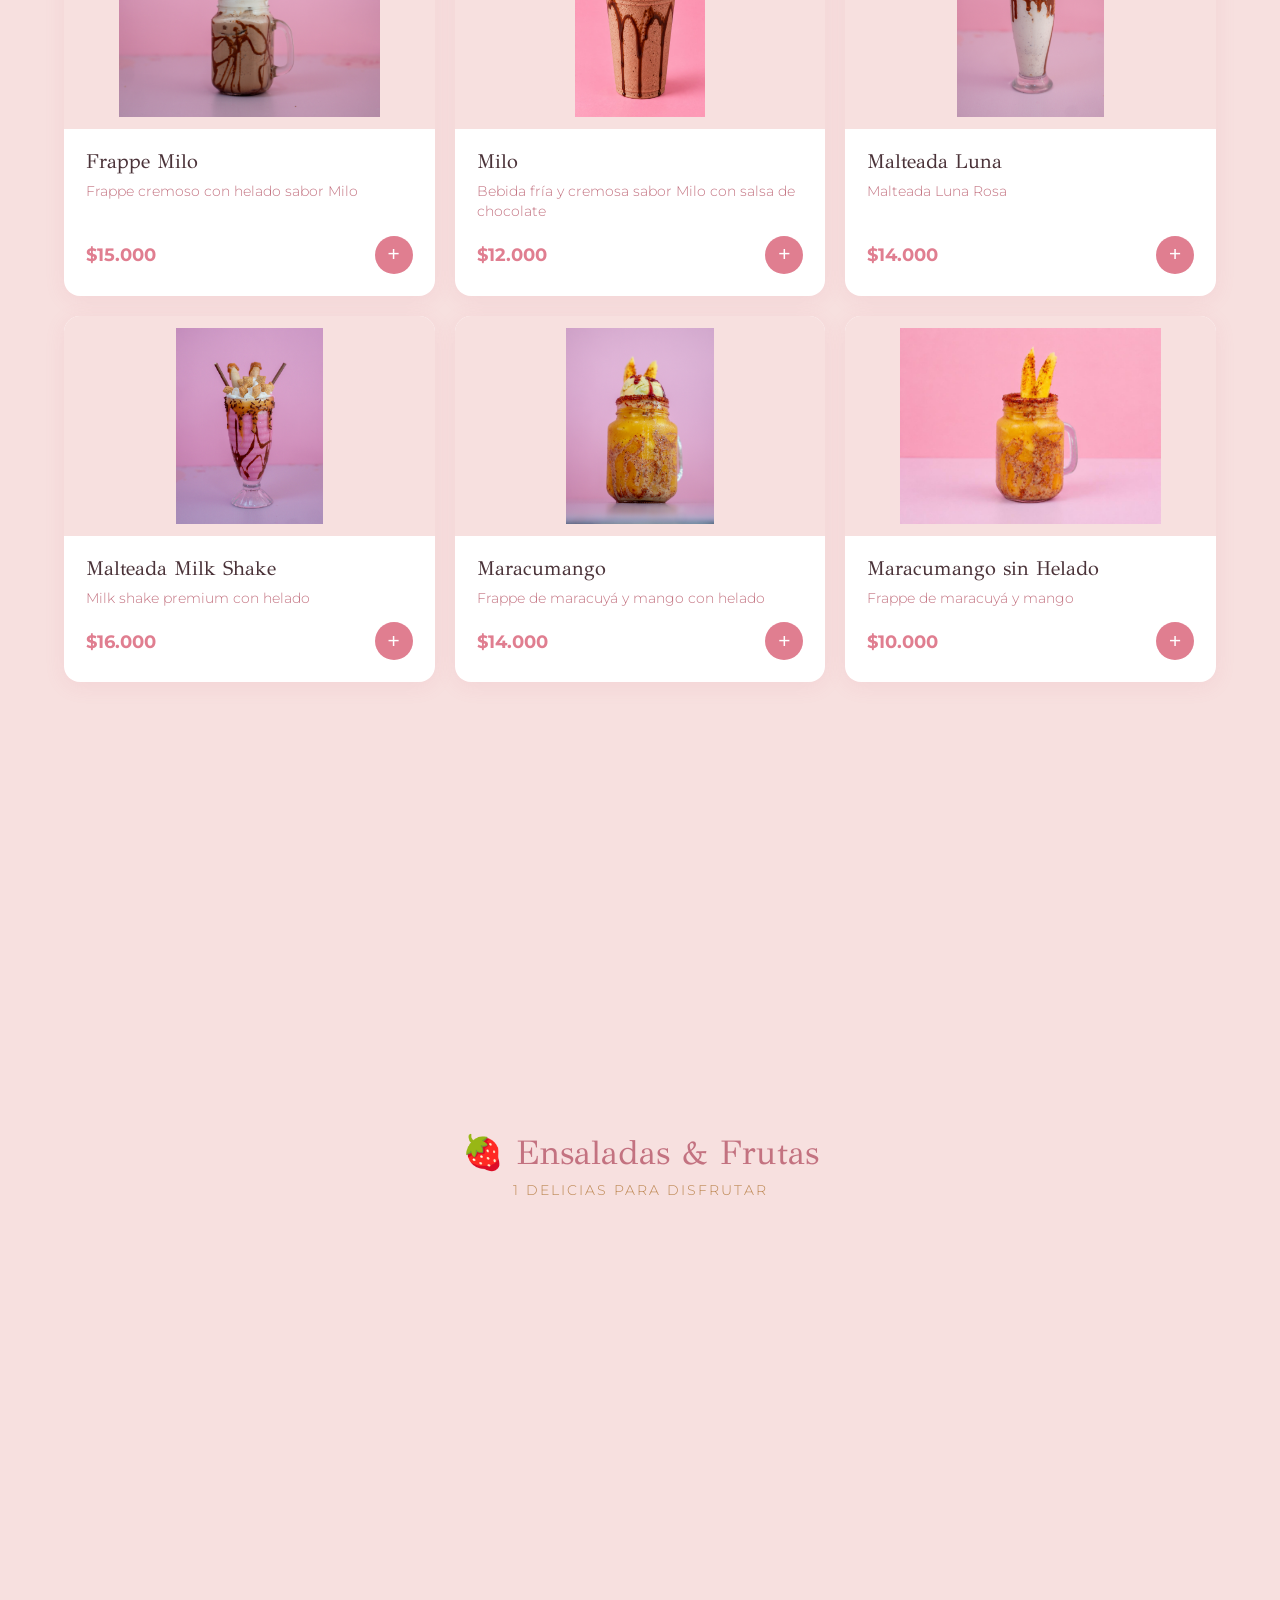
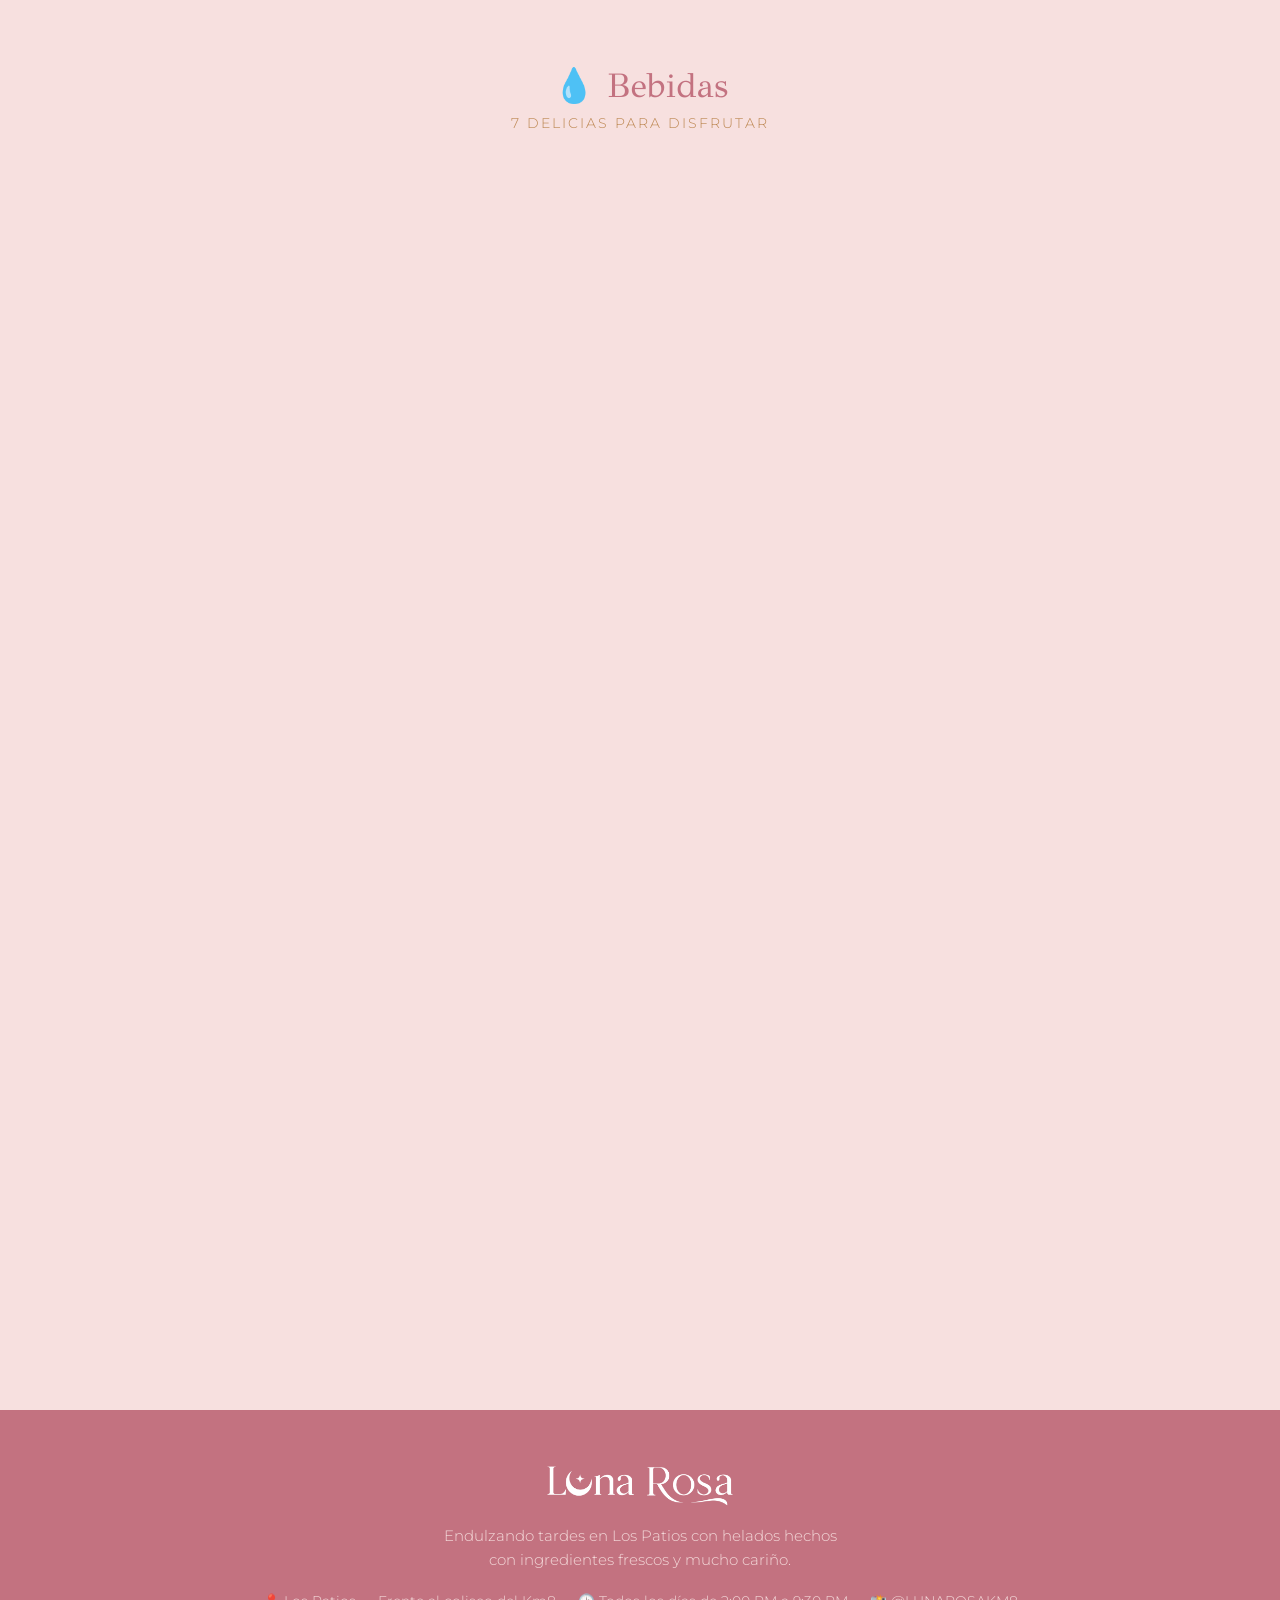
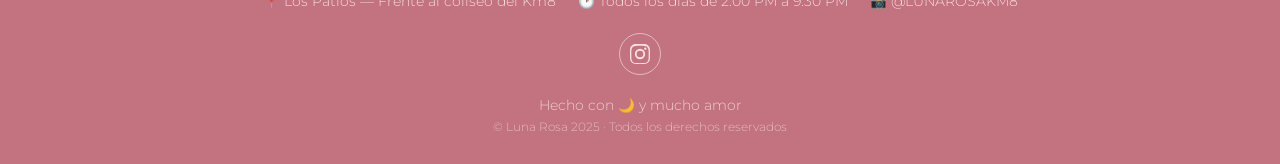
==== commit dbf47c14: "Etapa 3: pagina publica dinamica (menu desde datos, agotado, horario en hora de Colombia, bloqueo de" ====
--- a/index.html
+++ b/index.html
@@ -74,6 +74,7 @@
     display:flex; align-items:center; justify-content:center;
     text-align:center; padding:8px 14px;
   }
+  .top-banner .bt{ display:-webkit-box; -webkit-line-clamp:2; line-clamp:2; -webkit-box-orient:vertical; overflow:hidden; }
 
   /* ===== Header ===== */
   header{
@@ -234,6 +235,19 @@
     width:100%; height:100%; object-fit:contain; object-position:center; display:block;
   }
   .card-img-wrap.placeholder svg{ width:64px; height:64px; opacity:0.55; }
+  .card-img-wrap{ position:relative; }
+
+  /* Producto agotado: atenuado y con etiqueta, no se puede pedir */
+  .card.agotado .card-img-wrap, .card.agotado .card-body{ opacity:0.5; }
+  .card.agotado{ cursor:default; }
+  .agotado-tag{
+    position:absolute; top:12px; left:12px; z-index:1;
+    background:var(--rosa-oscuro); color:#fff; font-family:var(--font-body);
+    font-weight:600; font-size:0.72rem; letter-spacing:1px; text-transform:uppercase;
+    padding:5px 12px; border-radius:100px;
+  }
+  .add-btn:disabled{ background:var(--rosa-medio); cursor:not-allowed; transform:none; }
+  .menu-cargando{ text-align:center; color:var(--rosa-oscuro); padding:40px 0; font-size:0.95rem; }
 
   .card-body{
     padding:20px 22px 22px; flex:1;
@@ -328,6 +342,12 @@
   }
   .whatsapp-order-btn:hover{ background:var(--rosa-oscuro); transform:translateY(-2px); }
   .whatsapp-order-btn:disabled{ opacity:0.5; cursor:not-allowed; transform:none; }
+  .cart-aviso, .cart-nota{
+    margin-bottom:14px; padding:10px 14px; border-radius:12px; text-align:center;
+    background:var(--rosa-claro); border:1px solid var(--rosa-medio);
+    color:var(--rosa-oscuro); font-size:0.85rem; line-height:1.5;
+  }
+  .cart-aviso[hidden], .cart-nota[hidden]{ display:none; }
 
   @media (max-width:640px){
     .cart-panel{
@@ -408,6 +428,7 @@
     font-size:0.95rem; cursor:pointer; transition:background 0.2s, transform 0.2s;
   }
   .modal-add-btn:hover{ background:var(--rosa-oscuro); transform:translateY(-2px); }
+  .modal-add-btn:disabled{ background:var(--rosa-medio); cursor:not-allowed; transform:none; }
 
   @media (max-width:640px){
     .product-modal{ width:95%; max-width:95vw; }
@@ -471,7 +492,7 @@
 </svg>
 
 <!-- ===== BANNER DE HORARIO ===== -->
-<div class="top-banner">🌙 Atendemos todos los días de 2:00 PM a 9:30 PM · Los Patios, frente al coliseo del Km8 🍦</div>
+<div class="top-banner"><span class="bt" id="bannerTexto">🌙 Atendemos todos los días de 2:00 PM a 9:30 PM · Los Patios, frente al coliseo del Km8 🍦</span></div>
 
 <!-- ===== HEADER ===== -->
 <header>
@@ -519,14 +540,7 @@
 
 <!-- ===== MENÚ ===== -->
 <div class="cat-nav" id="catNav">
-  <div class="cat-nav-inner" id="catNavInner">
-    <button class="cat-pill active" data-cat="conos">🍦 Conos &amp; Canastas</button>
-    <button class="cat-pill" data-cat="copas">🍨 Copas &amp; Especiales</button>
-    <button class="cat-pill" data-cat="waffles">🧇 Waffles &amp; Bubbles</button>
-    <button class="cat-pill" data-cat="frappes">🥤 Frappes &amp; Malteadas</button>
-    <button class="cat-pill" data-cat="frutas">🍓 Ensaladas &amp; Frutas</button>
-    <button class="cat-pill" data-cat="bebidas">💧 Bebidas</button>
-  </div>
+  <div class="cat-nav-inner" id="catNavInner"><!-- las categorías se pintan desde los datos --></div>
 </div>
 
 <main id="menu" class="menu-section">
@@ -546,6 +560,8 @@
       <span>Total</span>
       <span id="cartTotal">$0</span>
     </div>
+    <div class="cart-nota" id="cartNota" hidden></div>
+    <div class="cart-aviso" id="cartAviso" hidden></div>
     <button class="whatsapp-order-btn" id="whatsappBtn" disabled>
       Pedir por WhatsApp 🛵
     </button>
@@ -577,7 +593,7 @@
   <p class="tagline">Endulzando tardes en Los Patios con helados hechos con ingredientes frescos y mucho cariño.</p>
   <div class="footer-info">
     <span>📍 Los Patios — Frente al coliseo del Km8</span>
-    <span>🕑 Todos los días de 2:00 PM a 9:30 PM</span>
+    <span id="footerHorario">🕑 Todos los días de 2:00 PM a 9:30 PM</span>
     <a href="https://instagram.com/lunarosakm8" target="_blank" rel="noopener">📸 @LUNAROSAKM8</a>
   </div>
   <a href="https://instagram.com/lunarosakm8" target="_blank" rel="noopener" class="footer-social" aria-label="Instagram">
@@ -587,101 +603,84 @@
   <p class="footer-copy">© Luna Rosa 2025 · Todos los derechos reservados</p>
 </footer>
 
+<script src="config.js"></script>
+<script src="menu-embebido.js"></script>
+<script src="menu-datos.js"></script>
 <script>
 (function(){
   "use strict";
 
   /* ===== DATA ===== */
-  const productos = [
-    { id: 1, nombre: "Cono Sencillo", desc: "1 bola de helado a tu elección", precio: 4000, cat: "conos", img: "Nuevas imagenes/Cono sencillo.jpeg" },
-    { id: 2, nombre: "Cono Doble", desc: "2 bolas de helado", precio: 7000, cat: "conos", img: "Nuevas imagenes/Cono doble.jpeg" },
-    { id: 3, nombre: "Canasta Doble", desc: "Dos bolas de helado con topping", precio: 8000, cat: "conos", img: "Nuevas imagenes/Canasta doble.jpeg" },
-    { id: 4, nombre: "Canasta Triple", desc: "Tres bolas de helado con topping", precio: 12000, cat: "conos", img: "Nuevas imagenes/Canasta triple.jpeg" },
-    { id: 5, nombre: "Canasta Luna", desc: "Dos bolas de helado con topping especial", precio: 14000, cat: "conos", img: "CANASTA ESPECIAL/DSC09919.jpg" },
-    { id: 6, nombre: "Pingui Helado", desc: "Helado en canasta con topping", precio: 7000, cat: "conos", img: "PINGUINO/DSC00031.jpg" },
-
-    { id: 7, nombre: "Copa Fresa", desc: "Helado con fresas frescas", precio: 14000, cat: "copas", img: "COPA FRESA CON QUESO/DSC09882.jpg" },
-    { id: 8, nombre: "Copa Choco Brownie", desc: "Tres bolas de helado con topping de brownie", precio: 13000, cat: "copas", img: "COPA BROWNIE/DSC09843.jpg" },
-    { id: 9, nombre: "Copa Cítrica", desc: "Helado con topping cítrico fresco", precio: 14000, cat: "copas", img: "COPA CITRICA/DSC09956.jpg" },
-    { id: 10, nombre: "Araña", desc: "Helado a tu elección con topping especial", precio: 9000, cat: "copas", img: "ARAÑA/DSC00098.jpg" },
-    { id: 11, nombre: "Bolw Luna Cream", desc: "Helado cremoso para disfrutar a cucharadas", precio: 18000, cat: "copas", img: "CUCHAREABLE/DSC00067.jpg" },
-    { id: 12, nombre: "Banana Cream", desc: "Banana fresca con helado", precio: 16000, cat: "copas", img: "BANANA SPLITT/DSC09822.jpg" },
-    { id: 35, nombre: "Brownie con Helado", desc: "Brownie de chocolate tibio con una bola de helado encima y salsa de chocolate — el equilibrio perfecto entre caliente y frío", precio: 10000, cat: "copas", img: "Nuevas imagenes/Brownie Con Helado.jpeg" },
-
-    { id: 13, nombre: "Luna Mariposa", desc: "Waffles con helado y topping", precio: 11000, cat: "waffles", img: "MARIPOSA/DSC00005.jpg" },
-    { id: 14, nombre: "Waffle Fruti Luna", desc: "Waffle con topping y helado frutal", precio: 18000, cat: "waffles", img: "WAFFLE FRUTAL/DSC00119.jpg" },
-    { id: 15, nombre: "Waffle Choco Cream", desc: "Waffle con topping de chocolate y helado", precio: 20000, cat: "waffles", img: "WAFFLE DULCE/DSC00357.jpg" },
-    { id: 16, nombre: "Waffle Solo Topping", desc: "Waffle con topping dulce, sin helado", precio: 18000, cat: "waffles", img: "Nuevas imagenes/Waffle solo topping.jpeg" },
-    { id: 17, nombre: "Bubble Dulce Explosión", desc: "Waffle bubble con topping dulce", precio: 20000, cat: "waffles", img: "BUBLE WAFFLE BISCOLATA/DSC00297.jpg" },
-    { id: 18, nombre: "Bubble sin Helado", desc: "Bubble waffle con topping, sin helado", precio: 18000, cat: "waffles", img: "Nuevas imagenes/Bubble sin Helado.jpeg" },
-    { id: 19, nombre: "Bubble Fruti Luna", desc: "Waffle bubble con topping, fruta y helado", precio: 20000, cat: "waffles", img: "WAFFLE CHOCOLATE FRUTAL/DSC00422.png" },
-
-    { id: 21, nombre: "Frappe Milo", desc: "Frappe cremoso con helado sabor Milo", precio: 15000, cat: "frappes", img: "FRAPPE DE MILO/DSC00248.jpg" },
-    { id: 36, nombre: "Milo", desc: "Bebida fría y cremosa sabor Milo con salsa de chocolate", precio: 12000, cat: "frappes", img: "Nuevas imagenes/Milo.jpeg" },
-    { id: 22, nombre: "Malteada Luna", desc: "Malteada Luna Rosa", precio: 14000, cat: "frappes", img: "MALTEADA SENCILLA/DSC00149.jpg" },
-    { id: 23, nombre: "Malteada Milk Shake", desc: "Milk shake premium con helado", precio: 16000, cat: "frappes", img: "MILL SHAKE/DSC00177.jpg" },
-    { id: 24, nombre: "Maracumango", desc: "Frappe de maracuyá y mango con helado", precio: 14000, cat: "frappes", img: "MARACUMANGO/DSC00321.jpg" },
-    { id: 25, nombre: "Maracumango sin Helado", desc: "Frappe de maracuyá y mango", precio: 10000, cat: "frappes", img: "Nuevas imagenes/Maracumango sin Helado.jpeg" },
-    { id: 26, nombre: "Fresada", desc: "Bebida de fresa fresca con helado", precio: 14000, cat: "frappes", img: "FRESADA/DSC00450.png" },
-
-    { id: 27, nombre: "Ensalada de Frutas Personal", desc: "Fruta a elección con topping especial", precio: 13000, cat: "frutas", img: "ENSALADA DE FRUTAS PERSONAL/DSC09782.png" },
-
-    { id: 28, nombre: "Agua Pura", desc: "Agua fría", precio: 2000, cat: "bebidas", img: "Bebidas/Agua pura.jpeg" },
-    { id: 29, nombre: "Sodas", desc: "Gaseosa a elección", precio: 10000, cat: "bebidas", img: "Nuevas imagenes/Sodas.jpeg" },
-    { id: 30, nombre: "Agua Cristal", desc: "Agua embotellada, fría y refrescante", precio: 2500, cat: "bebidas", img: "Bebidas/Agua cristal.jpg" },
-    { id: 31, nombre: "Agua Cristal Grande", desc: "Botella grande, ideal para compartir", precio: 3000, cat: "bebidas", img: "Bebidas/Agua cristal grande.jpg" },
-    { id: 32, nombre: "Soda Bretaña", desc: "Bebida con gas, sabor clásico", precio: 4000, cat: "bebidas", img: "Bebidas/Soda bretaña.webp" },
-    { id: 33, nombre: "Ginger", desc: "Refrescante sabor a jengibre", precio: 3500, cat: "bebidas", img: "Bebidas/Ginger.webp" },
-    { id: 34, nombre: "Agua Cielo con Gas", desc: "Agua con gas, fría y burbujeante", precio: 2500, cat: "bebidas", img: "Bebidas/Agua cielo con gas.png" },
-  ];
-
-  const categorias = [
-    { key:"conos", label:"🍦 Conos &amp; Canastas" },
-    { key:"copas", label:"🍨 Copas &amp; Especiales" },
-    { key:"waffles", label:"🧇 Waffles &amp; Bubbles" },
-    { key:"frappes", label:"🥤 Frappes &amp; Malteadas" },
-    { key:"frutas", label:"🍓 Ensaladas &amp; Frutas" },
-    { key:"bebidas", label:"💧 Bebidas" },
-  ];
+  /* El menú, los horarios y la configuración llegan de Supabase (menu-datos.js).
+     Sin conexión, o con Supabase sin configurar, se usa la última copia guardada
+     en el navegador y, como último recurso, el menú embebido. */
+  let categorias = [];
+  let productos = [];
+  let horarios = [];
+  let config = { horario_activo:false, cerrado_temporalmente:false, mensaje_cierre:null };
+  let datosJSON = "";
 
   const WHATSAPP_NUMBER = "573205589191";
-  const RECURSOS_PATH = "Recursos/";
+  const REFRESCO_MS = 60000;
+  const DIRECCION_BANNER = "Los Patios, frente al coliseo del Km8";
 
   /* ===== STATE ===== */
   const cart = {}; // { id: qty }
+  let ultimaCarga = 0;
 
   /* ===== HELPERS ===== */
   function formatCOP(n){
     return "$" + Math.round(n).toString().replace(/\B(?=(\d{3})+(?!\d))/g, ".");
   }
 
+  function esc(t){
+    return String(t == null ? "" : t)
+      .replace(/&/g, "&amp;").replace(/</g, "&lt;").replace(/>/g, "&gt;")
+      .replace(/"/g, "&quot;").replace(/'/g, "&#39;");
+  }
+
   function placeholderSVG(){
     return '<svg viewBox="0 0 24 24" fill="#e07e90"><path d="M12 2a10 10 0 1 0 9.8 12 8 8 0 0 1-9.8-12z"/></svg>';
   }
 
+  /* imagen_url puede ser relativa (del repo, "Recursos/...") o absoluta (Storage) */
   function imgSrc(prod){
-    return prod.img ? RECURSOS_PATH + prod.img : null;
+    return prod.imagen_url ? String(prod.imagen_url) : null;
+  }
+
+  function prodPorId(id){
+    return productos.find(p => p.id === Number(id));
   }
 
   /* Fallback de imagen: se hace vía DOM (no como HTML embebido en un atributo)
      para evitar que las comillas del SVG rompan el parseo del onerror="..." */
   window.lrImgFallback = function(imgEl, cls){
     if (!imgEl || !imgEl.parentNode) return;
+    const tag = imgEl.querySelector ? imgEl.querySelector(".agotado-tag") : null;
     const div = document.createElement('div');
     div.className = cls;
     div.innerHTML = placeholderSVG();
+    if (tag) div.prepend(tag.cloneNode(true));
     imgEl.replaceWith(div);
   };
 
   /* ===== RENDER MENU ===== */
   const menuContainer = document.getElementById("menuContainer");
+  const catNavInner = document.getElementById("catNavInner");
+
+  function productosDe(catId){
+    return productos.filter(p => p.categoria_id === catId);
+  }
 
   function renderMenu(){
-    menuContainer.innerHTML = categorias.map(cat => {
-      const items = productos.filter(p => p.cat === cat.key);
+    /* una categoría sin productos no se muestra */
+    const cats = categorias.filter(c => productosDe(c.id).length > 0);
+
+    menuContainer.innerHTML = cats.map(cat => {
+      const items = productosDe(cat.id);
       return `
-        <section class="cat-block" id="cat-${cat.key}">
-          <h2 class="cat-title">${cat.label}</h2>
+        <section class="cat-block" id="cat-${cat.id}">
+          <h2 class="cat-title">${esc(cat.nombre)}</h2>
           <p class="cat-sub">${items.length} delicias para disfrutar</p>
           <div class="grid">
             ${items.map(cardHTML).join("")}
@@ -689,20 +688,26 @@
         </section>
       `;
     }).join("");
+
+    catNavInner.innerHTML = cats.map((cat, i) =>
+      `<button class="cat-pill${i === 0 ? " active" : ""}" data-cat="${cat.id}">${esc(cat.nombre)}</button>`
+    ).join("");
   }
 
   function cardHTML(prod){
+    const agotado = prod.disponible === false;
+    const tag = agotado ? '<span class="agotado-tag">Agotado</span>' : "";
     const src = imgSrc(prod);
     const imgBlock = src
-      ? `<div class="card-img-wrap"><img class="card-img" src="${src}" alt="${prod.nombre}" loading="lazy" onerror="window.lrImgFallback(this.parentElement,'card-img-wrap placeholder')"></div>`
-      : `<div class="card-img-wrap placeholder">${placeholderSVG()}</div>`;
+      ? `<div class="card-img-wrap">${tag}<img class="card-img" src="${esc(src)}" alt="${esc(prod.nombre)}" loading="lazy" onerror="window.lrImgFallback(this.parentElement,'card-img-wrap placeholder')"></div>`
+      : `<div class="card-img-wrap placeholder">${tag}${placeholderSVG()}</div>`;
 
     return `
-      <article class="card" data-id="${prod.id}">
+      <article class="card${agotado ? " agotado" : ""}" data-id="${prod.id}">
         ${imgBlock}
         <div class="card-body">
-          <h3>${prod.nombre}</h3>
-          <p>${prod.desc}</p>
+          <h3>${esc(prod.nombre)}</h3>
+          <p>${esc(prod.descripcion)}</p>
           <div class="card-footer">
             <span class="price">${formatCOP(prod.precio)}</span>
             <div class="card-action" data-id="${prod.id}"></div>
@@ -716,6 +721,11 @@
     document.querySelectorAll(".card-action").forEach(el => {
       const id = Number(el.dataset.id);
       const qty = cart[id] || 0;
+      const prod = prodPorId(id);
+      if (prod && prod.disponible === false){
+        el.innerHTML = `<button class="add-btn" disabled aria-label="Agotado">+</button>`;
+        return;
+      }
       el.innerHTML = qty === 0
         ? `<button class="add-btn" data-id="${id}">+</button>`
         : `<div class="qty-control">
@@ -738,6 +748,8 @@
   });
 
   function changeQty(id, delta){
+    const prod = prodPorId(id);
+    if (delta > 0 && (!prod || prod.disponible === false)) return;
     const current = cart[id] || 0;
     const next = Math.max(0, current + delta);
     if (next === 0) delete cart[id];
@@ -781,6 +793,7 @@
     lockScroll();
   }
   function closeCart(){
+    cartNota.hidden = true;
     cartPanel.classList.remove("open");
     overlay.classList.remove("open");
     unlockScroll();
@@ -789,7 +802,18 @@
   document.getElementById("cartClose").addEventListener("click", closeCart);
   overlay.addEventListener("click", closeCart);
 
+  /* Quita del carrito lo que ya no existe o quedó agotado. Devuelve cuántos quitó. */
+  function podarCarrito(){
+    let quitados = 0;
+    Object.keys(cart).forEach(id => {
+      const prod = prodPorId(id);
+      if (!prod || prod.disponible === false){ delete cart[id]; quitados++; }
+    });
+    return quitados;
+  }
+
   function renderCart(){
+    podarCarrito();
     const ids = Object.keys(cart);
     if (ids.length === 0){
       cartItemsEl.innerHTML = `
@@ -798,26 +822,26 @@
           <p>Tu carrito está vacío.<br>¡Elige algo dulce! 🍦</p>
         </div>`;
       cartTotalEl.textContent = formatCOP(0);
-      whatsappBtn.disabled = true;
+      actualizarBotonPedido();
       return;
     }
 
     let total = 0;
     cartItemsEl.innerHTML = ids.map(id => {
-      const prod = productos.find(p => p.id === Number(id));
+      const prod = prodPorId(id);
       const qty = cart[id];
       const subtotal = prod.precio * qty;
       total += subtotal;
       const src = imgSrc(prod);
       const thumb = src
-        ? `<img src="${src}" alt="${prod.nombre}" onerror="window.lrImgFallback(this,'ci-placeholder')">`
+        ? `<img src="${esc(src)}" alt="${esc(prod.nombre)}" onerror="window.lrImgFallback(this,'ci-placeholder')">`
         : `<div class="ci-placeholder">${placeholderSVG()}</div>`;
 
       return `
         <div class="cart-item" data-id="${prod.id}">
           ${thumb}
           <div class="ci-info">
-            <h4>${prod.nombre}</h4>
+            <h4>${esc(prod.nombre)}</h4>
             <div class="ci-sub">${formatCOP(prod.precio)} c/u · Subtotal ${formatCOP(subtotal)}</div>
             <div class="ci-controls">
               <button class="ci-minus" data-id="${prod.id}">−</button>
@@ -831,7 +855,7 @@
     }).join("");
 
     cartTotalEl.textContent = formatCOP(total);
-    whatsappBtn.disabled = false;
+    actualizarBotonPedido();
   }
 
   cartItemsEl.addEventListener("click", (e) => {
@@ -850,12 +874,14 @@
 
   /* ===== WHATSAPP ===== */
   whatsappBtn.addEventListener("click", () => {
+    if (estadoLocal().cerrado) return;
+    podarCarrito();
     const ids = Object.keys(cart);
     if (ids.length === 0) return;
 
     let total = 0;
     const lineas = ids.map(id => {
-      const prod = productos.find(p => p.id === Number(id));
+      const prod = prodPorId(id);
       const qty = cart[id];
       const subtotal = prod.precio * qty;
       total += subtotal;
@@ -886,23 +912,29 @@
   function modalCardHTML(prod){
     const src = imgSrc(prod);
     const imgBlock = src
-      ? `<div class="modal-img-wrap"><img class="modal-img" src="${src}" alt="${prod.nombre}" onerror="window.lrImgFallback(this.parentElement,'modal-img-wrap placeholder')"></div>`
+      ? `<div class="modal-img-wrap"><img class="modal-img" src="${esc(src)}" alt="${esc(prod.nombre)}" onerror="window.lrImgFallback(this.parentElement,'modal-img-wrap placeholder')"></div>`
       : `<div class="modal-img-wrap placeholder">${placeholderSVG()}</div>`;
 
-    return `
-      ${imgBlock}
-      <div class="modal-body">
-        <h3>${prod.nombre}</h3>
-        <p class="modal-desc">${prod.desc}</p>
-        <span class="modal-price">${formatCOP(prod.precio)}</span>
-        <div class="modal-actions">
+    const acciones = prod.disponible === false
+      ? `<div class="modal-actions">
+          <button class="modal-add-btn" disabled>Agotado</button>
+        </div>`
+      : `<div class="modal-actions">
           <div class="modal-qty">
             <button id="modalQtyMinus">−</button>
             <span id="modalQtyValue">${modalQty}</span>
             <button id="modalQtyPlus">+</button>
           </div>
           <button class="modal-add-btn" id="modalAddBtn">Agregar al carrito</button>
-        </div>
+        </div>`;
+
+    return `
+      ${imgBlock}
+      <div class="modal-body">
+        <h3>${esc(prod.nombre)}</h3>
+        <p class="modal-desc">${esc(prod.descripcion)}</p>
+        <span class="modal-price">${formatCOP(prod.precio)}</span>
+        ${acciones}
       </div>
     `;
   }
@@ -913,27 +945,32 @@
   }
 
   function openModal(id){
-    const prod = productos.find(p => p.id === id);
+    const prod = prodPorId(id);
     if (!prod) return;
     modalProdId = id;
     modalQty = cart[id] || 1;
     modalContent.innerHTML = modalCardHTML(prod);
 
-    document.getElementById("modalQtyMinus").addEventListener("click", () => {
-      modalQty = Math.max(1, modalQty - 1);
-      renderModalQty();
-    });
-    document.getElementById("modalQtyPlus").addEventListener("click", () => {
-      modalQty += 1;
-      renderModalQty();
-    });
-    document.getElementById("modalAddBtn").addEventListener("click", () => {
-      cart[modalProdId] = modalQty;
-      renderCardActions();
-      renderCart();
-      updateBadge(true);
-      closeModal();
-    });
+    if (prod.disponible !== false){
+      document.getElementById("modalQtyMinus").addEventListener("click", () => {
+        modalQty = Math.max(1, modalQty - 1);
+        renderModalQty();
+      });
+      document.getElementById("modalQtyPlus").addEventListener("click", () => {
+        modalQty += 1;
+        renderModalQty();
+      });
+      document.getElementById("modalAddBtn").addEventListener("click", () => {
+        const actual = prodPorId(modalProdId);
+        if (actual && actual.disponible !== false){
+          cart[modalProdId] = modalQty;
+          renderCardActions();
+          renderCart();
+          updateBadge(true);
+        }
+        closeModal();
+      });
+    }
 
     productModal.classList.add("open");
     modalOverlay.classList.add("open");
@@ -968,23 +1005,162 @@
   });
 
   /* ===== CATEGORY NAV ===== */
-  const catPills = document.querySelectorAll(".cat-pill");
-  catPills.forEach(pill => {
-    pill.addEventListener("click", () => {
-      const target = document.getElementById("cat-" + pill.dataset.cat);
-      if (target) target.scrollIntoView({ behavior:"smooth", block:"start" });
+  catNavInner.addEventListener("click", (e) => {
+    const pill = e.target.closest(".cat-pill");
+    if (!pill) return;
+    const target = document.getElementById("cat-" + pill.dataset.cat);
+    if (target) target.scrollIntoView({ behavior:"smooth", block:"start" });
+  });
+
+  function setActivePill(catKey){
+    catNavInner.querySelectorAll(".cat-pill").forEach(p => p.classList.toggle("active", p.dataset.cat === catKey));
+  }
+
+  /* ===== HORARIOS (siempre en hora de Colombia) =====
+     Solo se usan si config.horario_activo es true. Un cierre menor o igual a la
+     apertura significa que el local cierra pasada la medianoche. */
+  const DIAS = ["domingo","lunes","martes","miércoles","jueves","viernes","sábado"];
+  const DIAS_CORTOS = ["Dom","Lun","Mar","Mié","Jue","Vie","Sáb"];
+  const DIA_POR_ABREV = { Sun:0, Mon:1, Tue:2, Wed:3, Thu:4, Fri:5, Sat:6 };
+
+  const bannerTexto = document.getElementById("bannerTexto");
+  const footerHorario = document.getElementById("footerHorario");
+  const cartAviso = document.getElementById("cartAviso");
+  const cartNota = document.getElementById("cartNota");
+  const BANNER_ORIGINAL = bannerTexto.textContent;
+  const FOOTER_ORIGINAL = footerHorario.textContent;
+  const BTN_TEXTO = whatsappBtn.textContent.trim();
+
+  let fmtBogota = null;
+  try{
+    fmtBogota = new Intl.DateTimeFormat("en-US", { timeZone:"America/Bogota", weekday:"short", hour:"2-digit", minute:"2-digit", hourCycle:"h23" });
+  }catch(e){}
+
+  function ahoraBogota(){
+    if (!fmtBogota){
+      /* respaldo: Colombia es UTC-5 todo el año, sin horario de verano */
+      const d = new Date(Date.now() - 5 * 3600 * 1000);
+      return { dia:d.getUTCDay(), min:d.getUTCHours() * 60 + d.getUTCMinutes() };
+    }
+    const o = {};
+    fmtBogota.formatToParts(new Date()).forEach(p => { o[p.type] = p.value; });
+    return { dia:DIA_POR_ABREV[o.weekday], min:(Number(o.hour) % 24) * 60 + Number(o.minute) };
+  }
+
+  function aMin(t){
+    const m = /^(\d{1,2}):(\d{2})/.exec(String(t == null ? "" : t));
+    return m ? Number(m[1]) * 60 + Number(m[2]) : null;
+  }
+
+  function fmtHora(t){
+    const m = aMin(t);
+    if (m === null) return "";
+    let h = Math.floor(m / 60);
+    const mm = m % 60;
+    const ap = h >= 12 ? "PM" : "AM";
+    h = h % 12 || 12;
+    return h + ":" + String(mm).padStart(2, "0") + " " + ap;
+  }
+
+  /* { abierto, cierra } si está abierto; { abierto:false, proxima } si no */
+  function estadoHorario(ahora){
+    const porDia = {};
+    horarios.forEach(h => { porDia[h.dia_semana] = h; });
+    const hoy = porDia[ahora.dia];
+    const ayer = porDia[(ahora.dia + 6) % 7];
+
+    /* el turno de ayer que cruzó la medianoche */
+    if (ayer && !ayer.cerrado){
+      const a = aMin(ayer.abre), c = aMin(ayer.cierra);
+      if (a !== null && c !== null && c <= a && ahora.min < c) return { abierto:true, cierra:ayer.cierra };
+    }
+    if (hoy && !hoy.cerrado){
+      const a = aMin(hoy.abre), c = aMin(hoy.cierra);
+      if (a !== null && c !== null){
+        if (c > a){
+          if (ahora.min >= a && ahora.min < c) return { abierto:true, cierra:hoy.cierra };
+        } else if (ahora.min >= a){
+          return { abierto:true, cierra:hoy.cierra };
+        }
+      }
+    }
+    for (let off = 0; off <= 7; off++){
+      const d = (ahora.dia + off) % 7;
+      const h = porDia[d];
+      if (!h || h.cerrado) continue;
+      const a = aMin(h.abre);
+      if (a === null) continue;
+      if (off === 0 && a <= ahora.min) continue;
+      return { abierto:false, proxima:{ off:off, dia:d, abre:h.abre } };
+    }
+    return { abierto:false, proxima:null };
+  }
+
+  function cuando(p){
+    const hora = "a las " + fmtHora(p.abre);
+    if (p.off === 0) return "hoy " + hora;
+    if (p.off === 1) return "mañana " + hora;
+    return "el " + DIAS[p.dia] + " " + hora;
+  }
+
+  /* Estado que usa toda la página. activo=false => nada aparece ni bloquea. */
+  function estadoLocal(){
+    if (!config.horario_activo || !horarios.length) return { activo:false, cerrado:false };
+    if (config.cerrado_temporalmente){
+      const msg = String(config.mensaje_cierre || "").trim() || "Cerrado temporalmente";
+      return { activo:true, cerrado:true, temporal:true, texto:msg, boton:"Cerrado temporalmente" };
+    }
+    const e = estadoHorario(ahoraBogota());
+    if (e.abierto) return { activo:true, cerrado:false, texto:"Abierto ahora · cierra a las " + fmtHora(e.cierra) };
+    const texto = "Cerrado" + (e.proxima ? " · abrimos " + cuando(e.proxima) : "");
+    return { activo:true, cerrado:true, texto:texto, boton:texto };
+  }
+
+  /* "Todos los días de 2:00 PM a 9:30 PM"  o  "Lun a Vie: ... · Sáb: ... · Dom: cerrado" */
+  function resumenSemana(){
+    const porDia = {};
+    horarios.forEach(h => { porDia[h.dia_semana] = h; });
+    const firma = (d) => {
+      const h = porDia[d];
+      return (!h || h.cerrado) ? "cerrado" : fmtHora(h.abre) + " a " + fmtHora(h.cierra);
+    };
+    const grupos = [];
+    [1,2,3,4,5,6,0].forEach(d => {
+      const f = firma(d), g = grupos[grupos.length - 1];
+      if (g && g.f === f) g.dias.push(d);
+      else grupos.push({ f:f, dias:[d] });
     });
-  });
-
-  function setActivePill(catKey){
-    catPills.forEach(p => p.classList.toggle("active", p.dataset.cat === catKey));
-  }
-
-  /* ===== INIT ===== */
-  renderMenu();
-  renderCardActions();
-  renderCart();
-
+    if (grupos.length === 1) return grupos[0].f === "cerrado" ? "Cerrado" : "Todos los días de " + grupos[0].f;
+    return grupos.map(g => {
+      const n = g.dias.length === 1
+        ? DIAS_CORTOS[g.dias[0]]
+        : DIAS_CORTOS[g.dias[0]] + " a " + DIAS_CORTOS[g.dias[g.dias.length - 1]];
+      return n + ": " + g.f;
+    }).join(" · ");
+  }
+
+  function actualizarBotonPedido(){
+    const e = estadoLocal();
+    whatsappBtn.disabled = Object.keys(cart).length === 0 || e.cerrado;
+    whatsappBtn.textContent = e.cerrado ? e.boton : BTN_TEXTO;
+  }
+
+  function aplicarHorario(){
+    const e = estadoLocal();
+    if (!e.activo){
+      bannerTexto.textContent = BANNER_ORIGINAL;
+      footerHorario.textContent = FOOTER_ORIGINAL;
+      cartAviso.hidden = true;
+    } else {
+      bannerTexto.textContent = "🌙 " + e.texto + (e.temporal ? "" : " · " + DIRECCION_BANNER + " 🍦");
+      footerHorario.textContent = "🕑 " + resumenSemana();
+      cartAviso.textContent = !e.cerrado ? "" : e.temporal ? e.texto : "Por ahora estamos cerrados. Podrás enviar tu pedido cuando abramos.";
+      cartAviso.hidden = !e.cerrado;
+    }
+    actualizarBotonPedido();
+  }
+
+  /* ===== OBSERVERS ===== */
   /* Fade-in de cards con IntersectionObserver */
   const cardObserver = new IntersectionObserver((entries) => {
     entries.forEach((entry, i) => {
@@ -995,10 +1171,8 @@
       }
     });
   }, { threshold:0.15 });
-  document.querySelectorAll(".card").forEach(c => cardObserver.observe(c));
 
   /* Sección activa en nav de categorías */
-  const catSections = document.querySelectorAll(".cat-block");
   const sectionObserver = new IntersectionObserver((entries) => {
     entries.forEach(entry => {
       if (entry.isIntersecting){
@@ -1006,7 +1180,83 @@
       }
     });
   }, { threshold:0.3, rootMargin:"-160px 0px -60% 0px" });
-  catSections.forEach(s => sectionObserver.observe(s));
+
+  function observarMenu(mostrarYa){
+    cardObserver.disconnect();
+    sectionObserver.disconnect();
+    document.querySelectorAll(".card").forEach(c => {
+      if (mostrarYa) c.classList.add("visible");
+      else cardObserver.observe(c);
+    });
+    document.querySelectorAll(".cat-block").forEach(s => sectionObserver.observe(s));
+  }
+
+  /* ===== CARGA DE DATOS ===== */
+  function aplicarDatos(d){
+    const json = JSON.stringify(d);
+    if (json === datosJSON) return;           // nada cambió: no se vuelve a pintar
+    const primera = datosJSON === "";
+    datosJSON = json;
+
+    categorias = d.categorias.slice().sort((a, b) => (a.orden - b.orden) || (a.id - b.id));
+    productos = d.productos.slice().sort((a, b) => (a.orden - b.orden) || (a.id - b.id));
+    horarios = d.horarios;
+    config = d.configuracion;
+
+    const quitados = podarCarrito();
+    renderMenu();
+    renderCardActions();
+    renderCart();
+    updateBadge(false);
+    observarMenu(!primera);
+    aplicarHorario();
+
+    if (quitados > 0){
+      cartNota.textContent = "Quitamos de tu pedido productos que ya no están disponibles.";
+      cartNota.hidden = false;
+    }
+  }
+
+  const DATOS = window.LR_DATOS;
+  let cargando = false;
+
+  function usarRespaldo(){
+    if (datosJSON !== "") return;
+    const d = (DATOS && DATOS.embebido()) || window.LR_MENU_EMBEBIDO;
+    if (d) aplicarDatos(d);
+    else menuContainer.innerHTML = '<p class="menu-cargando">No pudimos cargar el menú. Escríbenos por WhatsApp 🌙</p>';
+  }
+
+  function refrescar(){
+    if (cargando || !DATOS || !DATOS.configurado) return;
+    cargando = true;
+    DATOS.desdeRed()
+      .then(aplicarDatos)
+      .catch(usarRespaldo)
+      .then(() => { cargando = false; ultimaCarga = Date.now(); });
+  }
+
+  function arrancar(){
+    if (!DATOS || !DATOS.configurado){          // sin Supabase: menú embebido, cero peticiones
+      usarRespaldo();
+      return;
+    }
+    const copia = DATOS.cache();
+    if (copia) aplicarDatos(copia);
+    else menuContainer.innerHTML = '<p class="menu-cargando">Cargando menú…</p>';
+    refrescar();
+  }
+
+  /* ===== INIT ===== */
+  renderCart();
+  arrancar();
+
+  /* Al volver a la pestaña, si pasó más de 60 s, se refresca */
+  document.addEventListener("visibilitychange", () => {
+    if (document.visibilityState === "visible" && Date.now() - ultimaCarga > REFRESCO_MS) refrescar();
+  });
+  /* El estado abierto/cerrado se recalcula solo con el paso del tiempo */
+  setInterval(aplicarHorario, 30000);
 
   /* Cursor personalizado (desktop) */
   const cursorMoon = document.getElementById("cursorMoon");
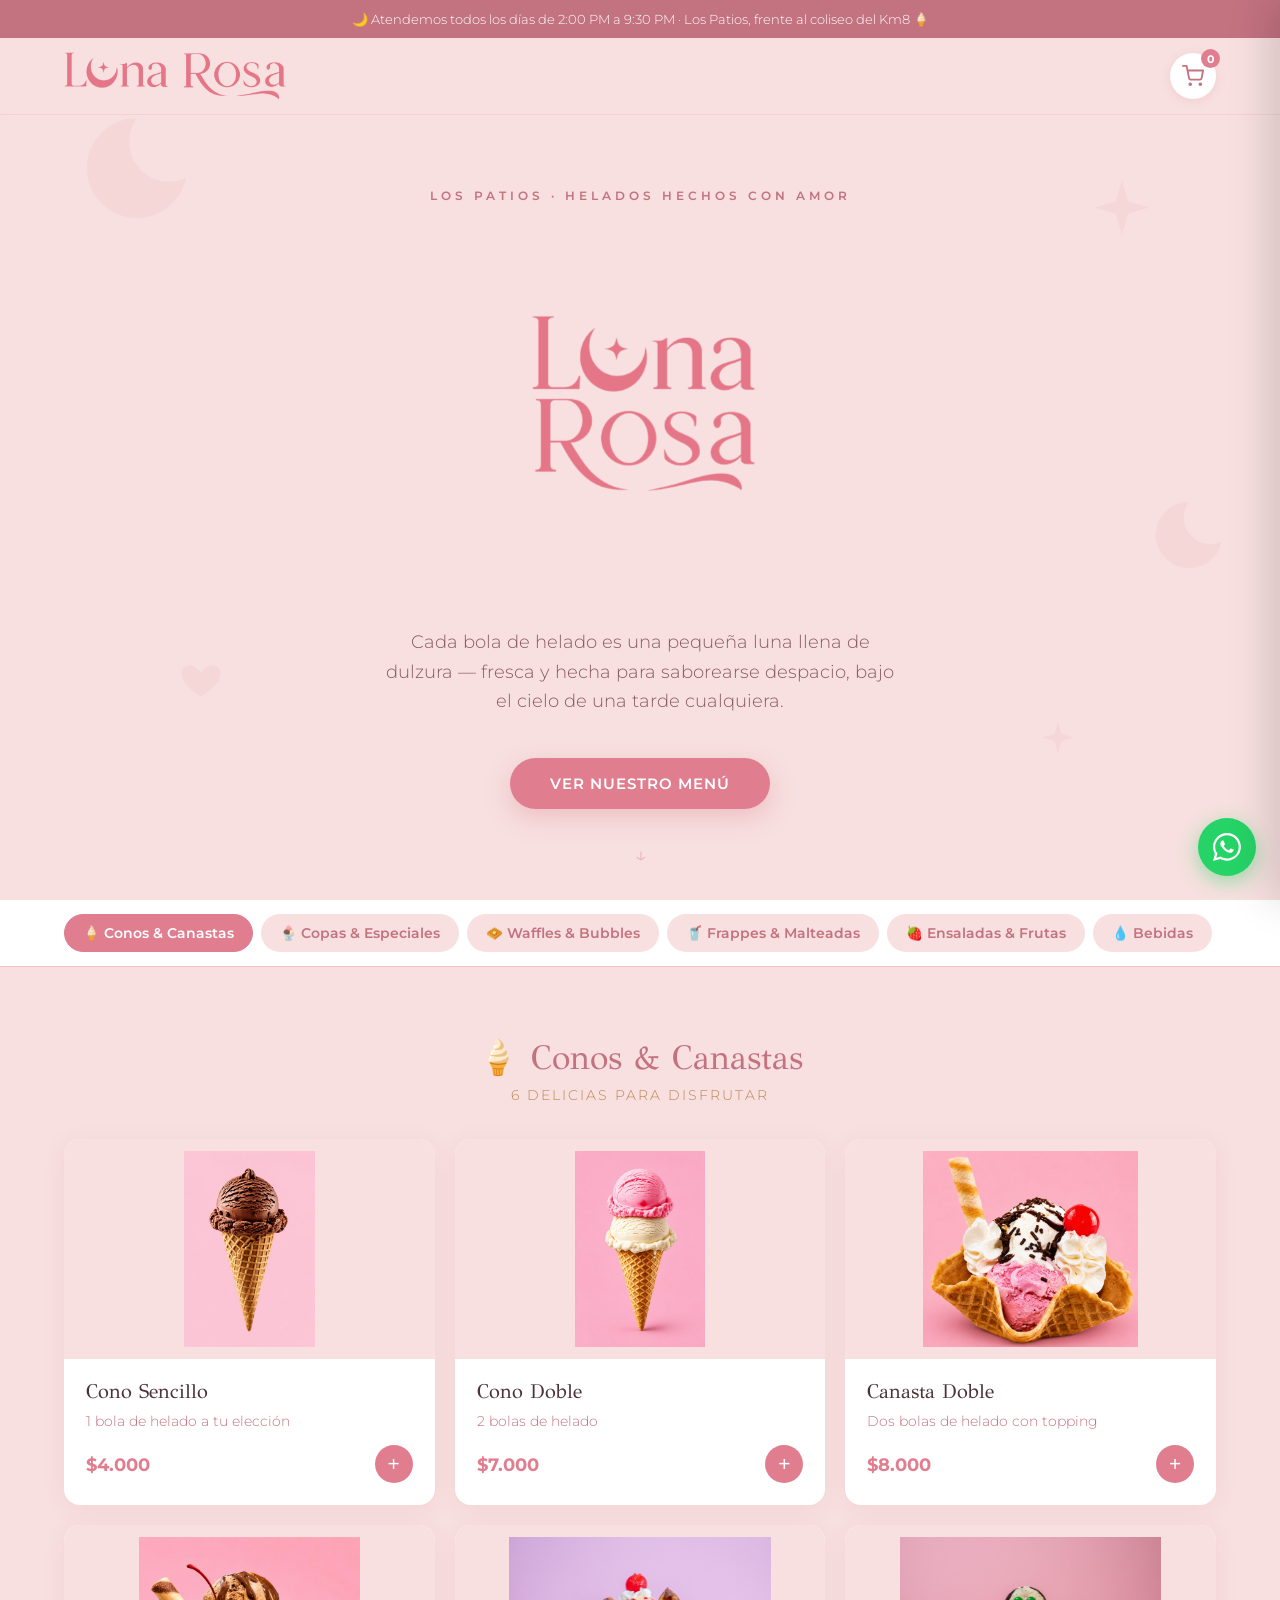
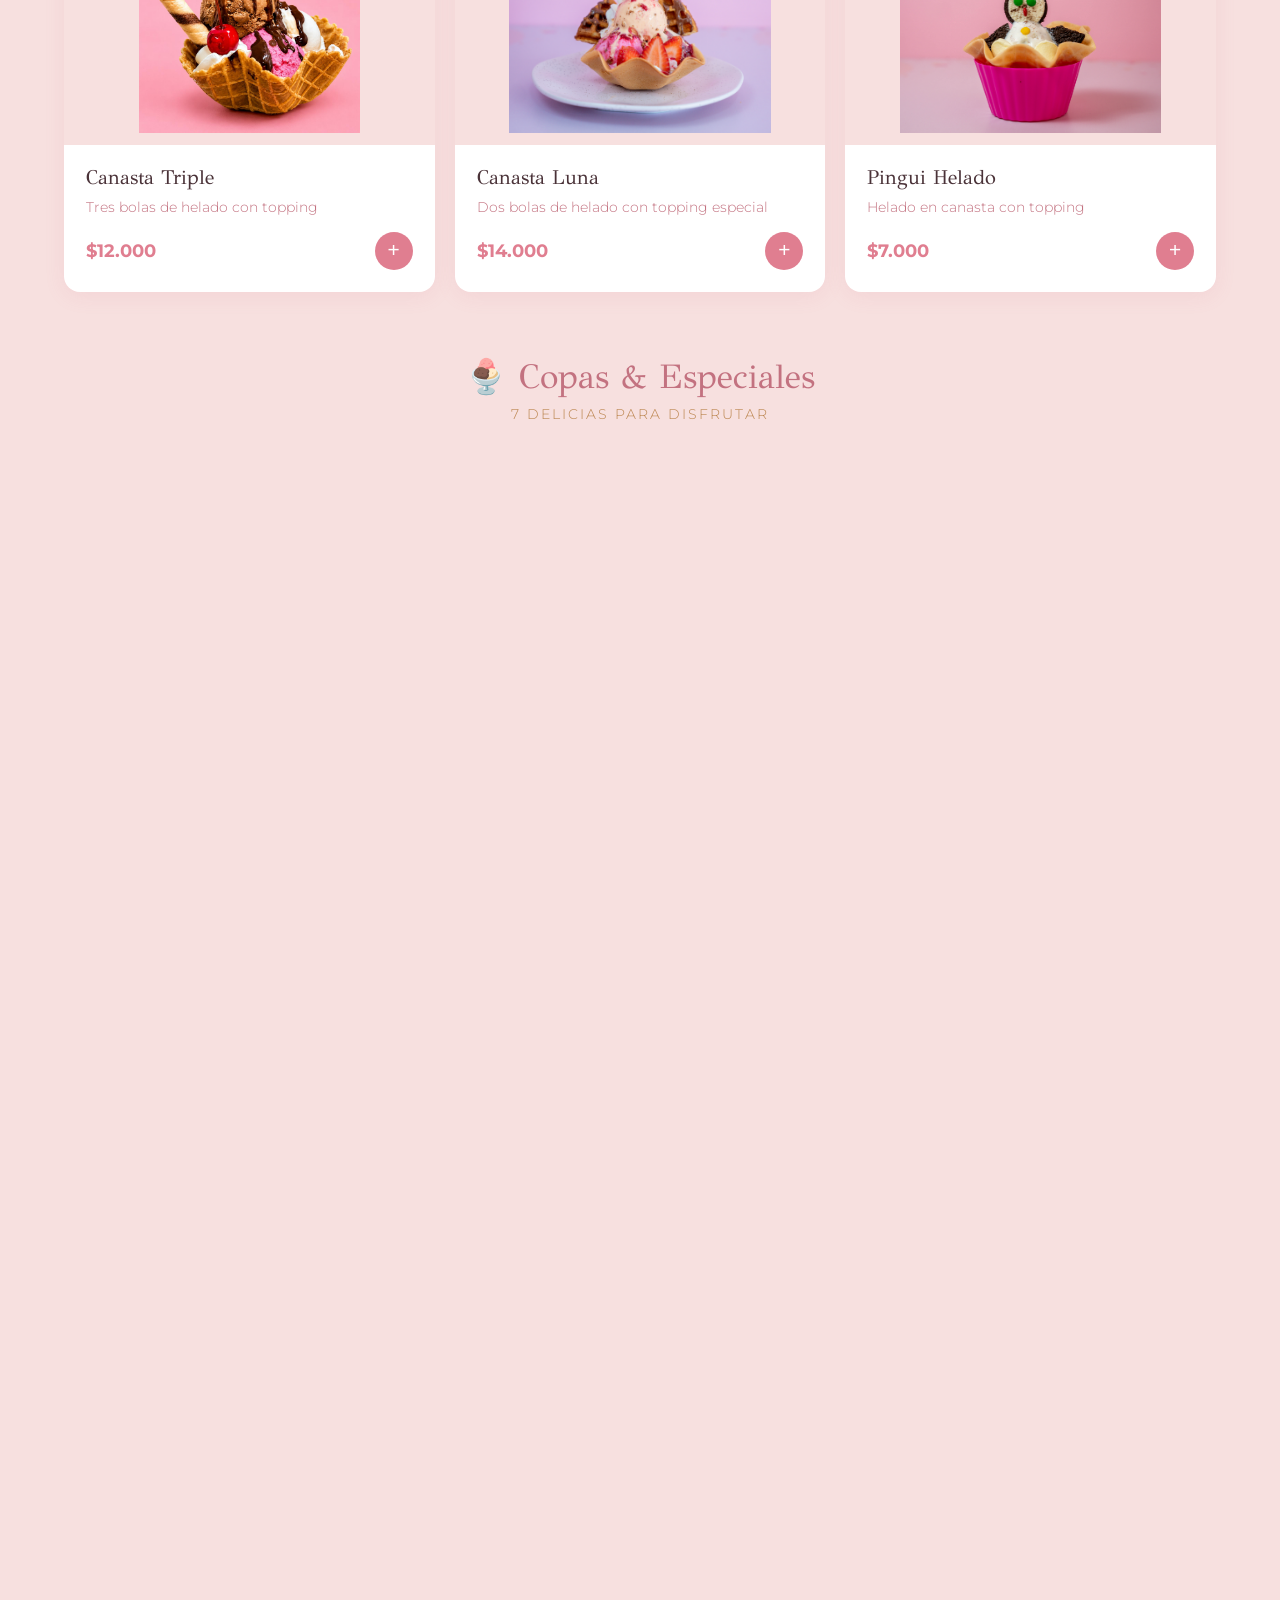
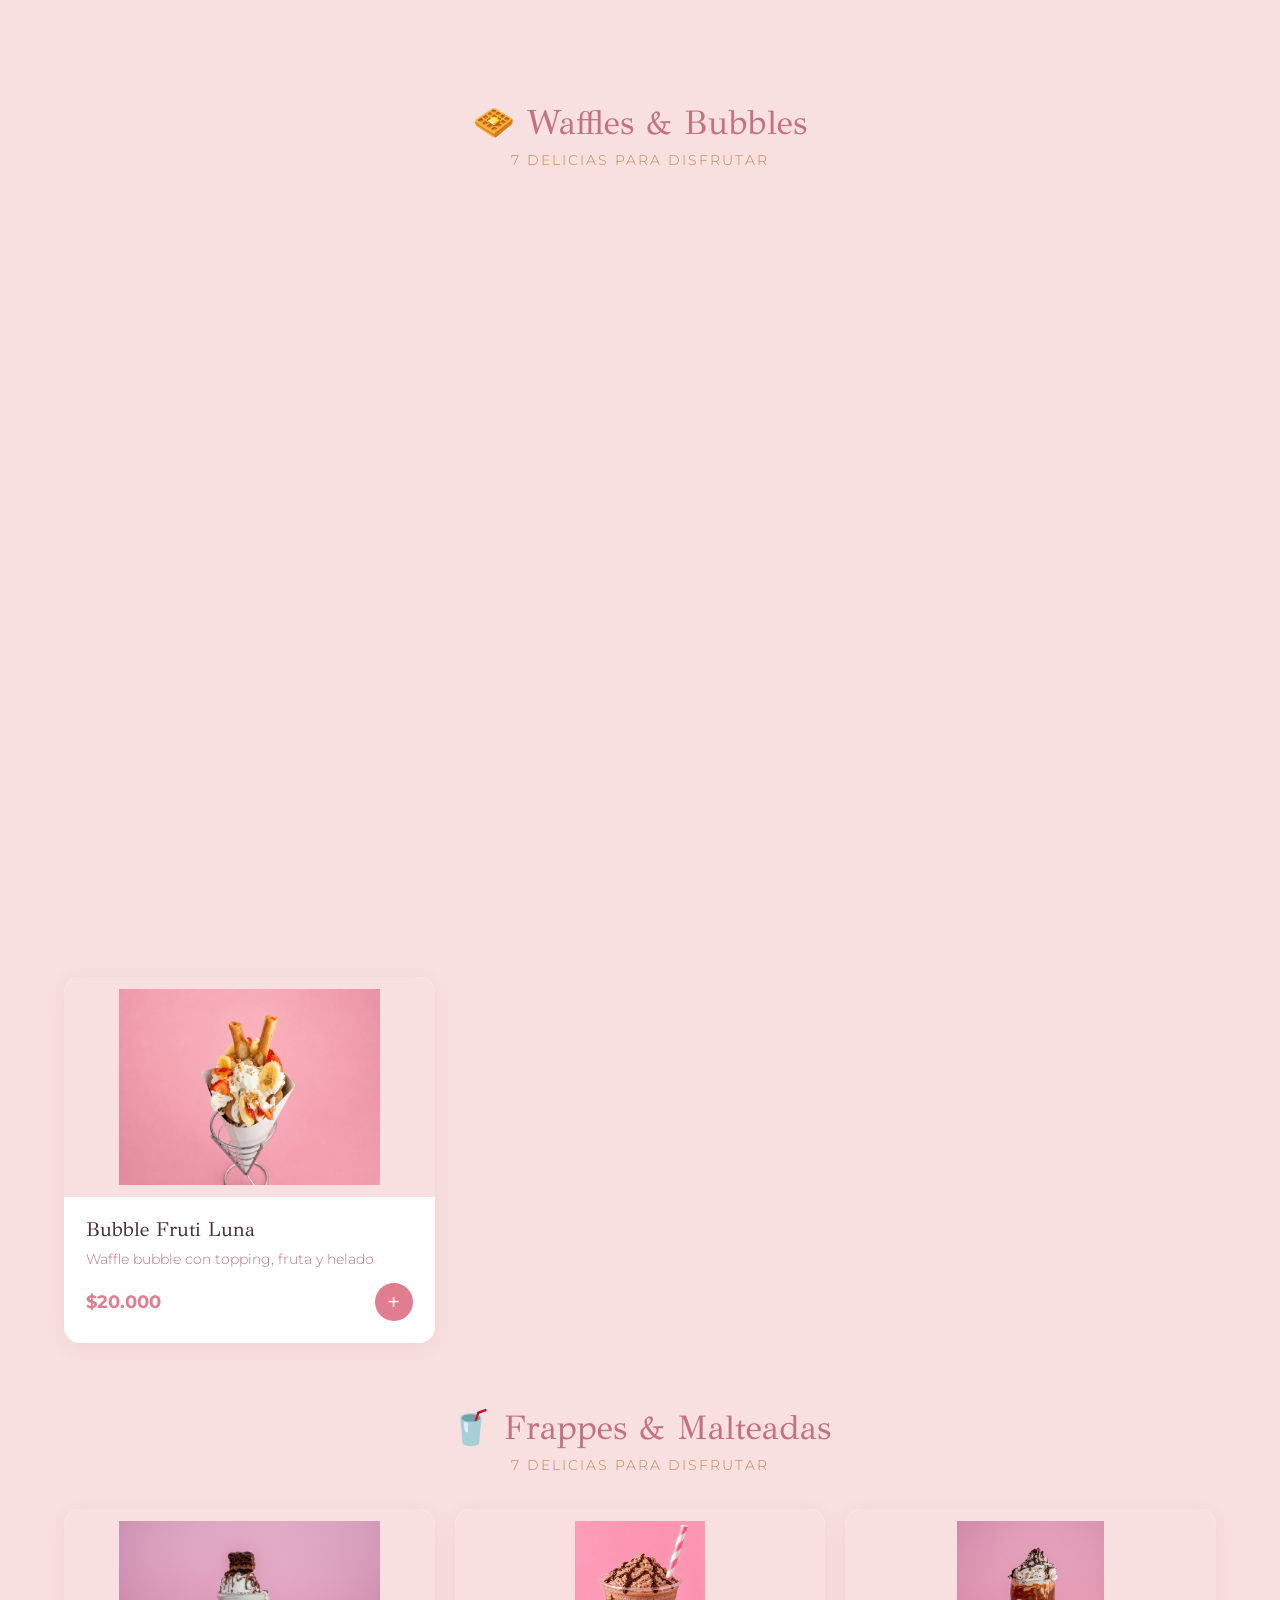
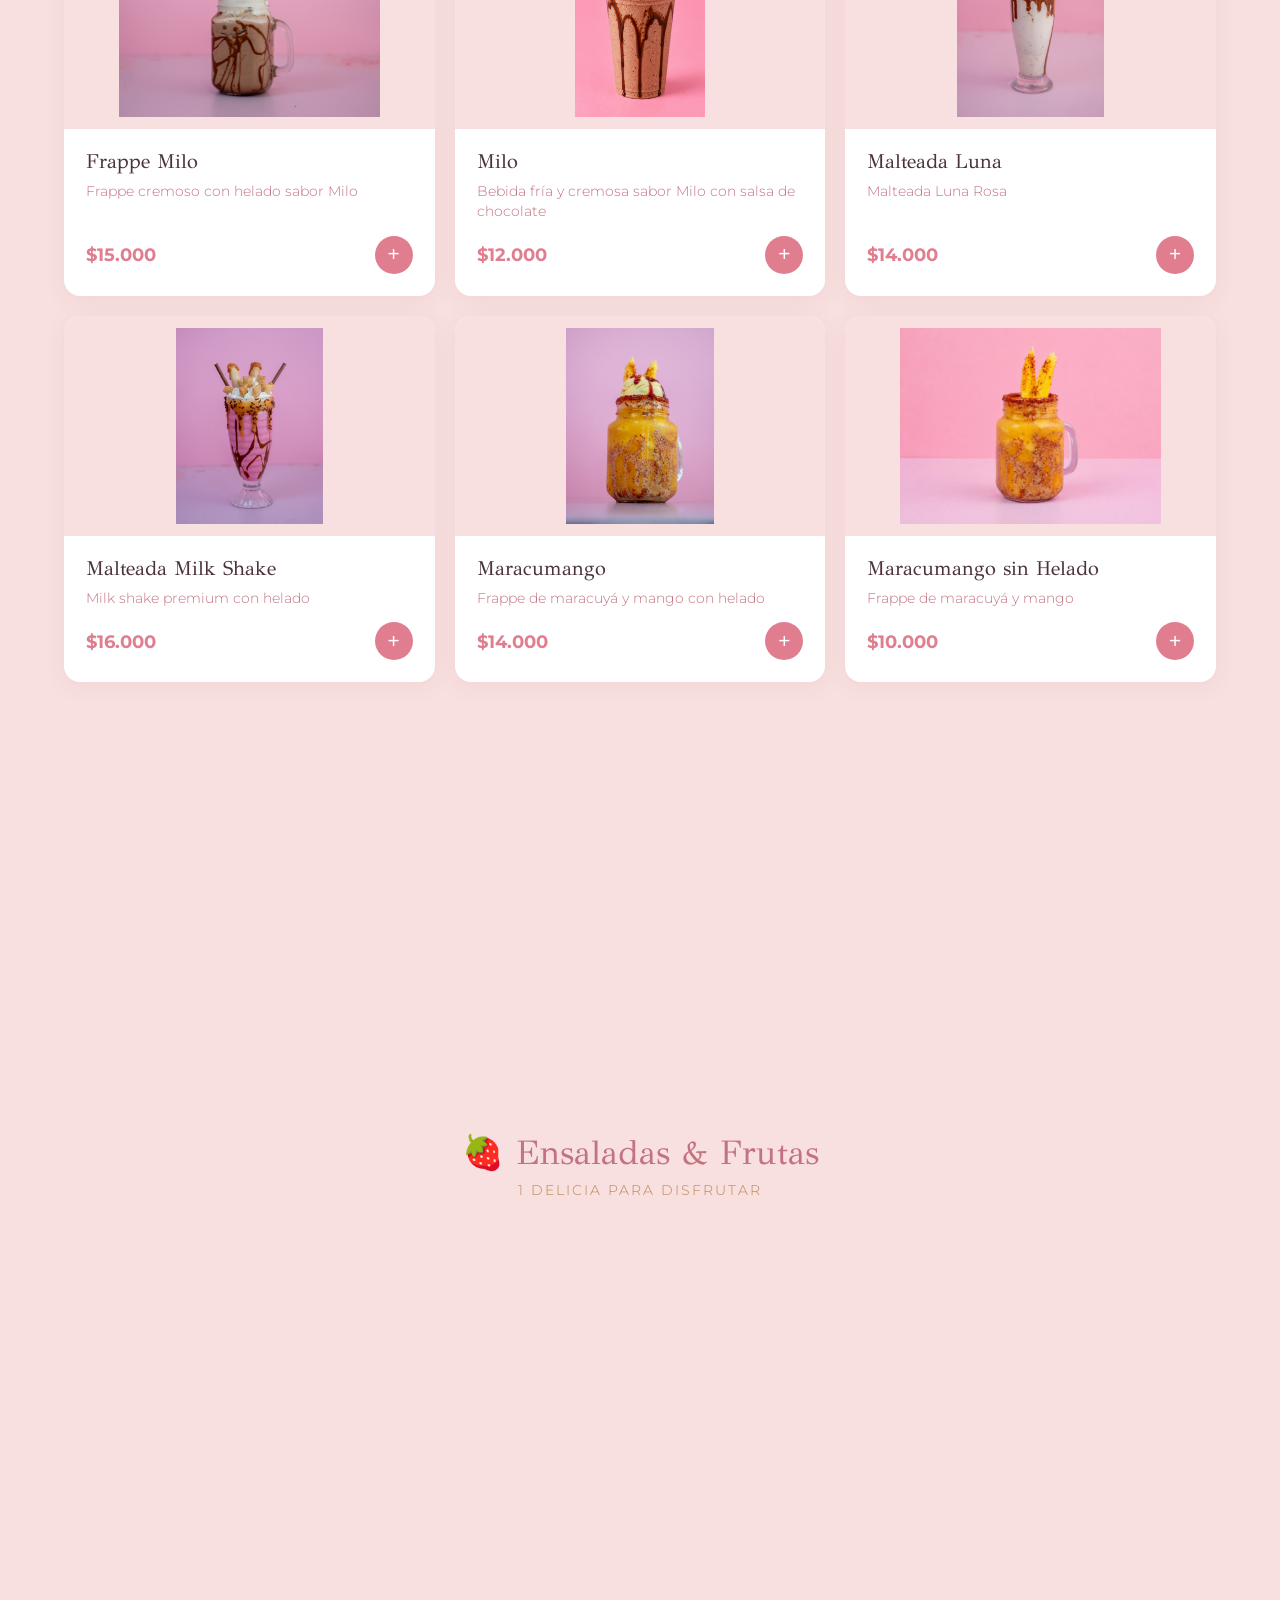
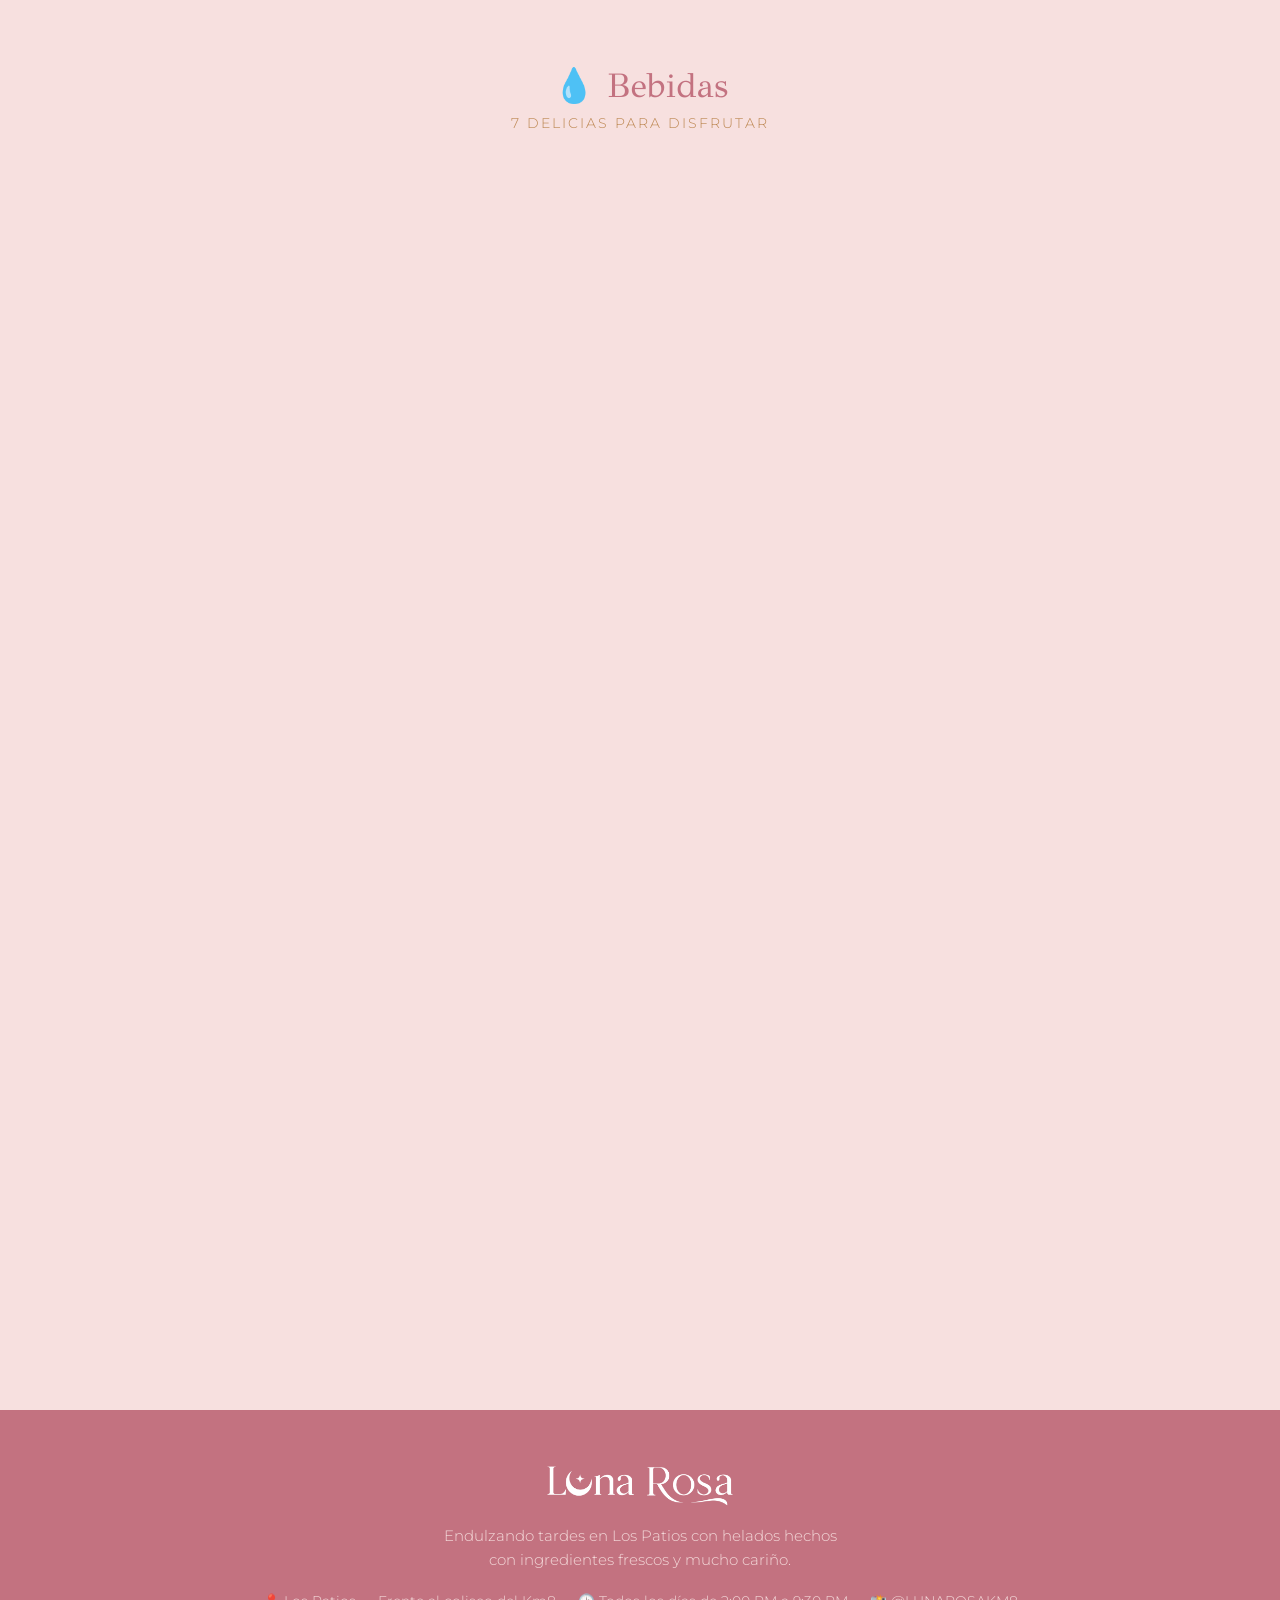
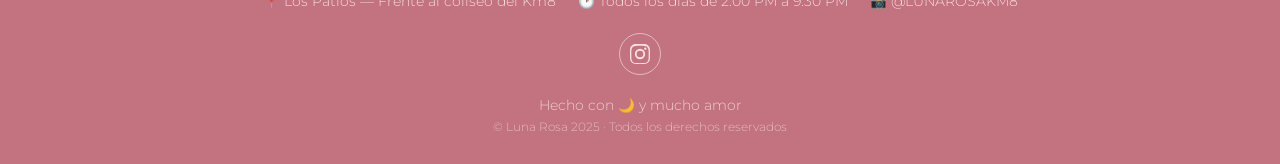
==== commit ceb292d7: "Cierre temporal independiente del horario semanal, banner y confirmacion en el panel, concordancia 1" ====
--- a/index.html
+++ b/index.html
@@ -681,7 +681,7 @@
       return `
         <section class="cat-block" id="cat-${cat.id}">
           <h2 class="cat-title">${esc(cat.nombre)}</h2>
-          <p class="cat-sub">${items.length} delicias para disfrutar</p>
+          <p class="cat-sub">${items.length} ${items.length === 1 ? "delicia" : "delicias"} para disfrutar</p>
           <div class="grid">
             ${items.map(cardHTML).join("")}
           </div>
@@ -1017,7 +1017,8 @@
   }
 
   /* ===== HORARIOS (siempre en hora de Colombia) =====
-     Solo se usan si config.horario_activo es true. Un cierre menor o igual a la
+     El horario semanal solo se usa si config.horario_activo es true; el cierre
+     temporal funciona aparte y tiene prioridad. Un cierre menor o igual a la
      apertura significa que el local cierra pasada la medianoche. */
   const DIAS = ["domingo","lunes","martes","miércoles","jueves","viernes","sábado"];
   const DIAS_CORTOS = ["Dom","Lun","Mar","Mié","Jue","Vie","Sáb"];
@@ -1105,11 +1106,12 @@
 
   /* Estado que usa toda la página. activo=false => nada aparece ni bloquea. */
   function estadoLocal(){
+    /* el cierre temporal manda sobre el horario semanal y funciona solo */
+    if (config.cerrado_temporalmente){
+      const msg = String(config.mensaje_cierre || "").trim() || "Hoy estamos cerrados. ¡Volvemos pronto!";
+      return { activo:true, cerrado:true, temporal:true, texto:msg, boton:"Cerrado temporalmente" };
+    }
     if (!config.horario_activo || !horarios.length) return { activo:false, cerrado:false };
-    if (config.cerrado_temporalmente){
-      const msg = String(config.mensaje_cierre || "").trim() || "Cerrado temporalmente";
-      return { activo:true, cerrado:true, temporal:true, texto:msg, boton:"Cerrado temporalmente" };
-    }
     const e = estadoHorario(ahoraBogota());
     if (e.abierto) return { activo:true, cerrado:false, texto:"Abierto ahora · cierra a las " + fmtHora(e.cierra) };
     const texto = "Cerrado" + (e.proxima ? " · abrimos " + cuando(e.proxima) : "");
@@ -1153,7 +1155,7 @@
       cartAviso.hidden = true;
     } else {
       bannerTexto.textContent = "🌙 " + e.texto + (e.temporal ? "" : " · " + DIRECCION_BANNER + " 🍦");
-      footerHorario.textContent = "🕑 " + resumenSemana();
+      footerHorario.textContent = (config.horario_activo && horarios.length) ? "🕑 " + resumenSemana() : FOOTER_ORIGINAL;
       cartAviso.textContent = !e.cerrado ? "" : e.temporal ? e.texto : "Por ahora estamos cerrados. Podrás enviar tu pedido cuando abramos.";
       cartAviso.hidden = !e.cerrado;
     }
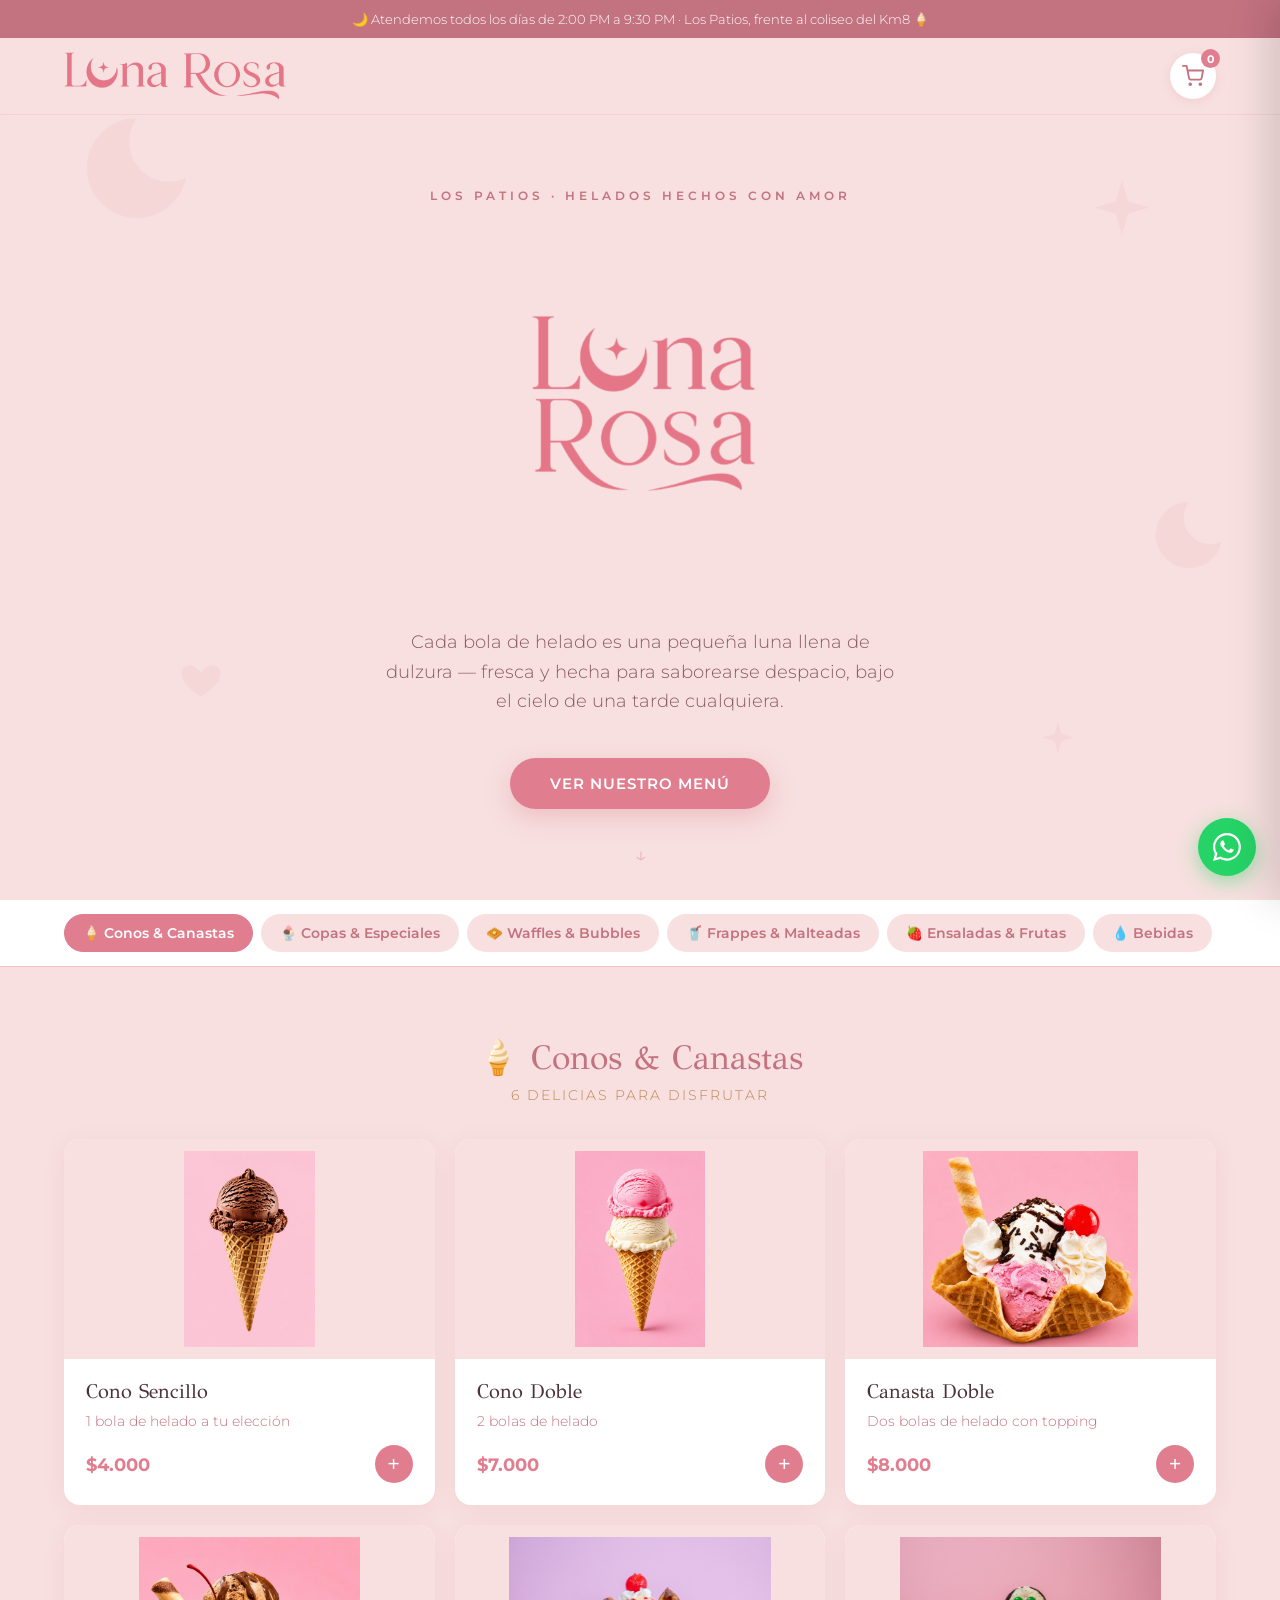
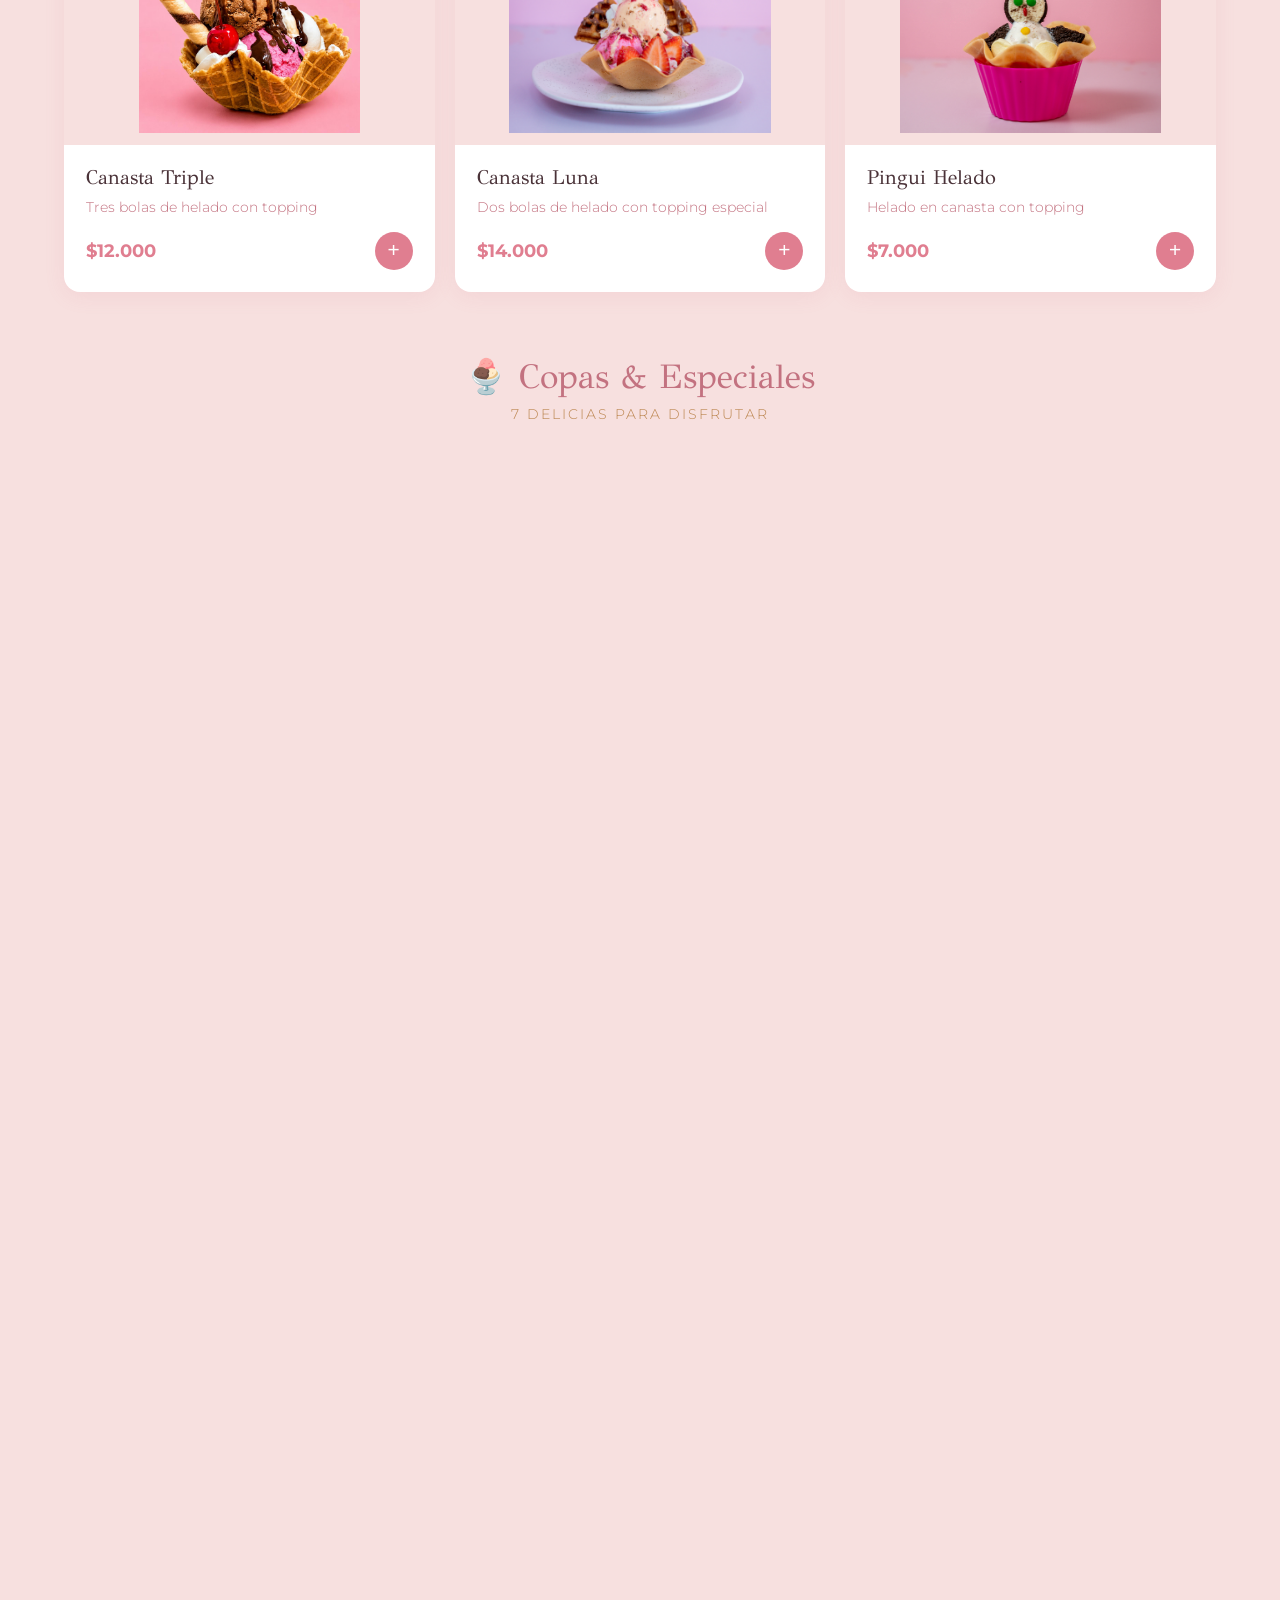
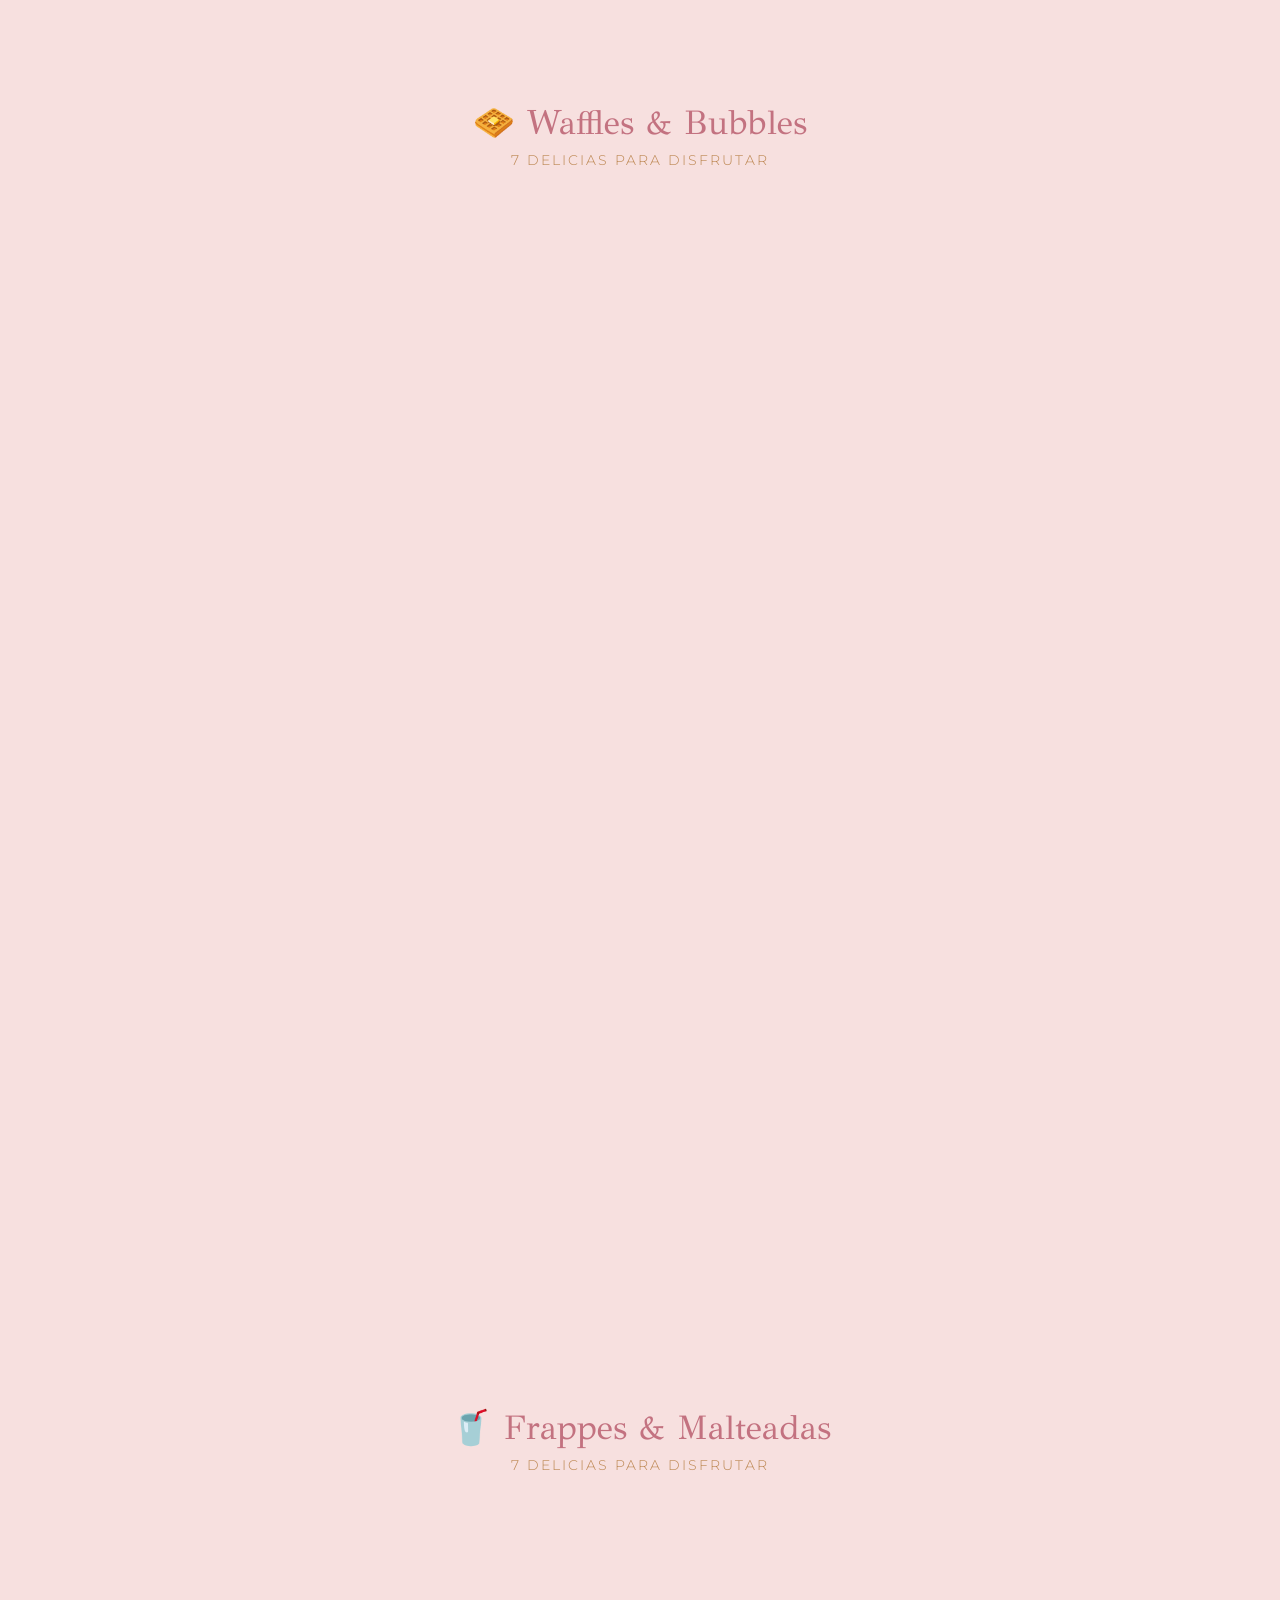
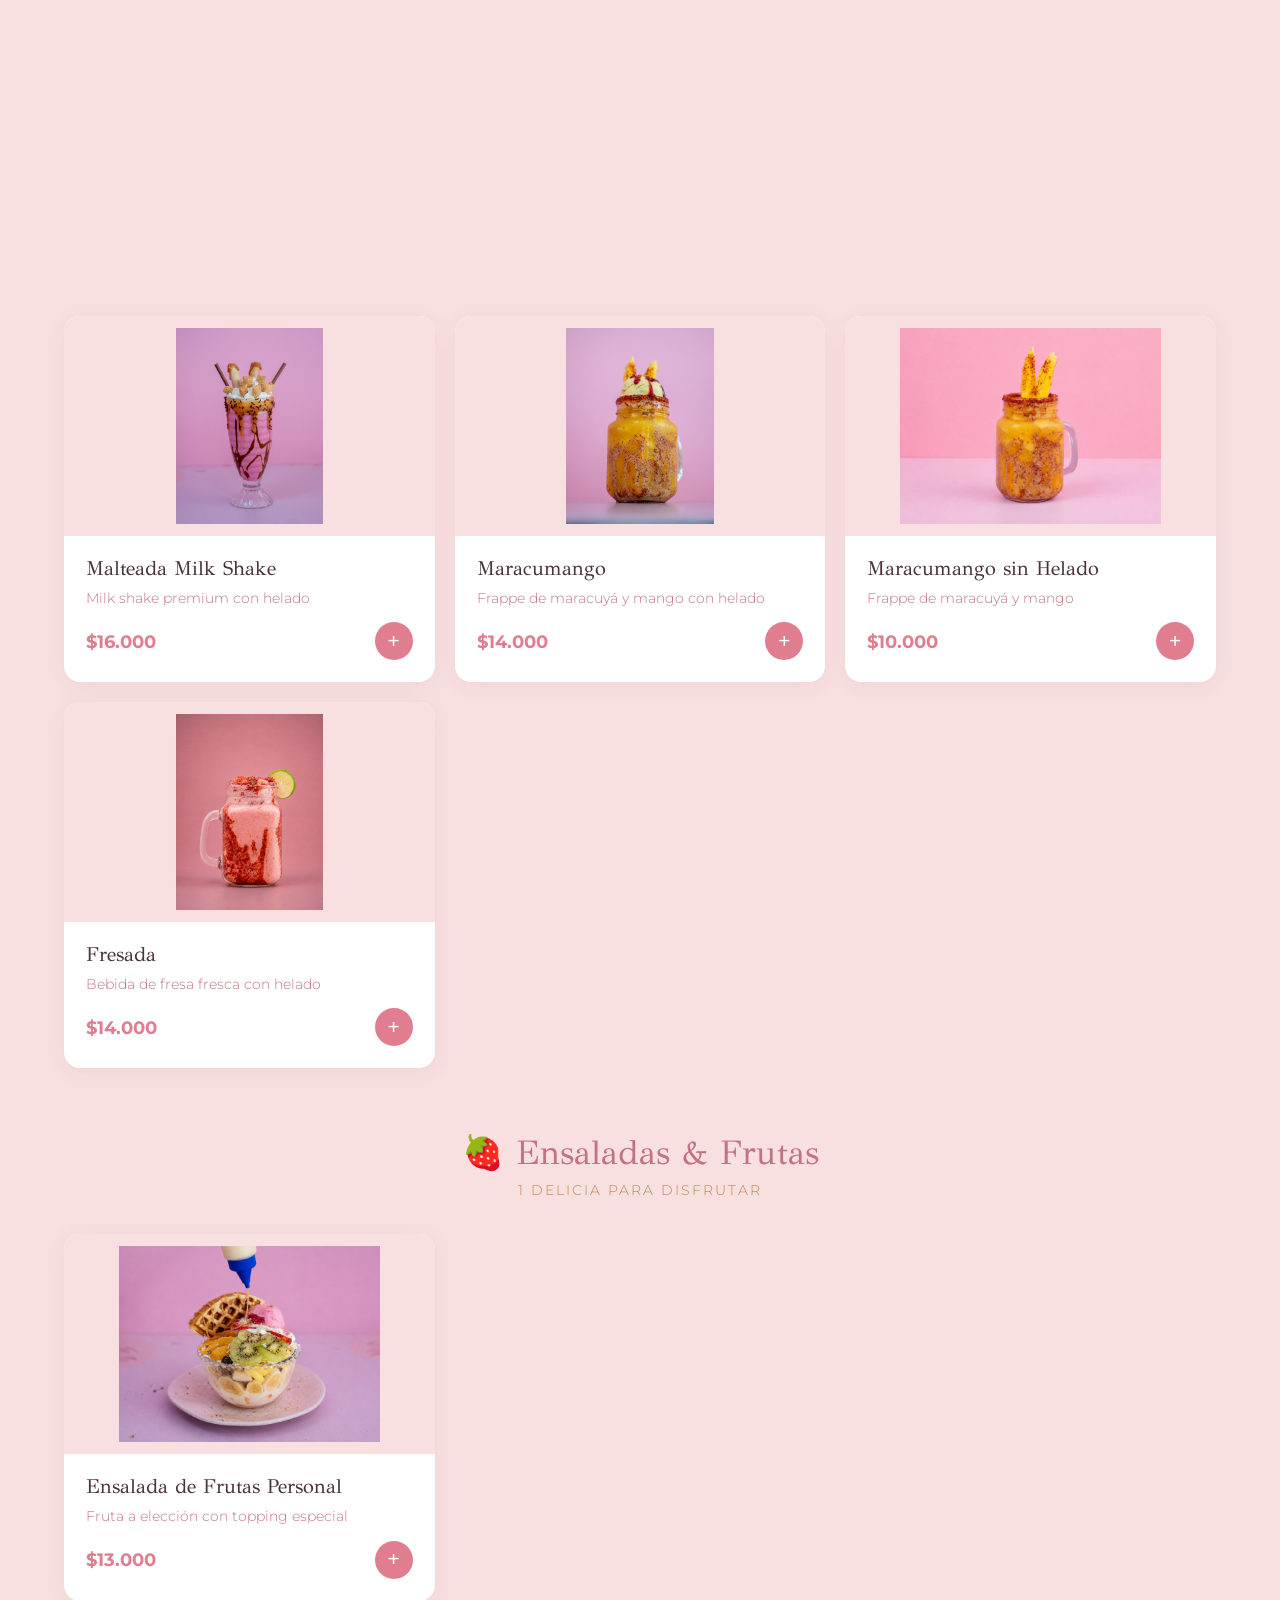
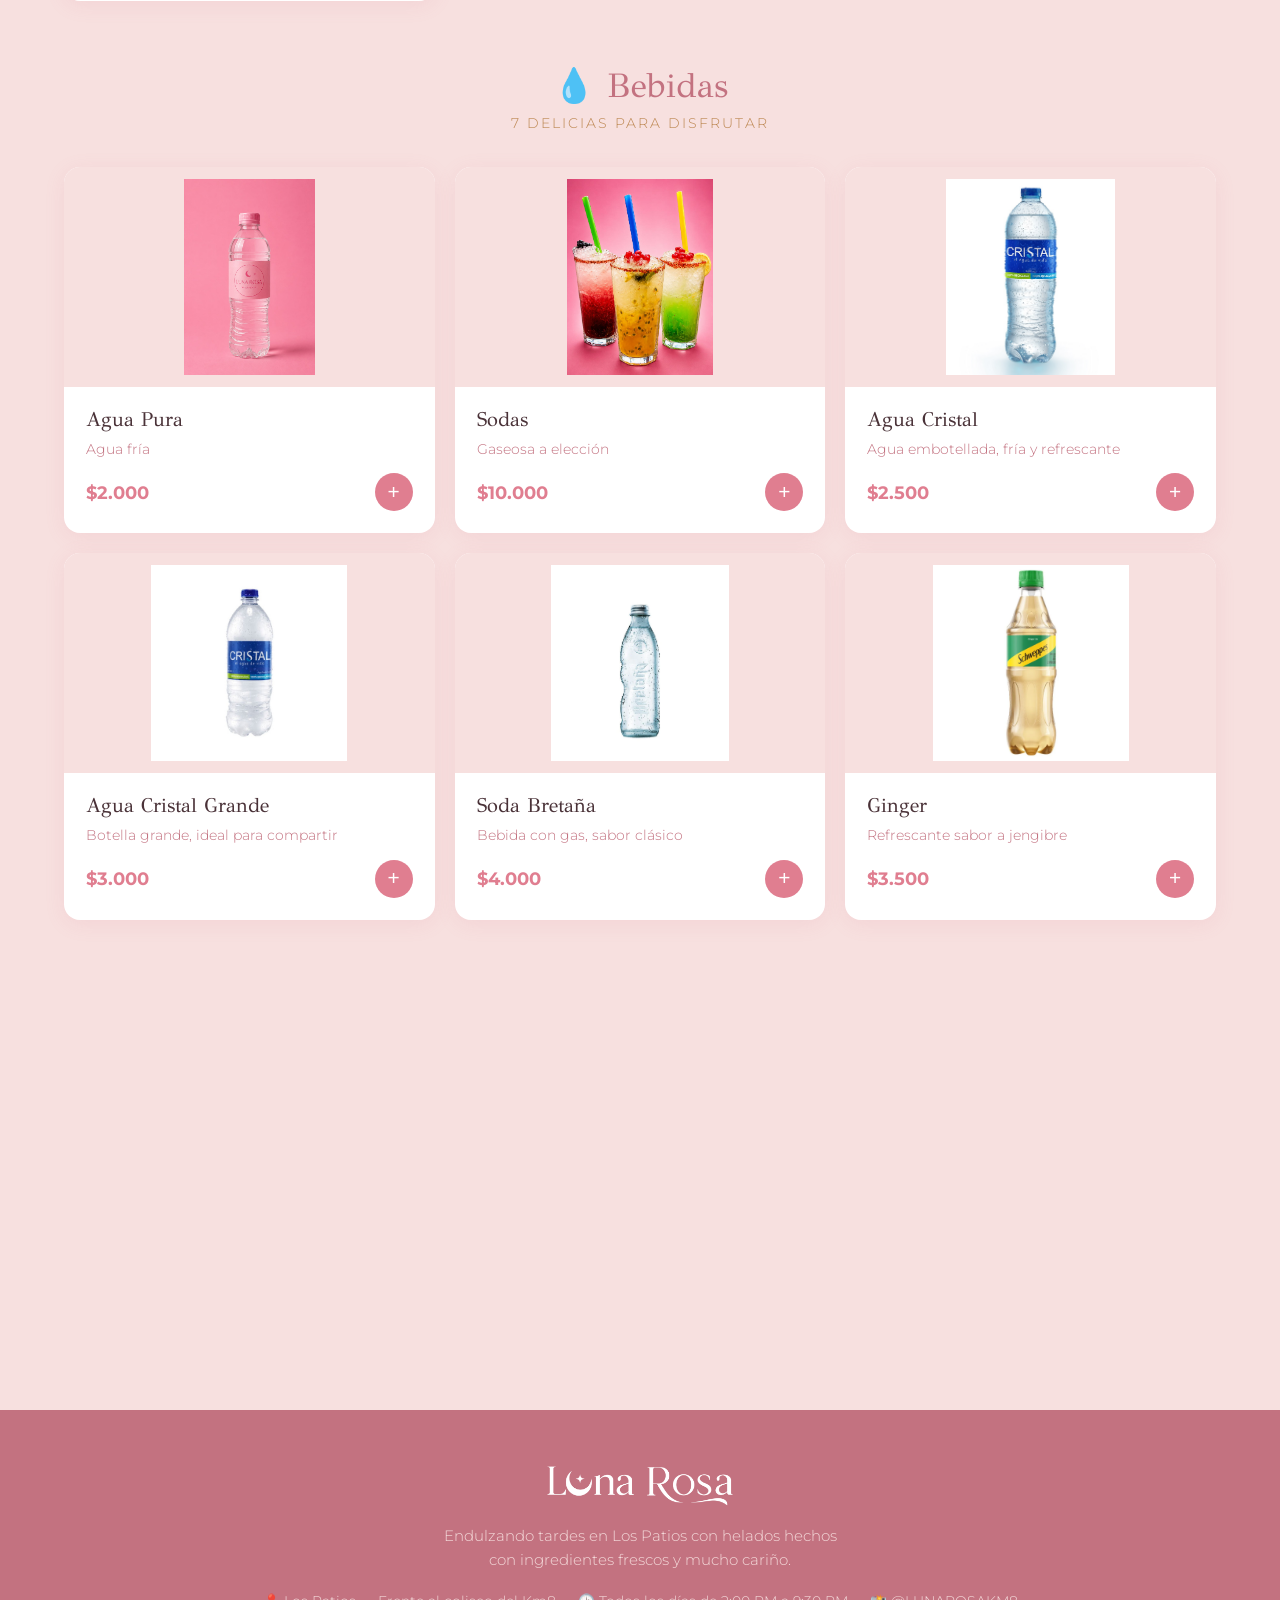
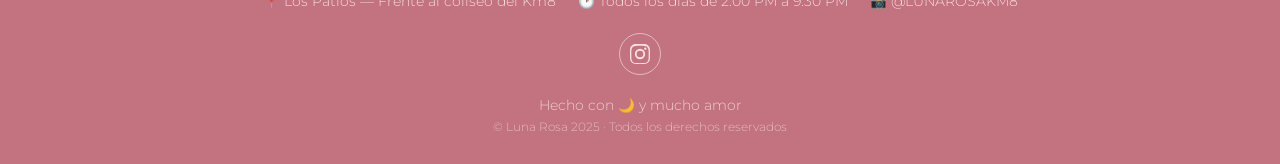
==== commit 6be5c8fd: "Etapa 2: secciones deshabilitables (categorias.disponible, SQL 05, pagina publica y panel, con respa" ====
--- a/index.html
+++ b/index.html
@@ -205,6 +205,15 @@
   .cat-block{ margin-bottom:64px; scroll-margin-top:150px; }
   .cat-title{ font-size:2.1rem; color:var(--rosa-oscuro); text-align:center; margin-bottom:8px; }
   .cat-sub{ text-align:center; color:var(--dorado); font-size:0.85rem; letter-spacing:2px; text-transform:uppercase; margin-bottom:36px; }
+  /* Sección apagada desde el panel: visible pero atenuada, sin poder pedir */
+  .cat-off-tag{
+    display:block; width:max-content; max-width:100%; margin:0 auto 10px;
+    background:var(--rosa-oscuro); color:#fff; font-family:var(--font-body);
+    font-weight:600; font-size:0.72rem; letter-spacing:1px; text-transform:uppercase;
+    padding:5px 14px; border-radius:100px;
+  }
+  .cat-block.cat-off .cat-title, .cat-block.cat-off .cat-sub{ opacity:0.5; }
+  .cat-pill.off{ opacity:0.5; }
 
   .grid{
     display:grid; grid-template-columns:repeat(3, 1fr); grid-template-rows:auto;
@@ -672,15 +681,27 @@
     return productos.filter(p => p.categoria_id === catId);
   }
 
+  /* Una sección apagada (categorias.disponible=false) deja sus productos como no
+     disponibles sin tocar su estado individual. Sin la columna: todo disponible. */
+  function seccionApagada(catId){
+    const c = categorias.find(x => x.id === catId);
+    return !!c && c.disponible === false;
+  }
+  function noDisponible(prod){
+    return !!prod && (prod.disponible === false || seccionApagada(prod.categoria_id));
+  }
+
   function renderMenu(){
     /* una categoría sin productos no se muestra */
     const cats = categorias.filter(c => productosDe(c.id).length > 0);
 
     menuContainer.innerHTML = cats.map(cat => {
       const items = productosDe(cat.id);
+      const off = cat.disponible === false;
       return `
-        <section class="cat-block" id="cat-${cat.id}">
+        <section class="cat-block${off ? " cat-off" : ""}" id="cat-${cat.id}">
           <h2 class="cat-title">${esc(cat.nombre)}</h2>
+          ${off ? '<span class="cat-off-tag">No disponible por ahora</span>' : ""}
           <p class="cat-sub">${items.length} ${items.length === 1 ? "delicia" : "delicias"} para disfrutar</p>
           <div class="grid">
             ${items.map(cardHTML).join("")}
@@ -690,13 +711,13 @@
     }).join("");
 
     catNavInner.innerHTML = cats.map((cat, i) =>
-      `<button class="cat-pill${i === 0 ? " active" : ""}" data-cat="${cat.id}">${esc(cat.nombre)}</button>`
+      `<button class="cat-pill${i === 0 ? " active" : ""}${cat.disponible === false ? " off" : ""}" data-cat="${cat.id}">${esc(cat.nombre)}</button>`
     ).join("");
   }
 
   function cardHTML(prod){
-    const agotado = prod.disponible === false;
-    const tag = agotado ? '<span class="agotado-tag">Agotado</span>' : "";
+    const agotado = noDisponible(prod);
+    const tag = agotado ? `<span class="agotado-tag">${prod.disponible === false ? "Agotado" : "No disponible"}</span>` : "";
     const src = imgSrc(prod);
     const imgBlock = src
       ? `<div class="card-img-wrap">${tag}<img class="card-img" src="${esc(src)}" alt="${esc(prod.nombre)}" loading="lazy" onerror="window.lrImgFallback(this.parentElement,'card-img-wrap placeholder')"></div>`
@@ -722,8 +743,8 @@
       const id = Number(el.dataset.id);
       const qty = cart[id] || 0;
       const prod = prodPorId(id);
-      if (prod && prod.disponible === false){
-        el.innerHTML = `<button class="add-btn" disabled aria-label="Agotado">+</button>`;
+      if (prod && noDisponible(prod)){
+        el.innerHTML = `<button class="add-btn" disabled aria-label="${prod.disponible === false ? "Agotado" : "No disponible"}">+</button>`;
         return;
       }
       el.innerHTML = qty === 0
@@ -749,7 +770,7 @@
 
   function changeQty(id, delta){
     const prod = prodPorId(id);
-    if (delta > 0 && (!prod || prod.disponible === false)) return;
+    if (delta > 0 && (!prod || noDisponible(prod))) return;
     const current = cart[id] || 0;
     const next = Math.max(0, current + delta);
     if (next === 0) delete cart[id];
@@ -807,7 +828,7 @@
     let quitados = 0;
     Object.keys(cart).forEach(id => {
       const prod = prodPorId(id);
-      if (!prod || prod.disponible === false){ delete cart[id]; quitados++; }
+      if (!prod || noDisponible(prod)){ delete cart[id]; quitados++; }
     });
     return quitados;
   }
@@ -915,9 +936,9 @@
       ? `<div class="modal-img-wrap"><img class="modal-img" src="${esc(src)}" alt="${esc(prod.nombre)}" onerror="window.lrImgFallback(this.parentElement,'modal-img-wrap placeholder')"></div>`
       : `<div class="modal-img-wrap placeholder">${placeholderSVG()}</div>`;
 
-    const acciones = prod.disponible === false
+    const acciones = noDisponible(prod)
       ? `<div class="modal-actions">
-          <button class="modal-add-btn" disabled>Agotado</button>
+          <button class="modal-add-btn" disabled>${prod.disponible === false ? "Agotado" : "No disponible"}</button>
         </div>`
       : `<div class="modal-actions">
           <div class="modal-qty">
@@ -951,7 +972,7 @@
     modalQty = cart[id] || 1;
     modalContent.innerHTML = modalCardHTML(prod);
 
-    if (prod.disponible !== false){
+    if (!noDisponible(prod)){
       document.getElementById("modalQtyMinus").addEventListener("click", () => {
         modalQty = Math.max(1, modalQty - 1);
         renderModalQty();
@@ -962,7 +983,7 @@
       });
       document.getElementById("modalAddBtn").addEventListener("click", () => {
         const actual = prodPorId(modalProdId);
-        if (actual && actual.disponible !== false){
+        if (actual && !noDisponible(actual)){
           cart[modalProdId] = modalQty;
           renderCardActions();
           renderCart();
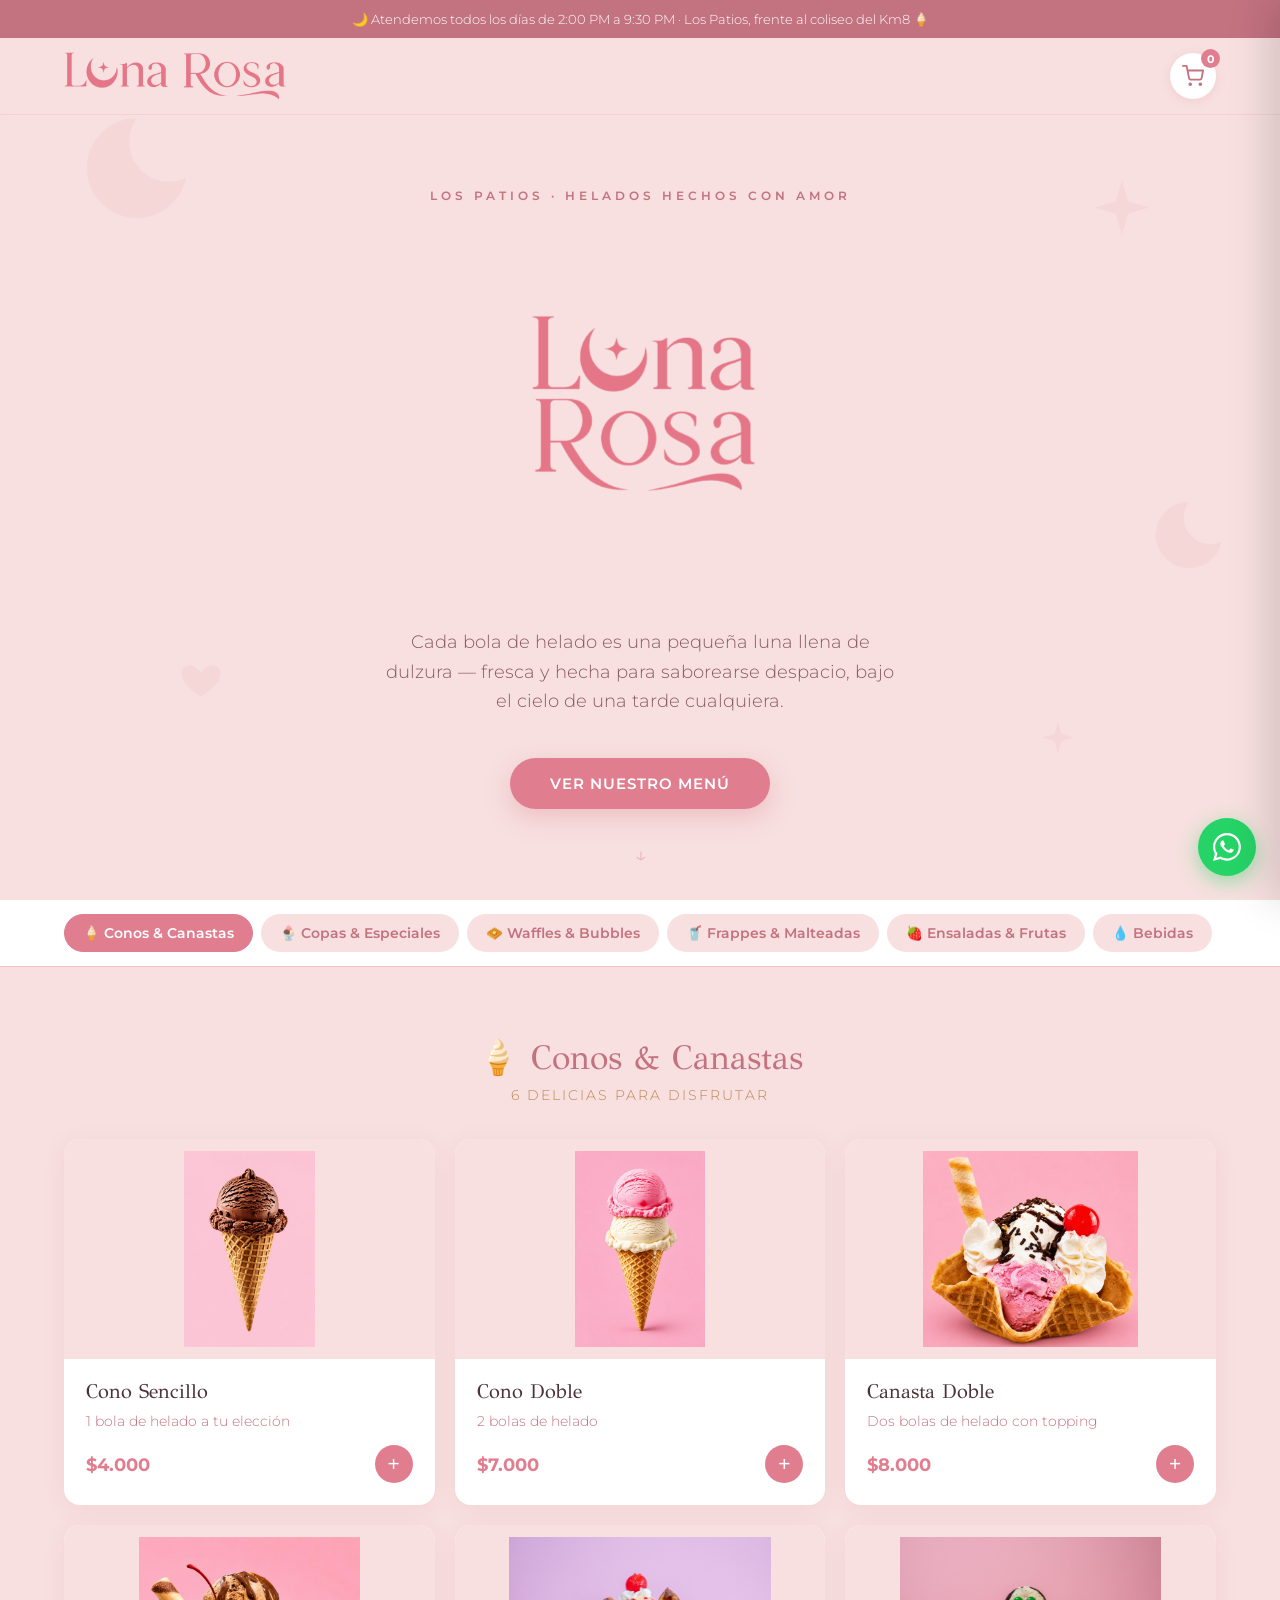
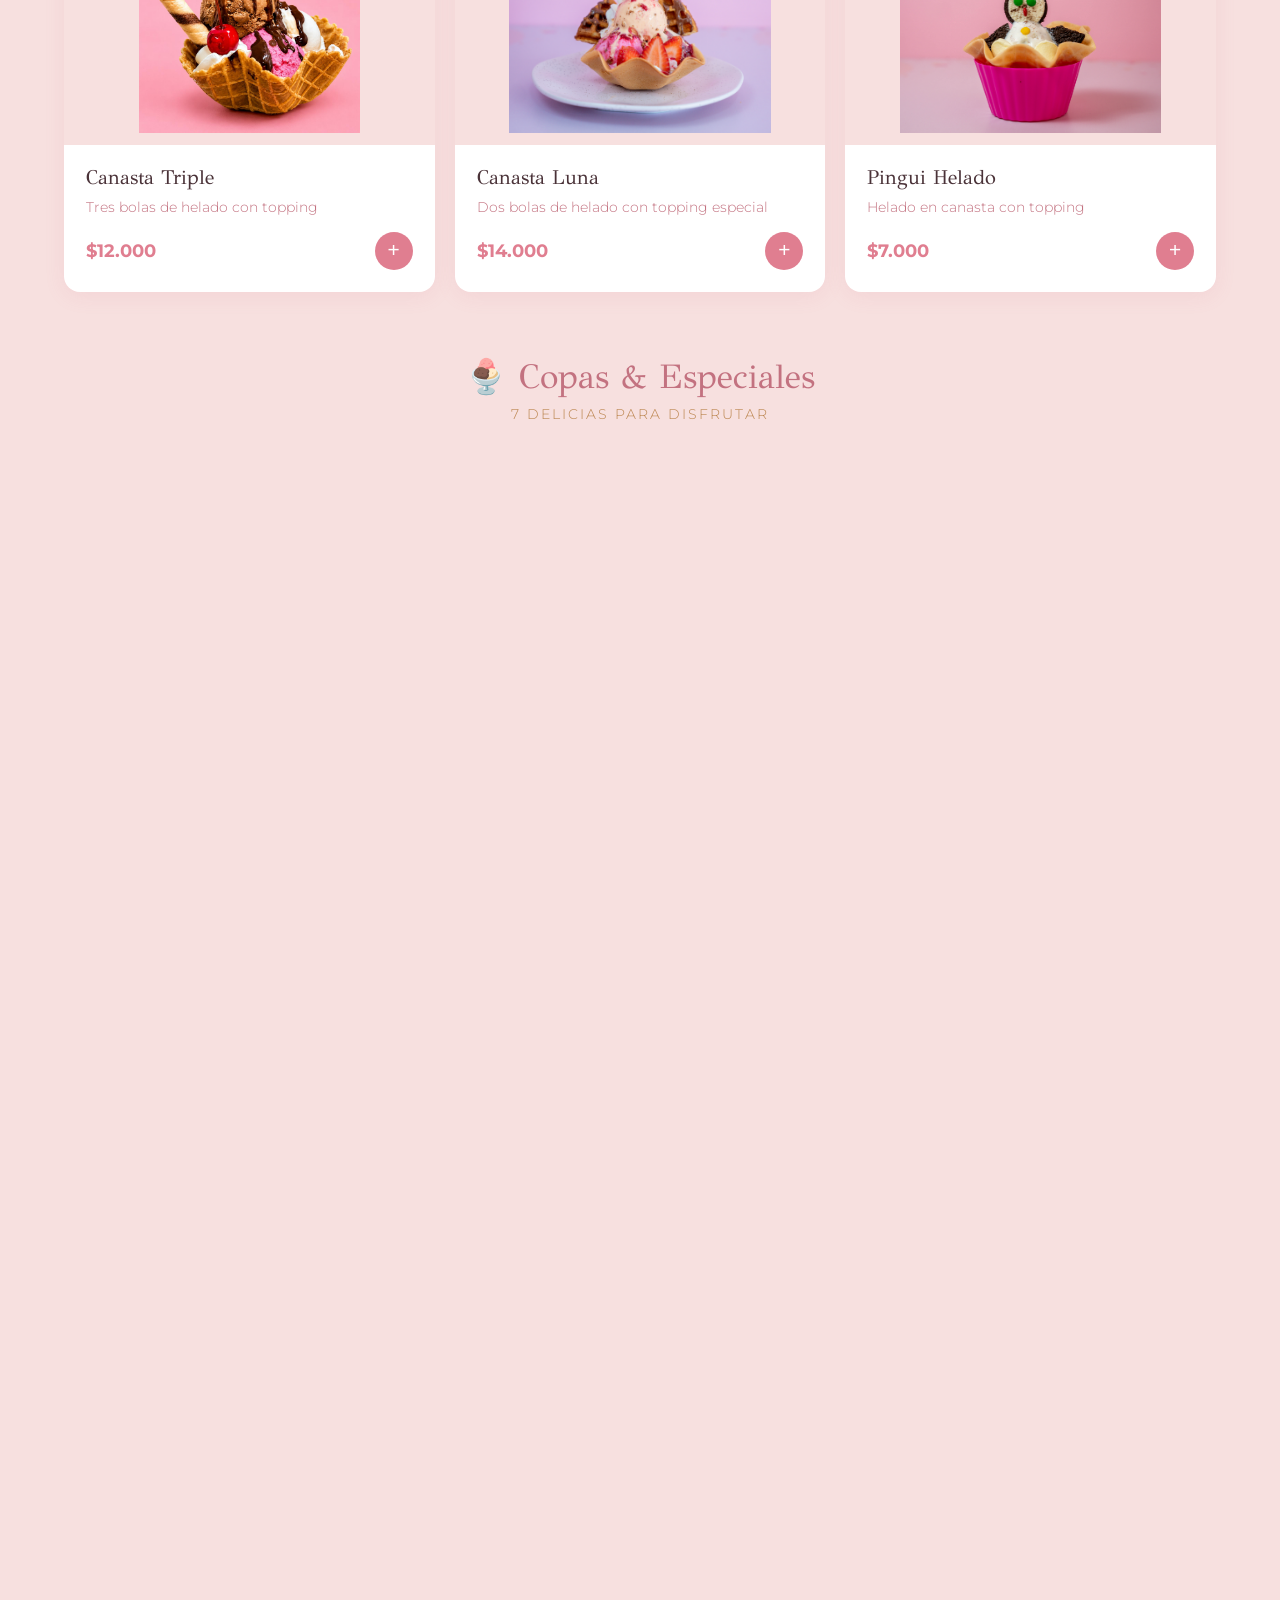
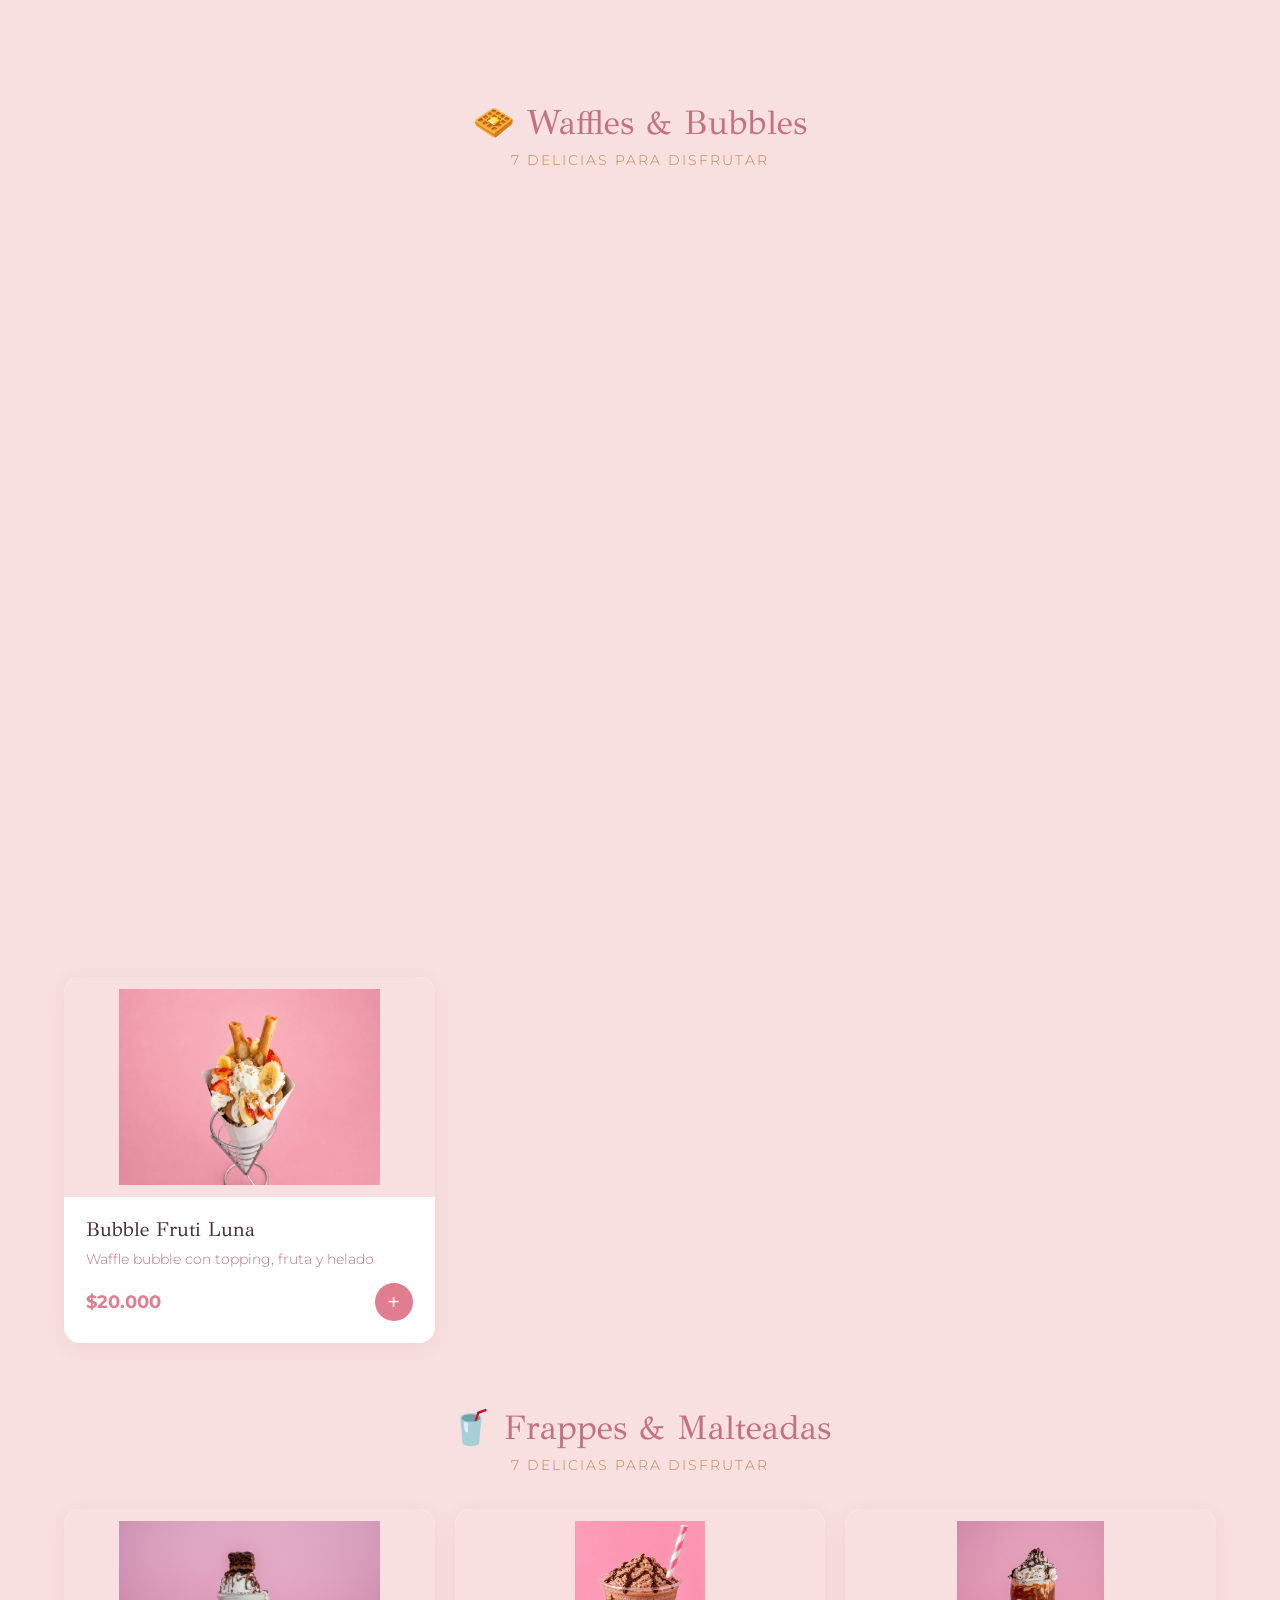
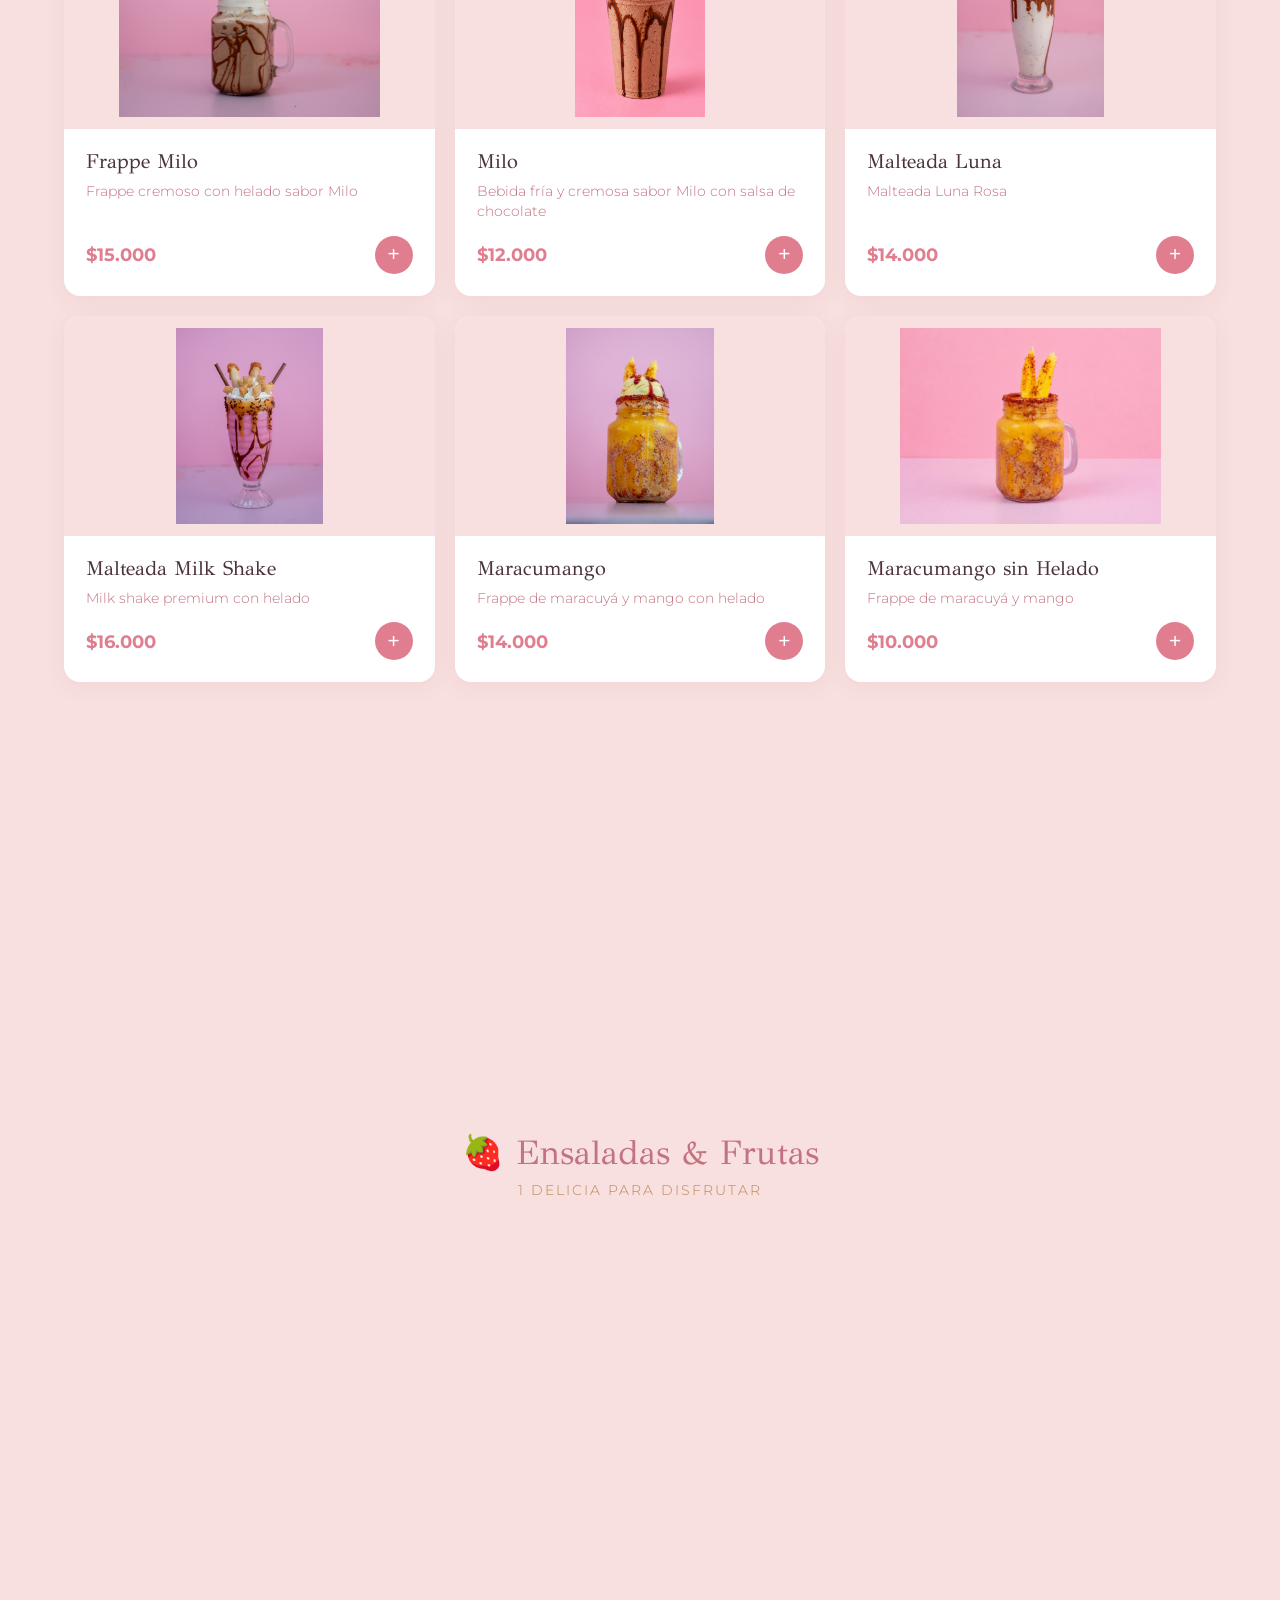
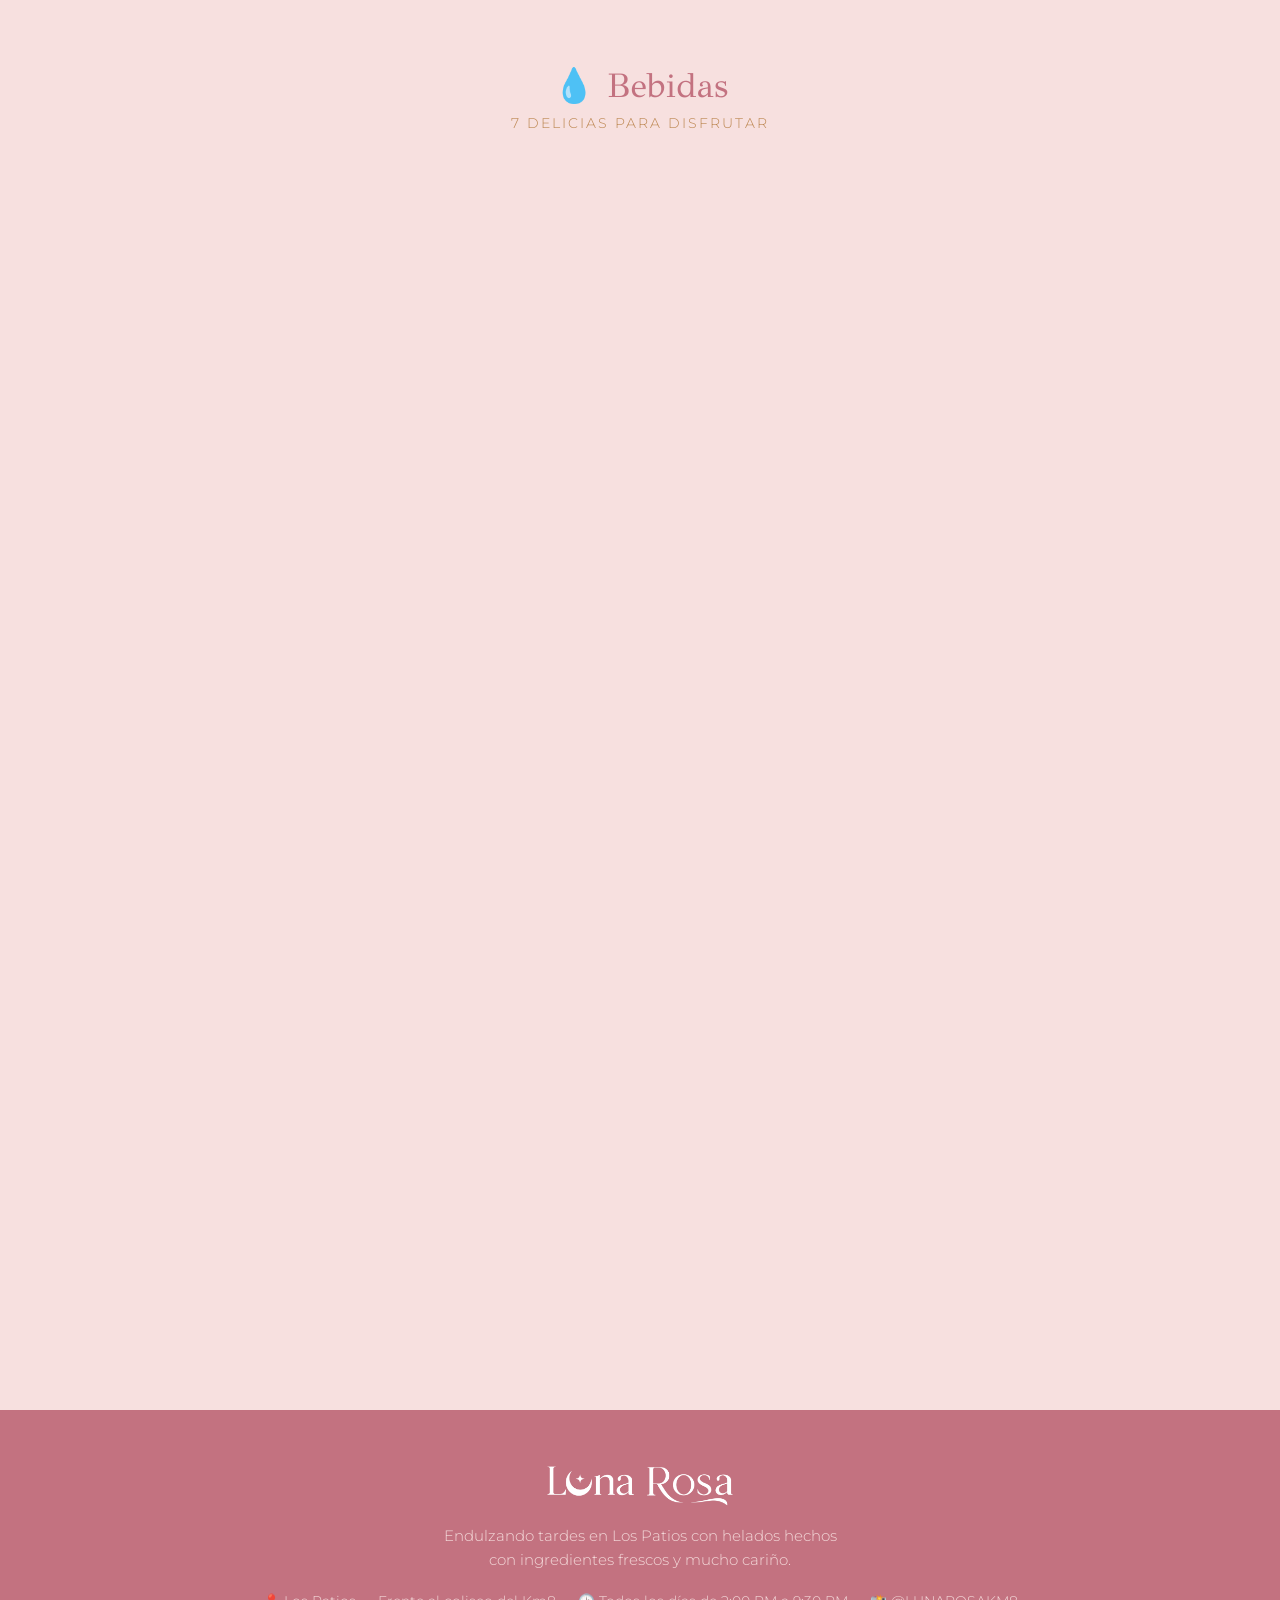
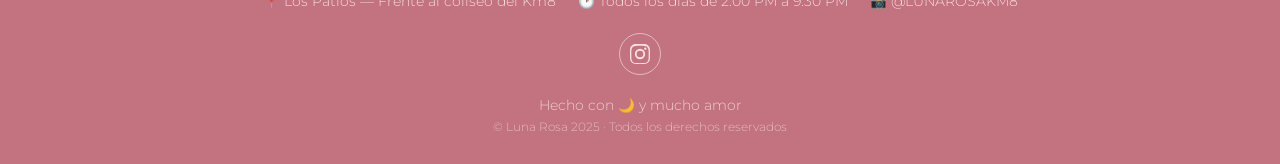
==== commit 65100110: "Tema de temporada, etapa 1: SQL 06, logica del tema (hora de Colombia, ?tema=), carga perezosa y tar" ====
--- a/index.html
+++ b/index.html
@@ -1233,6 +1233,7 @@
     updateBadge(false);
     observarMenu(!primera);
     aplicarHorario();
+    if (DATOS && DATOS.aplicarTema) DATOS.aplicarTema(config);
 
     if (quitados > 0){
       cartNota.textContent = "Quitamos de tu pedido productos que ya no están disponibles.";
@@ -1279,7 +1280,10 @@
     if (document.visibilityState === "visible" && Date.now() - ultimaCarga > REFRESCO_MS) refrescar();
   });
   /* El estado abierto/cerrado se recalcula solo con el paso del tiempo */
-  setInterval(aplicarHorario, 30000);
+  setInterval(() => {
+    aplicarHorario();
+    if (DATOS && DATOS.aplicarTema) DATOS.aplicarTema(config);   // la decoración también termina sola al pasar su fecha
+  }, 30000);
 
   /* Cursor personalizado (desktop) */
   const cursorMoon = document.getElementById("cursorMoon");
